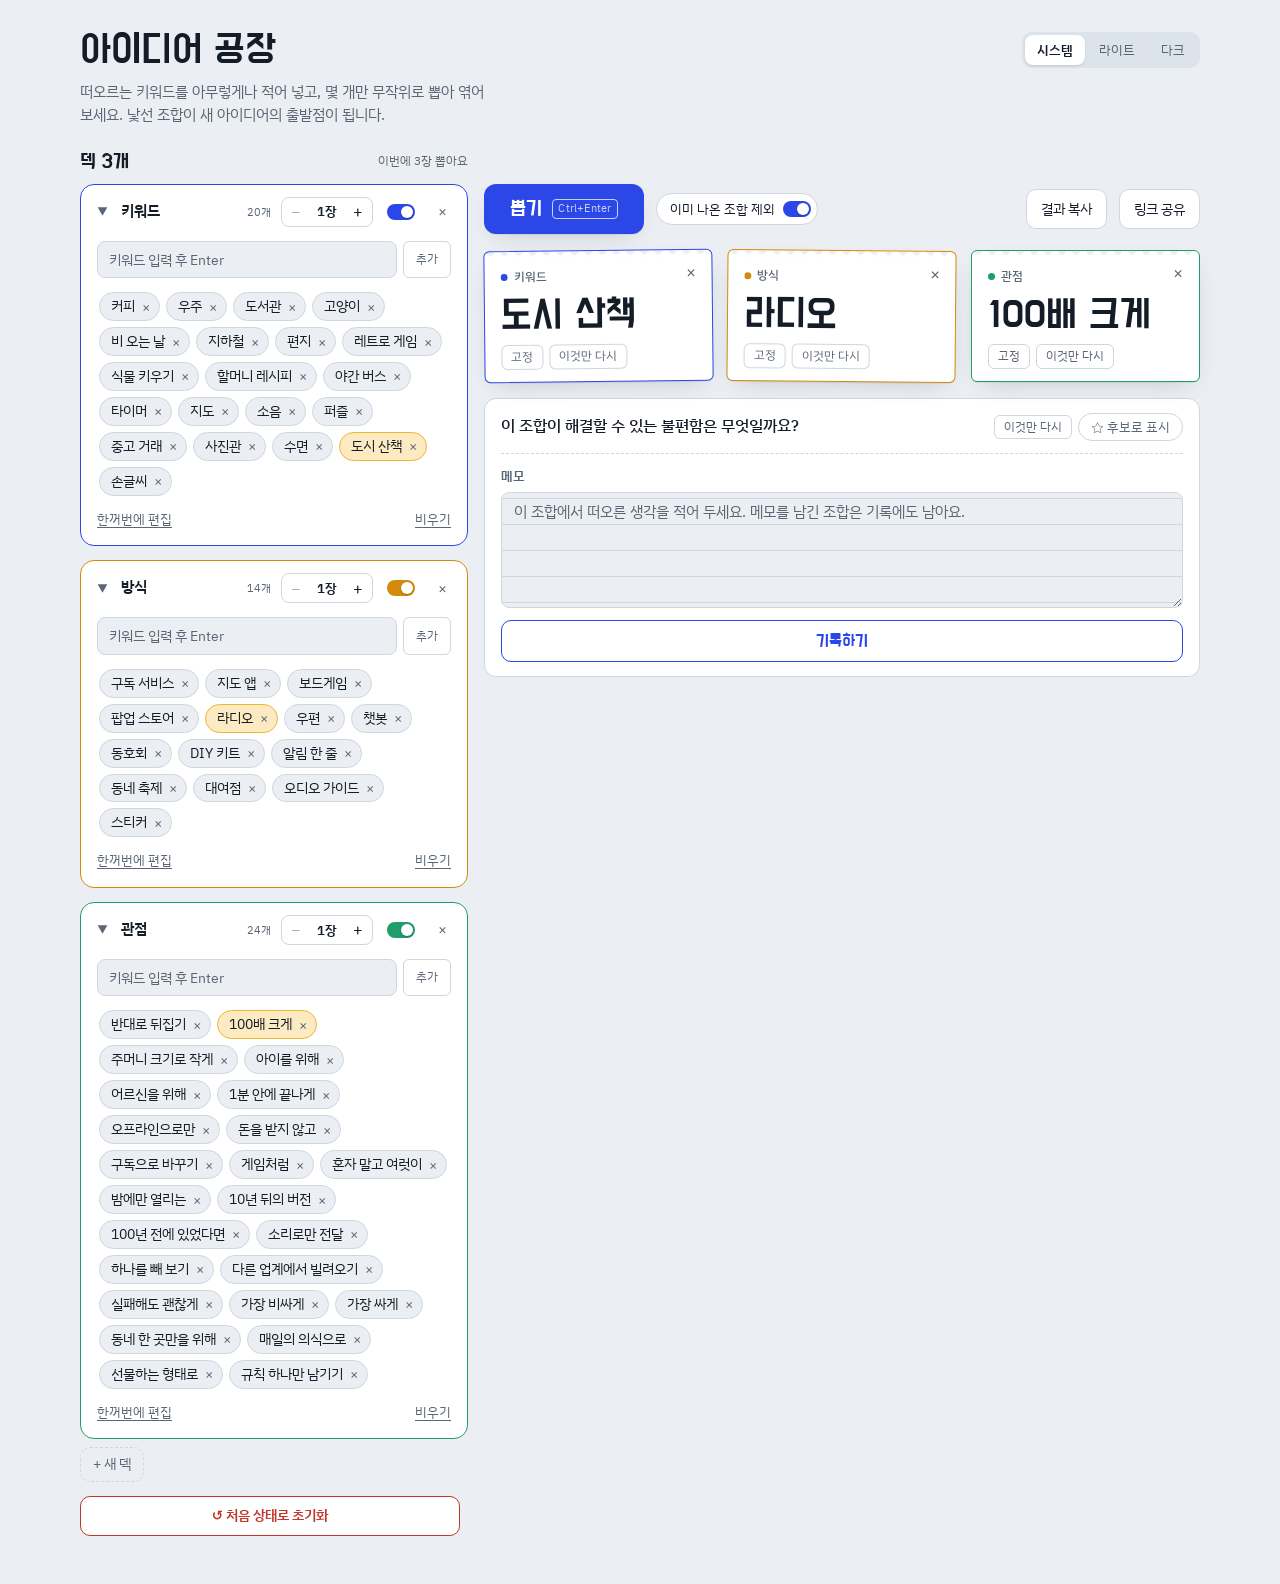
==== index.html @ f1ace0ea "Polish idea factory UI after UX review - Remove "덱에서 빼기" on slips; chip ×/Backspace deletes now offe" ====
<!doctype html>
<html lang="ko">
<head>
<meta charset="utf-8">
<meta name="viewport" content="width=device-width, initial-scale=1, viewport-fit=cover">
<title>아이디어 공장</title>
<link rel="preconnect" href="https://fonts.googleapis.com">
<link rel="preconnect" href="https://fonts.gstatic.com" crossorigin>
<link rel="stylesheet" href="https://fonts.googleapis.com/css2?family=Do+Hyeon&family=IBM+Plex+Sans+KR:wght@400;500;600&display=swap">
<script>
  // 저장된 테마를 그리기 전에 먼저 적용해 깜빡임을 막음
  try { const t = JSON.parse(localStorage.getItem("kwdraw:theme")); if (t === "light" || t === "dark") document.documentElement.dataset.theme = t; } catch {}
</script>
<style>
/* Layout: 왼쪽은 키워드를 넣는 '통'(한 통 또는 두 통), 오른쪽은 뽑힌 쪽지가 놓이는 '판'. 좁은 화면에선 위아래로 쌓임. */
:root {
  color-scheme: light;
  --paper: #EBEFF3;
  --surface: #FFFFFF;
  --ink: #141C27;
  --muted: #5A6575;
  --line: #CED6DF;
  --accent: #2C47E8;
  --accent-ink: #FFFFFF;
  --mark: #F1B42F;
  --mark-soft: #FCEBC2;
  --twist-bg: #E9EDFF;
  --danger: #C2372B;
  --danger-ink: #FFFFFF;
  /* 덱 구분 색: 저장한 덱 순서대로 */
  --c0: #2C47E8; --c1: #D48A0C; --c2: #1F9D6B; --c3: #0E8FB8; --c4: #7A4DD8;
  --chip-off: #DDE3EA;
  --shadow: 0 1px 0 rgba(20,28,39,.06), 0 8px 24px -12px rgba(20,28,39,.25);

  --f-display: "Do Hyeon", "IBM Plex Sans KR", system-ui, sans-serif;
  --f-body: "IBM Plex Sans KR", system-ui, -apple-system, "Apple SD Gothic Neo", sans-serif;
}
@media (prefers-color-scheme: dark) {
  :root:not([data-theme="light"]) {
    --paper: #0E131A; --surface: #171F2A; --ink: #E6ECF3; --muted: #93A0B2; --line: #2A3543;
    --accent: #7E90FF; --accent-ink: #0E131A; --mark: #F3C04F; --mark-soft: #3A3018; --twist-bg: #1C2445; --chip-off: #222C39;
    --danger: #FF7B6E; --danger-ink: #0E131A;
    --c0: #7E90FF; --c1: #F3C04F; --c2: #4CC896; --c3: #5CC8E8; --c4: #B394FF;
    --shadow: 0 1px 0 rgba(0,0,0,.3), 0 10px 28px -12px rgba(0,0,0,.6);
    color-scheme: dark;
  }
}
:root[data-theme="dark"] {
  --paper: #0E131A; --surface: #171F2A; --ink: #E6ECF3; --muted: #93A0B2; --line: #2A3543;
  --accent: #7E90FF; --accent-ink: #0E131A; --mark: #F3C04F; --mark-soft: #3A3018; --twist-bg: #1C2445; --chip-off: #222C39;
  --danger: #FF7B6E; --danger-ink: #0E131A;
    --c0: #7E90FF; --c1: #F3C04F; --c2: #4CC896; --c3: #5CC8E8; --c4: #B394FF;
  --shadow: 0 1px 0 rgba(0,0,0,.3), 0 10px 28px -12px rgba(0,0,0,.6);
  color-scheme: dark;
}

* { box-sizing: border-box; }
[hidden] { display: none !important; }
body {
  margin: 0;
  background: var(--paper);
  color: var(--ink);
  font-family: var(--f-body);
  font-size: 15px;
  line-height: 1.55;
  padding-left: max(16px, env(safe-area-inset-left, 0px));
  padding-right: max(16px, env(safe-area-inset-right, 0px));
  padding-block: 28px 48px;
}
button, input, textarea { font: inherit; color: inherit; }
:focus-visible { outline: 2px solid var(--accent); outline-offset: 2px; }

.wrap { max-width: 1120px; margin: 0 auto; display: grid; gap: 24px; }

header.top { display: grid; grid-template-columns: minmax(0, 1fr) auto; align-items: center; gap: 8px 16px; }
header.top h1 { font-family: var(--f-display); font-weight: 400; font-size: clamp(30px, 4.2vw, 40px); line-height: 1.1; margin: 0; letter-spacing: -.01em; text-wrap: balance; word-break: keep-all; }
header.top p { margin: 0; color: var(--muted); max-width: 46ch; grid-column: 1 / -1; }

.grid { display: grid; grid-template-columns: minmax(0, 380px) minmax(0, 1fr); gap: 24px; align-items: start; }
@media (max-width: 820px) { .grid { grid-template-columns: minmax(0, 1fr); } .stage { order: -1; } }

.label { font-size: 13px; font-weight: 600; color: var(--muted); }
/* 구역 제목 (덱, 기록): 쪽지 단어와 같은 글꼴 */
.sect { font-family: var(--f-display); font-weight: 400; font-size: 21px; line-height: 1; color: var(--ink); margin: 0; }

/* 세그먼트 버튼 (통 개수, 기록 필터) */
.seg { display: inline-flex; background: var(--chip-off); border-radius: 10px; padding: 3px; gap: 2px; }
.seg button { border: 0; background: none; border-radius: 8px; padding: 5px 12px; font-size: 13px; cursor: pointer; color: var(--muted); }
.seg button[aria-pressed="true"] { background: var(--surface); color: var(--ink); font-weight: 600; box-shadow: 0 1px 2px rgba(20,28,39,.12); }

/* ── 통 (입력) ── */
.pools { display: grid; gap: 14px; min-width: 0; }
.pools-head { display: flex; justify-content: space-between; align-items: center; gap: 8px; flex-wrap: wrap; }
.pool { background: var(--surface); border: 1px solid var(--line); border-radius: 14px; padding: 18px; display: grid; gap: 12px; min-width: 0; }
.pool-head { display: flex; justify-content: space-between; align-items: center; gap: 8px; }
.pool-title { display: flex; align-items: center; gap: 8px; min-width: 0; }
.pool-title .dot { width: 9px; height: 9px; border-radius: 50%; background: var(--dot, var(--accent)); flex: none; }
.foot-right { display: flex; gap: 14px; margin-left: auto; }
.toggle.mini { padding: 4px; border: 0; background: none; }
.reset-zone { display: grid; gap: 8px; }
.reset-btn {
  height: 40px; border-radius: 10px; cursor: pointer; font-size: 13.5px; font-weight: 600;
  border: 1px solid var(--danger); background: var(--surface); color: var(--danger);
}
.reset-btn:hover, .reset-btn[aria-expanded="true"] { background: var(--danger); color: var(--danger-ink); }
.reset-panel { width: 100%; background: var(--surface); border: 1px solid var(--danger); border-radius: 12px; padding: 14px 16px; display: grid; gap: 10px; }
.reset-panel b { font-weight: 600; }
.reset-desc { margin: 0; color: var(--muted); font-size: 13px; }
.reset-actions { display: flex; gap: 8px; flex-wrap: wrap; }
.danger { height: 40px; padding: 0 14px; border-radius: 10px; border: 0; background: var(--danger); color: var(--danger-ink); cursor: pointer; font-size: 13.5px; font-weight: 600; }
.danger:disabled { opacity: .4; cursor: default; }
.pool-fixed { font-family: var(--f-display); font-size: 20px; line-height: 1.2; color: var(--accent); }
.pool-name {
  font-family: var(--f-display); font-size: 20px; line-height: 1.2; width: 9ch; min-width: 0;
  border: 0; border-bottom: 1.5px dashed var(--line); background: none; padding: 0 0 1px; border-radius: 0;
}
.pool-name:focus { border-bottom-color: var(--accent); outline: none; }
.pool-head .count { font-size: 12.5px; color: var(--muted); font-variant-numeric: tabular-nums; white-space: nowrap; }
.pool textarea {
  width: 100%; min-height: 120px; resize: vertical;
  background: var(--paper); border: 1px solid var(--line); border-radius: 10px;
  padding: 12px 14px; line-height: 1.6;
}
.pool textarea::placeholder { color: var(--muted); }
.hint { font-size: 12.5px; color: var(--muted); margin: 0; }
.chips { display: flex; flex-wrap: wrap; gap: 6px; padding: 2px; }
.chip {
  display: inline-flex; align-items: center;
  border: 1px solid var(--line); background: var(--paper); border-radius: 999px;
  font-size: 13.5px; transition: background .15s, opacity .15s;
}
.chip:hover { border-color: var(--muted); }
.chip-label { border: 0; background: none; padding: 3px 3px 3px 11px; cursor: pointer; border-radius: 999px 0 0 999px; }
.chip-x { border: 0; background: none; padding: 3px 9px 3px 4px; cursor: pointer; color: var(--muted); font-size: 14px; line-height: 1; border-radius: 0 999px 999px 0; }
.chip-x:hover { color: var(--danger); }
.chip-add { display: flex; gap: 6px; }
.add-input {
  flex: 1; min-width: 0; background: var(--paper); border: 1px solid var(--line); border-radius: 8px;
  padding: 7px 11px; font-size: 14px;
}
.add-input::placeholder { color: var(--muted); }
.chip-add .mini-btn { padding: 0 12px; }


/* 저장한 덱: 체크(이번에 쓸지) · 이름(눌러서 편집) · 장 수 */
.decks { display: grid; gap: 12px; min-width: 0; }
.decks-head { display: flex; align-items: center; justify-content: space-between; gap: 8px; flex-wrap: wrap; }
.decks-note { font-size: 12px; color: var(--muted); font-variant-numeric: tabular-nums; }
.deck-list { list-style: none; margin: 0; padding: 0; display: grid; gap: 14px; }
.deck-row {
  display: grid; gap: 14px;
  background: var(--surface); border: 1px solid var(--line); border-radius: 14px; padding: 12px 12px 12px 16px;
}
.deck-row.on { border-color: var(--dot); padding-bottom: 16px; }
.deck-head { display: grid; grid-template-columns: minmax(0, 1fr) auto auto auto; align-items: center; gap: 10px; }
.deck-title { display: flex; align-items: baseline; gap: 8px; min-width: 0; }
.deck-name {
  min-width: 0; width: 100%; max-width: 16ch; border: 0; border-bottom: 1.5px dashed transparent; border-radius: 0;
  background: none; padding: 2px 0; font-size: 14.5px; font-weight: 600;
}
.deck-name:hover { border-bottom-color: var(--line); }
.deck-name:focus { border-bottom-color: var(--dot); outline: none; }
.deck-fold {
  flex: none; align-self: center; width: 22px; height: 22px; margin-left: -6px; border: 0; background: none; color: var(--muted);
  border-radius: 6px; cursor: pointer; font-size: 11px; line-height: 1; transition: transform .15s;
}
.deck-fold:hover { color: var(--ink); background: var(--paper); }
.deck-fold[aria-expanded="false"] { transform: rotate(-90deg); }
.deck-row.unused .deck-fold { visibility: hidden; }
.deck-row.on.folded { padding-bottom: 12px; }
.deck-title small { font-size: 11px; color: var(--muted); font-variant-numeric: tabular-nums; flex: none; }
.deck-edit { display: grid; gap: 12px; padding-right: 4px; }
.deck-edit textarea {
  width: 100%; min-height: 96px; resize: vertical;
  background: var(--paper); border: 1px solid var(--line); border-radius: 10px; padding: 10px 12px; line-height: 1.6;
}
.deck-row.unused .deck-title, .deck-row.unused .deck-step { opacity: .5; }
.decks-head .decks-note { min-width: 0; text-align: right; }
.deck-body { display: grid; gap: 8px; }
.deck-del { min-width: 26px; border: 0; background: none; color: var(--muted); cursor: pointer; padding: 4px 6px; border-radius: 6px; font-size: 15px; line-height: 1; }
.deck-del:hover { color: var(--danger); }
.deck-del.armed { background: var(--danger); color: var(--danger-ink); font-size: 12px; font-weight: 600; padding: 5px 8px; }
/* 덱 켜기/끄기 스위치: 켜지면 덱 색 */
.deck-row .deck-use[aria-pressed="true"] .sw { background: var(--dot); }
.deck-step { display: inline-flex; align-items: center; border: 1px solid var(--line); border-radius: 8px; }
.deck-step button { width: 28px; height: 28px; border: 0; background: none; cursor: pointer; font-size: 16px; border-radius: 7px; }
.deck-step button:hover:not(:disabled) { background: var(--paper); }
.deck-step button:disabled { opacity: .35; cursor: default; }
.deck-step b { min-width: 2.6em; text-align: center; font-size: 13px; font-weight: 600; font-variant-numeric: tabular-nums; }
.deck-add { justify-self: start; border: 1px dashed var(--line); background: none; color: var(--muted); border-radius: 10px; padding: 6px 12px; font-size: 13.5px; cursor: pointer; }
.deck-add:hover { color: var(--ink); border-color: var(--muted); }
.danger-link { color: var(--danger); }
.danger-link:hover { color: var(--danger); }
.pool-name { width: 14ch; }

/* 새 덱 이름 입력 */
.presets { display: grid; gap: 8px; min-width: 0; }
.presets-head { display: flex; align-items: baseline; justify-content: space-between; gap: 8px; flex-wrap: wrap; }
.presets-note { font-size: 12px; color: var(--muted); }
.preset-list { display: flex; flex-wrap: wrap; gap: 6px; }
.preset { display: inline-flex; align-items: center; border: 1px solid var(--line); background: var(--surface); border-radius: 10px; font-size: 13.5px; max-width: 100%; }
.preset:hover { border-color: var(--muted); }
.preset.is-active { border-color: var(--accent); box-shadow: inset 0 0 0 1px var(--accent); }
.preset-open { display: inline-flex; align-items: baseline; gap: 6px; border: 0; background: none; padding: 6px 12px; cursor: pointer; border-radius: 10px; min-width: 0; }
.preset .preset-open:not(:last-child) { padding-right: 4px; border-radius: 10px 0 0 10px; }
.preset-open .nm { overflow: hidden; text-overflow: ellipsis; white-space: nowrap; }
.preset.is-active .preset-open { font-weight: 600; cursor: default; }
.preset small { font-size: 11px; font-weight: 400; color: var(--muted); font-variant-numeric: tabular-nums; }
.preset-x { border: 0; background: none; padding: 6px 10px 6px 4px; color: var(--muted); cursor: pointer; border-radius: 0 10px 10px 0; line-height: 1; }
.preset-x:hover { color: var(--danger); }
.preset-add { border: 1px dashed var(--line); background: none; color: var(--muted); border-radius: 10px; padding: 6px 12px; font-size: 13.5px; cursor: pointer; }
.preset-add:hover { color: var(--ink); border-color: var(--muted); }
.preset-new { display: flex; gap: 6px; }
.preset-new .mini-btn { padding: 0 12px; }
.chip .cnt { font-size: 10.5px; color: var(--muted); margin-left: 5px; font-variant-numeric: tabular-nums; }
.chip.off { background: var(--chip-off); color: var(--muted); text-decoration: line-through; opacity: .7; }
.chip.hit { background: var(--mark-soft); border-color: var(--mark); }
.chips-empty { color: var(--muted); font-size: 13px; }
.pool-foot { display: flex; justify-content: space-between; gap: 8px; flex-wrap: wrap; }
.linkbtn { background: none; border: 0; padding: 0; color: var(--muted); font-size: 12.5px; cursor: pointer; text-decoration: underline; text-underline-offset: 3px; }
.linkbtn:hover { color: var(--ink); }
.linkbtn:disabled { opacity: .4; cursor: default; }
.example-tag { font-size: 11px; background: var(--mark-soft); color: var(--ink); padding: 1px 7px; border-radius: 4px; white-space: nowrap; }

/* ── 판 (결과) ── */
.stage { display: grid; gap: 16px; min-width: 0; container-type: inline-size; }
/* 위쪽 한 줄: [뽑기] [이미 나온 조합 제외] ··· [결과 복사] [링크 공유] */
.controls { display: grid; grid-template-columns: auto auto minmax(0, 1fr) auto auto; align-items: center; gap: 12px; }
/* 오른쪽 열이 좁으면: 뽑기가 남는 폭을 채우고 복사·공유는 옆에, 토글은 다음 줄로 */
@container (max-width: 600px) {
  .controls { grid-template-columns: minmax(0, 1fr) auto auto; gap: 10px 8px; }
  .controls .spacer { display: none; }
  .controls #opt-unique { grid-row: 2; grid-column: 1 / -1; justify-self: start; }
  .draw { justify-content: center; padding: 0 16px; }
  .controls .ghost { padding: 0 12px; }
}
/* 휴대폰: 단축키 표시 숨김 */
@media (max-width: 560px) { .draw kbd { display: none; } }
/* 넓은 화면: 뽑기 줄 위쪽 끝을 첫 덱 카드 위쪽 끝에 맞춤 (왼쪽 '덱 N개' 줄 높이 + 간격만큼 내림) */
@media (min-width: 821px) { .stage { padding-top: 33px; } }
.steppers { display: flex; flex-wrap: wrap; gap: 8px; }
.stepper { display: inline-flex; align-items: center; background: var(--surface); border: 1px solid var(--line); border-radius: 12px; overflow: hidden; }
.stepper button { width: 38px; height: 48px; border: 0; background: none; font-size: 20px; cursor: pointer; }
.stepper button:hover:not(:disabled) { background: var(--paper); }
.stepper button:disabled { opacity: .35; cursor: default; }
.stepper .n { display: inline-flex; align-items: baseline; justify-content: center; gap: 2px; min-width: 72px; padding: 0 4px; white-space: nowrap; }
.stepper .n b { font-family: var(--f-display); font-weight: 400; font-size: 26px; line-height: 1; font-variant-numeric: tabular-nums; }
.stepper .n span { font-size: 14px; }
.stepper .n .pre { color: var(--muted); max-width: 6em; overflow: hidden; text-overflow: ellipsis; margin-right: 4px; }
/* 뽑기 버튼 (기록하기도 모양을 같이 쓰되 아래에서 테두리 버튼으로 낮춤) */
.draw, .save-btn {
  border-radius: 12px; cursor: pointer;
  background: var(--accent); color: var(--accent-ink);
  font-family: var(--f-display); letter-spacing: .01em; box-shadow: var(--shadow);
  transition: transform .12s;
}
@media (hover: hover) {
  .draw:hover:not(:disabled), .save-btn:hover { transform: translateY(-1px); }
}
.draw:active:not(:disabled), .save-btn:active { transform: translateY(1px); }
.draw {
  height: 50px; padding: 0 26px; border: 0; font-size: 21px;
  display: inline-flex; align-items: center; gap: 10px;
}
.draw:disabled { opacity: .45; cursor: default; }
.draw kbd { font-family: var(--f-body); font-size: 11px; font-variant-numeric: tabular-nums; opacity: .75; border: 1px solid currentColor; border-radius: 4px; padding: 0 5px; }
.controls .spacer { flex: 1; }
.ghost { height: 40px; padding: 0 14px; white-space: nowrap; border-radius: 10px; border: 1px solid var(--line); background: var(--surface); cursor: pointer; font-size: 13.5px; }
.ghost:hover:not(:disabled) { border-color: var(--muted); }
.ghost:disabled { opacity: .4; cursor: default; }

.toggle {
  display: inline-flex; align-items: center; gap: 8px; cursor: pointer;
  border: 1px solid var(--line); background: var(--surface); border-radius: 999px;
  padding: 5px 13px 5px 6px; font-size: 13px;
}
.toggle .sw { width: 28px; height: 16px; border-radius: 999px; background: var(--chip-off); position: relative; transition: background .15s; flex: none; }
.toggle .sw::after { content: ""; position: absolute; top: 2px; left: 2px; width: 12px; height: 12px; border-radius: 50%; background: var(--surface); box-shadow: 0 1px 2px rgba(0,0,0,.25); transition: left .15s; }
.toggle[aria-pressed="true"] .sw { background: var(--accent); }
.toggle[aria-pressed="true"] .sw::after { left: 14px; }
.toggle small { color: var(--muted); font-size: 12px; }
#opt-unique { padding: 5px 6px 5px 13px; }   /* 글자 왼쪽, 스위치 오른쪽 (덱 카드 스위치와 같은 순서) */

.slips { display: grid; grid-template-columns: repeat(auto-fill, minmax(180px, 1fr)); gap: 14px; }
.slip {
  position: relative; background-color: var(--surface); border: 1.5px solid var(--dot, var(--line)); border-radius: 6px;
  min-height: 132px; padding: 16px 16px 12px; display: grid; grid-template-rows: auto 1fr auto; gap: 6px;
  box-shadow: var(--shadow);
  /* 쪽지 위쪽의 절취선 */
  background-image: radial-gradient(circle at 6px 0, var(--paper) 3.5px, transparent 4px);
  background-size: 14px 8px; background-repeat: repeat-x; background-position: 0 0;
}
.slip:nth-child(3n+1) { transform: rotate(-.6deg); }
.slip:nth-child(3n+2) { transform: rotate(.5deg); }
.slip.locked { border-color: var(--mark); box-shadow: 0 0 0 2px var(--mark-soft), var(--shadow); }
.slip-x {
  position: absolute; top: 8px; right: 8px; width: 26px; height: 26px; border: 0; border-radius: 7px;
  background: none; color: var(--muted); cursor: pointer; font-size: 17px; line-height: 1;
}
.slip-x:hover { background: var(--paper); color: var(--ink); }
.slip .meta { padding-right: 26px; }
.slip .meta { display: flex; justify-content: space-between; gap: 8px; font-size: 12px; font-weight: 500; color: var(--muted); }
.slip .src { display: inline-flex; align-items: center; gap: 6px; min-width: 0; overflow: hidden; text-overflow: ellipsis; white-space: nowrap; }
.slip .src::before { content: ""; width: 7px; height: 7px; border-radius: 50%; background: var(--dot, var(--accent)); flex: none; }
.slip.from-b .src::before { background: var(--mark); }
.slip .word {
  font-family: var(--f-display); font-size: clamp(30px, 3.4vw, 40px); line-height: 1.1;
  align-self: center; overflow-wrap: anywhere; text-wrap: balance;
}
.slip.spinning .word { color: var(--muted); filter: blur(.4px); }
.slip .acts { display: flex; gap: 6px; flex-wrap: wrap; }
.slip .acts button { border: 1px solid var(--line); background: none; border-radius: 6px; padding: 2px 9px; font-size: 12px; cursor: pointer; color: var(--muted); }
.slip .acts button:hover { color: var(--ink); border-color: var(--muted); }
.slip.locked .acts .lock { background: var(--mark); border-color: var(--mark); color: #141C27; }
.slip.landed { animation: land .35s cubic-bezier(.2,.9,.3,1.3); }
@keyframes land { from { transform: translateY(-6px) scale(.97); } }

.empty-stage { border: 1.5px dashed var(--line); border-radius: 12px; padding: 36px 20px; text-align: center; color: var(--muted); }
.empty-stage b { display: block; font-family: var(--f-display); font-weight: 400; font-size: 24px; color: var(--ink); margin-bottom: 4px; }

.combo { background: var(--surface); border: 1px solid var(--line); border-radius: 12px; padding: 14px 16px; display: grid; gap: 8px; }
.star-btn { border: 1px solid var(--line); background: none; border-radius: 999px; padding: 3px 12px; font-size: 13px; cursor: pointer; color: var(--muted); }
.star-btn:hover { border-color: var(--muted); color: var(--ink); }
.star-btn[aria-pressed="true"] { background: var(--mark-soft); border-color: var(--mark); color: var(--ink); }
.save-btn { height: 42px; margin-top: 4px; border: 1.5px solid var(--accent); border-radius: 10px; font-size: 17px; background: var(--surface); color: var(--accent); box-shadow: none; }
.save-btn.saved { background: var(--twist-bg); color: var(--accent); box-shadow: none; }
.combo-q-row { display: flex; align-items: flex-start; justify-content: space-between; gap: 8px 12px; flex-wrap: wrap; }
.combo-actions { display: flex; align-items: center; gap: 6px; flex: none; }
.combo-q { font-size: 16px; font-weight: 500; margin: 0; text-wrap: balance; min-width: 0; }
.mini-btn { flex: none; border: 1px solid var(--line); background: none; border-radius: 6px; padding: 2px 9px; font-size: 12px; cursor: pointer; color: var(--muted); }
.mini-btn:hover { color: var(--ink); border-color: var(--muted); }

/* 메모: 줄 노트 느낌, 줄 간격 = line-height */
.memo { display: grid; gap: 6px; border-top: 1px dashed var(--line); padding-top: 12px; margin-top: 4px; }
.memo-head { display: flex; justify-content: space-between; align-items: baseline; gap: 8px; }
.memo-state { font-size: 12px; font-variant-numeric: tabular-nums; color: var(--muted); }
textarea#memo {
  --lh: 26px;
  width: 100%; min-height: calc(var(--lh) * 4 + 12px); resize: vertical;
  border: 1px solid var(--line); border-radius: 8px; padding: 6px 12px;
  line-height: var(--lh); font-size: 14.5px;
  background-color: var(--paper);
  background-image: linear-gradient(to bottom, transparent calc(var(--lh) - 1px), var(--line) calc(var(--lh) - 1px));
  background-size: 100% var(--lh); background-position: 0 6px; background-attachment: local;
}
textarea#memo::placeholder { color: var(--muted); }

.history { display: grid; gap: 8px; }
.history-head { display: flex; justify-content: space-between; align-items: center; flex-wrap: wrap; gap: 8px 14px; }
.history-tools { display: flex; align-items: center; gap: 14px; flex-wrap: wrap; }
.history ol { list-style: none; margin: 0; padding: 0; display: grid; }
.history li { display: grid; grid-template-columns: minmax(0, 1fr) auto; align-items: center; border-top: 1px solid var(--line); }
.history .h-open {
  width: 100%; text-align: left; background: none; border: 0;
  padding: 9px 2px; cursor: pointer; font-size: 13.5px; min-width: 0;
  display: grid; grid-template-columns: auto minmax(0, 1fr); column-gap: 12px; row-gap: 2px; align-items: baseline;
}
.history .h-open:hover .words { color: var(--accent); }
.history .t { font-size: 12px; color: var(--muted); font-variant-numeric: tabular-nums; }
.history .words, .history .memo-preview { min-width: 0; overflow: hidden; text-overflow: ellipsis; white-space: nowrap; }
.history .memo-preview { grid-column: 2; color: var(--muted); font-size: 12.5px; }
.history .memo-preview::before { content: "✎ "; color: var(--mark); }
.history .h-star { background: none; border: 0; cursor: pointer; font-size: 18px; line-height: 1; padding: 6px 8px; color: var(--muted); }
.history .h-star:hover { color: var(--ink); }
.history .h-star[aria-pressed="true"] { color: var(--mark); }
.history-empty { color: var(--muted); font-size: 13px; padding: 9px 2px; }
.history .h-more { padding: 10px 2px; justify-self: start; }

.toast { position: fixed; left: 50%; bottom: calc(24px + env(safe-area-inset-bottom, 0px)); transform: translateX(-50%); background: var(--ink); color: var(--paper); padding: 8px 16px; border-radius: 8px; font-size: 13.5px; max-width: calc(100% - 32px); }

/* 터치 화면: 작은 버튼의 누르는 영역을 키움 */
@media (pointer: coarse) {
  .chip-label { padding: 7px 4px 7px 12px; }
  .chip-x { padding: 7px 12px 7px 6px; }
  .slip .acts button, .mini-btn { padding: 6px 12px; }
  .slip-x, .deck-del { min-width: 36px; height: 36px; }
  .deck-step button { width: 36px; height: 36px; }
  .deck-fold { width: 32px; height: 32px; }
  .toggle.mini { padding: 10px 6px; }
}
.toast { display: flex; align-items: center; gap: 12px; }
.toast button { border: 0; background: none; padding: 2px 0; color: var(--mark); font-weight: 600; cursor: pointer; text-decoration: underline; text-underline-offset: 3px; }

@media (prefers-reduced-motion: reduce) {
  .slip.landed { animation: none; }
  .draw, .save-btn, .chip, .toggle .sw, .toggle .sw::after { transition: none; }
  .draw, .save-btn { transform: none !important; }
}
</style>
</head>
<body>

<div class="wrap">
  <header class="top">
    <h1>아이디어 공장</h1>
    <div class="seg" id="theme-seg" role="group" aria-label="화면 테마">
      <button type="button" data-theme-choice="system" aria-pressed="true">시스템</button>
      <button type="button" data-theme-choice="light" aria-pressed="false">라이트</button>
      <button type="button" data-theme-choice="dark" aria-pressed="false">다크</button>
    </div>
    <p>떠오르는 키워드를 아무렇게나 적어 넣고, 몇 개만 무작위로 뽑아 엮어 보세요. 낯선 조합이 새 아이디어의 출발점이 됩니다.</p>
  </header>

  <div class="grid">
    <div class="pools">
      <div class="decks" aria-label="저장한 덱">
        <div class="decks-head">
          <h2 class="sect" id="decks-title">덱</h2>
          <span class="decks-note" id="decks-note"></span>
        </div>
        <div class="deck-body" id="deck-body">
        <ul class="deck-list" id="deck-list"></ul>
        <button class="deck-add" id="deck-add" type="button">+ 새 덱</button>
        </div>
      </div>

      <div class="reset-zone">
        <button class="reset-btn" id="reset-open" type="button" aria-expanded="false" aria-controls="reset-panel">↺ 처음 상태로 초기화</button>
        <div class="reset-panel" id="reset-panel" hidden>
          <b>처음 상태로 되돌릴까요?</b>
          <p class="reset-desc">저장한 덱, 뽑을 장 수·토글 설정, 지금 화면의 조합과 메모, 주소에 담긴 공유 내용이 지워져요. 지난 뽑기 기록과 테마는 남아요.</p>
          <div class="reset-actions">
            <button class="danger" id="reset-go" type="button">초기화</button>
            <button class="ghost" id="reset-cancel" type="button">취소</button>
          </div>
        </div>
      </div>
    </div>

    <section class="stage" aria-label="뽑기 결과">
      <div class="controls">
        <button class="draw" id="draw" type="button">뽑기 <kbd id="draw-key">Cmd+Enter</kbd></button>
        <button class="toggle" id="opt-unique" type="button" aria-pressed="true">이미 나온 조합 제외<span class="sw"></span></button>
        <span class="spacer"></span>
        <button class="ghost" id="copy" type="button" disabled>결과 복사</button>
        <button class="ghost" id="share" type="button">링크 공유</button>
      </div>

      <div class="slips" id="slips" aria-live="polite"></div>
      <div class="empty-stage" id="empty-stage" hidden><b>아직 뽑은 쪽지가 없어요</b>왼쪽에서 뽑을 덱을 켜고 ‘뽑기’를 누르세요.</div>

      <div class="combo" id="combo" hidden>
        <div class="combo-q-row">
          <p class="combo-q" id="combo-q"></p>
          <span class="combo-actions">
            <button class="mini-btn" id="q-reroll" type="button" title="질문만 다시 뽑아요">이것만 다시</button>
            <button class="star-btn" id="star" type="button" aria-pressed="false">☆ 후보로 표시</button>
          </span>
        </div>
        <div class="memo">
          <div class="memo-head">
            <label class="label" for="memo">메모</label>
            <span class="memo-state" id="memo-state" aria-live="polite"></span>
          </div>
          <textarea id="memo" placeholder="이 조합에서 떠오른 생각을 적어 두세요. 메모를 남긴 조합은 기록에도 남아요."></textarea>
        </div>
        <button class="save-btn" id="save-entry" type="button">기록하기</button>
      </div>

      <div class="history" id="history" hidden>
        <div class="history-head">
          <h2 class="sect">기록</h2>
          <span class="history-tools">
            <span class="seg" id="filter-seg" role="group" aria-label="기록 거르기">
              <button type="button" data-filter="all" aria-pressed="true">전체</button>
              <button type="button" data-filter="memo" aria-pressed="false">메모</button>
              <button type="button" data-filter="star" aria-pressed="false">★ 후보</button>
            </span>
            <button class="linkbtn" id="copy-list" type="button">기록 복사</button>
            <button class="linkbtn" id="history-clear-open" type="button" aria-expanded="false" aria-controls="history-clear-panel">기록 삭제</button>
          </span>
        </div>
        <div class="reset-panel" id="history-clear-panel" hidden>
          <b>지난 뽑기 기록을 모두 지울까요?</b>
          <p class="reset-desc" id="history-clear-note"></p>
          <div class="reset-actions">
            <button class="danger" id="history-clear-go" type="button">기록 삭제</button>
            <button class="ghost" id="history-clear-cancel" type="button">취소</button>
          </div>
        </div>
        <ol id="history-list"></ol>
      </div>
    </section>
  </div>
</div>
<div class="toast" id="toast" role="status" hidden></div>

<script>
(() => {
  const SAMPLE_A = "커피, 우주, 도서관, 고양이, 비 오는 날, 지하철, 편지, 레트로 게임\n식물 키우기, 할머니 레시피, 야간 버스, 타이머, 지도, 소음, 퍼즐\n중고 거래, 사진관, 수면, 도시 산책, 손글씨";
  const SAMPLE_B = "구독 서비스, 지도 앱, 보드게임, 팝업 스토어, 라디오, 우편, 챗봇\n동호회, DIY 키트, 알림 한 줄, 동네 축제, 대여점, 오디오 가이드, 스티커";
  const TWISTS = [
    "반대로 뒤집기", "100배 크게", "주머니 크기로 작게", "아이를 위해", "어르신을 위해",
    "1분 안에 끝나게", "오프라인으로만", "돈을 받지 않고", "구독으로 바꾸기", "게임처럼",
    "혼자 말고 여럿이", "밤에만 열리는", "10년 뒤의 버전", "100년 전에 있었다면", "소리로만 전달",
    "하나를 빼 보기", "다른 업계에서 빌려오기", "실패해도 괜찮게", "가장 비싸게", "가장 싸게",
    "동네 한 곳만을 위해", "매일의 의식으로", "선물하는 형태로", "규칙 하나만 남기기",
  ];
  const PROMPTS = [
    "이 조합이 해결할 수 있는 불편함은 무엇일까요?",
    "이 키워드들로 짧은 이야기의 첫 줄을 써 보세요.",
    "이 조합을 좋아할 사람은 누구이고, 언제 쓸까요?",
    "이 키워드로 주말 프로젝트를 만든다면 무엇을 만들까요?",
  ];
  const $ = id => document.getElementById(id);
  const slipsEl = $("slips"), memoEl = $("memo");
  const reduce = matchMedia("(prefers-reduced-motion: reduce)").matches;

  const store = {
    get(k) { try { return JSON.parse(localStorage.getItem("kwdraw:" + k)); } catch { return null; } },
    set(k, v) { try { localStorage.setItem("kwdraw:" + k, JSON.stringify(v)); } catch {} },
  };
  // 배포된 페이지에서만 주소 공유. 다른 페이지 안에 끼워진 경우(미리보기 등)에는 끔
  const framed = (() => { try { return window.self !== window.top; } catch { return true; } })();
  const stamp = () => {
    const t = new Date(), p = v => String(v).padStart(2, "0");
    return `${p(t.getMonth() + 1)}.${p(t.getDate())} ${p(t.getHours())}:${p(t.getMinutes())}`;
  };
  function rand(max) {
    const a = new Uint32Array(1); crypto.getRandomValues(a); return a[0] % max;
  }
  const newId = () => Date.now().toString(36) + rand(1e6).toString(36);
  const splitRaw = s => (s ?? "").split(/[,\n;，、]+/).map(raw => raw.trim().replace(/^[#\-*•·]+\s*/, "")).filter(Boolean);
  const uniq = list => {
    const seen = new Set();
    return list.filter(w => { const k = w.toLowerCase(); if (seen.has(k)) return false; seen.add(k); return true; });
  };

  // ── 덱 ──
  // 저장한 덱: [{id, name, text, excluded, use, n}]. use는 이번 뽑기에 쓸지, n은 그 덱에서 몇 장 뽑을지
  let decks = store.get("decks");
  if (!Array.isArray(decks)) decks = migrateDecks();
  // 관점 카드는 이제 보통 덱 하나(id "t"). 예전에 따로 저장하던 관점 카드는 덱 목록 끝으로 옮김
  {
    const old = store.get("twistDeck");
    if (old && !decks.some(d => d.id === "t"))
      decks.push({ id: "t", name: "관점", text: old.text ?? "", excluded: old.excluded ?? [], use: store.get("twistOn") ?? true, n: 1, fold: !!old.fold });
    try { localStorage.removeItem("kwdraw:twistDeck"); localStorage.removeItem("kwdraw:twistOn"); } catch {}
  }
  for (const d of decks) { d.excluded ??= []; d.n = Math.max(1, d.n | 0); }
  let armedDel = null, armTimer;   // 목록의 × : 한 번 누르면 '삭제'로 바뀌고 3초 안에 한 번 더 눌러야 지워짐

  // 예전 저장값(덱 A·B, 관점 카드, 저장한 세트)을 덱 목록으로 옮김. 처음 방문이면 예시 덱 세 개
  function migrateDecks() {
    const out = [];
    const add = (name, text, excluded, use, n) => {
      if (text == null || out.some(d => d.text === text)) return;
      out.push({ id: newId(), name, text, excluded: excluded ?? [], use, n });
    };
    // 처음 방문(예전 저장값 없음)이면 키워드·방식·관점 덱을 모두 켜고 한 장씩
    const fresh = store.get("input") == null, dual = fresh || store.get("mode") === "dual";
    add(store.get("nameA") || "키워드", store.get("input") ?? SAMPLE_A, store.get("excluded"), true, fresh ? 1 : dual ? (store.get("nA") ?? 1) : (store.get("n") ?? 2));
    add(store.get("nameB") || "방식", store.get("inputB") ?? SAMPLE_B, store.get("excludedB"), dual, store.get("nB") ?? 1);
    for (const pr of store.get("presets") ?? []) {
      add(pr.name, pr.a, pr.exA, false, 1);
      if (pr.mode === "dual") add(`${pr.name} · ${pr.nameB || "방식"}`, pr.b, pr.exB, false, 1);
    }
    out.push({ id: "t", name: "관점", text: store.get("inputT") ?? TWISTS.join(", "), excluded: store.get("excludedT") ?? [], use: store.get("twistOn") ?? true, n: 1 });
    return out;
  }

  let skipSeen = store.get("skipSeen") ?? true;     // 이미 나온 조합 제외
  let current = [];        // [{word, from: 덱 id, locked}]
  let history = store.get("history") ?? [];
  for (const h of history) h.id ??= newId();
  const isSaved = e => !!e && history.some(h => h.id === e.id);
  // 기록하기를 안 눌렀어도 메모나 ★를 단 조합은 버리지 않고 기록으로 넘김
  const keepIfNoted = () => { if (entry && !isSaved(entry) && !entry.dropped && (entry.memo || entry.star)) history.unshift(entry); };
  let spinning = false;
  // 지금 화면의 조합. 메모·별표는 여기에 붙고, 기록(history)에는 다음 뽑기 때 넘어감
  let entry = null;
  let filter = "all";
  let showAll = false;   // 전체 필터에서 12개 넘는 기록 펼치기
  const prune = () => { let plain = 0; history = history.filter(h => h.memo || h.star || ++plain <= 30); };
  const saveHistory = () => { store.set("history", history); store.set("current", entry); };
  const saveDecks = () => store.set("decks", decks);

  const getDeck = id => decks.find(d => d.id === id);
  const deckWords = d => d ? uniq(splitRaw(d.text)) : [];
  const usable = d => { const ex = new Set(d?.excluded ?? []); return deckWords(d).filter(w => !ex.has(w)); };
  const drawDecks = () => decks.filter(d => d.use && usable(d).length);
  const want = d => Math.min(Math.max(1, d.n), usable(d).length);
  const deckColor = id => { const i = decks.findIndex(d => d.id === id); return `var(--c${Math.max(0, i) % 5})`; };
  const deckName = id => getDeck(id)?.name ?? "지운 덱";
  const findDeckOf = word => decks.find(d => deckWords(d).includes(word))?.id ?? null;
  // 예전 기록의 관점 카드(twist)는 관점 덱(id "t")에서 뽑은 키워드 한 장으로 바꿈
  function absorbTwist(h) {
    if (!h) return;
    if (h.twist) { h.words = [...h.words, h.twist]; if (h.decks) h.decks = [...h.decks, "t"]; }
    delete h.twist;
  }
  history.forEach(absorbTwist);

  // 덱 내용은 text가 원본. 칩 추가·삭제도 text를 고쳐서 저장함
  function setWords(d, list) { d.text = list.join(", "); saveDecks(); }
  function addWords(d, raw) {
    const words = deckWords(d), have = new Set(words.map(w => w.toLowerCase()));
    const fresh = uniq(splitRaw(raw)).filter(w => !have.has(w.toLowerCase()));
    if (fresh.length) setWords(d, [...words, ...fresh]);
    return fresh.length;
  }
  function removeWord(d, w) {
    d.excluded = d.excluded.filter(x => x !== w);
    setWords(d, deckWords(d).filter(x => x !== w));
  }

  // 칩 ×·Backspace로 지운 키워드는 알림의 '되돌리기'로 살림
  function removeWithUndo(d, w) {
    const before = { text: d.text, excluded: [...d.excluded] };
    removeWord(d, w); renderAll();
    toast(`‘${w}’를 뺐어요`, () => { d.text = before.text; d.excluded = before.excluded; saveDecks(); renderAll(); });
  }

  const pickOne = list => list.length ? list[rand(list.length)] : undefined;

  // ── 공유 링크 ──
  // ?dn=덱 이름&dw=키워드,키워드&dc=장 수 (덱마다 반복) &d=뽑힌 키워드&m=메모 (예전 링크의 t=관점 카드도 읽음)
  const params = new URLSearchParams(location.search);
  const csv = s => (s ?? "").split(",").map(x => x.trim()).filter(Boolean);
  let shared = [];
  if (params.getAll("dw").length) {
    const names = params.getAll("dn"), counts_ = params.getAll("dc");
    shared = params.getAll("dw").map((w, i) => ({ name: names[i] || `덱 ${i + 1}`, words: csv(w), n: parseInt(counts_[i], 10) || 1 }));
  } else if (params.get("k")) {   // 예전 형식 링크
    shared.push({ name: params.get("na") || "키워드", words: csv(params.get("k")), n: parseInt(params.get("n"), 10) || 2 });
    if (params.get("p") === "2" && params.get("k2")) shared.push({ name: params.get("nb") || "방식", words: csv(params.get("k2")), n: parseInt(params.get("n2"), 10) || 1 });
  }
  shared = shared.filter(s => s.words.length);
  if (shared.length) {
    // 같은 덱이 있으면 그 덱을 쓰고, 없으면 새 덱으로 추가. 내 덱은 덮지 않음
    decks.forEach(d => d.use = false);
    const ids = shared.map(s => {
      const text = s.words.join(", ");
      // text 원문은 줄바꿈·띄어쓰기가 다를 수 있으니(예시 덱은 줄바꿈 포함) 키워드 목록으로 비교
      const key = s.words.join("\n");
      let d = decks.find(x => deckWords(x).join("\n") === key);
      if (!d) {
        const name = decks.some(x => x.name === s.name) ? `${s.name} (공유)` : s.name;
        d = { id: newId(), name, text, excluded: [], use: true, n: s.n };
        decks.push(d);
      }
      d.use = true; d.n = s.n;
      return d.id;
    });
    current = [...csv(params.get("d")), ...csv(params.get("d2"))]
      .map(word => { const id = ids.find(x => deckWords(getDeck(x)).includes(word)); return id ? { word, from: id, locked: false } : null; })
      .filter(Boolean);
    const t = params.get("t"), td = t && (getDeck("t") && deckWords(getDeck("t")).includes(t) ? getDeck("t") : decks.find(d => deckWords(d).includes(t)));
    if (td) { if (!td.use) { td.use = true; td.n = 1; } current.push({ word: t, from: td.id, locked: false }); }
    saveDecks();
  }

  function shareUrl() {
    const used = decks.filter(d => d.use && deckWords(d).length);
    if (!used.length) return location.pathname;
    const enc = encodeURIComponent, list = l => l.map(enc).join(",");
    const q = [];
    for (const d of used) q.push(`dn=${enc(d.name)}`, `dw=${list(deckWords(d))}`, `dc=${d.n}`);
    if (current.length) q.push(`d=${list(current.map(c => c.word))}`);
    if (current.length && entry?.memo) q.push(`m=${enc(entry.memo)}`);
    return location.pathname + "?" + q.join("&");
  }
  function syncUrl() {
    if (spinning || framed) return;
    try { window.history.replaceState(null, "", shareUrl()); } catch {}
  }

  // ── 렌더링 ──
  // 덱 카드: 이름·장 수·켜기·삭제 줄, 켠 덱은 그 아래에 키워드 편집까지 펼쳐 보임
  const bulkOpen = new Set();   // 한꺼번에 편집 칸을 펼친 덱
  function renderDecks() {
    const list = $("deck-list");
    // 다시 그린 뒤에도 키보드 초점과 입력 위치 유지
    const act = document.activeElement, fk = act?.dataset?.fk;
    const caret = fk && typeof act.selectionStart === "number" ? act.selectionStart : null;
    list.replaceChildren(...decks.map(deckCard));
    if (fk) {
      const el = list.querySelector(`[data-fk="${fk}"]`);
      if (el) { el.focus(); if (caret != null) try { el.setSelectionRange(caret, caret); } catch {} }
    }
    const total = drawDecks().reduce((s, d) => s + want(d), 0);
    $("decks-title").textContent = `덱 ${decks.length}개`;
    $("decks-note").textContent = total ? `이번에 ${total}장 뽑아요` : "켜진 덱이 없어요";
  }

  function deckCard(d) {
    const li = document.createElement("li");
    li.className = "deck-row" + (d.use ? " on" : " unused") + (d.use && d.fold ? " folded" : "");
    li.style.setProperty("--dot", deckColor(d.id));
    const head = document.createElement("div");
    head.className = "deck-head";

    const title = document.createElement("div");
    title.className = "deck-title";
    const name = document.createElement("input");
    name.className = "deck-name"; name.type = "text"; name.maxLength = 20; name.value = d.name;
    name.dataset.fk = "name-" + d.id;
    name.setAttribute("aria-label", "덱 이름");
    name.addEventListener("input", () => { d.name = name.value.trim() || "이름 없는 덱"; saveDecks(); });
    name.addEventListener("change", () => renderSlips());
    const all = deckWords(d).length, ok = usable(d).length;
    const cnt = document.createElement("small"); cnt.textContent = ok === all ? `${all}개` : `${ok}/${all}개`;
    cnt.title = "키워드 수";
    // 켠 덱만 접기/펼치기 (끈 덱은 자리만 차지해서 이름 위치를 맞춤)
    const fold = document.createElement("button");
    fold.type = "button"; fold.className = "deck-fold"; fold.textContent = "▼"; fold.dataset.fk = "fold-" + d.id;
    fold.setAttribute("aria-expanded", String(d.use && !d.fold));
    fold.setAttribute("aria-label", d.fold ? `‘${d.name}’ 키워드 펼치기` : `‘${d.name}’ 키워드 접기`);
    fold.disabled = !d.use;
    fold.onclick = () => { d.fold = !d.fold; saveDecks(); renderDecks(); };
    title.append(fold, name, cnt);

    const step = document.createElement("span");
    step.className = "deck-step";
    const max = Math.max(1, ok), v = Math.min(d.n, max);
    const mk = (txt, delta, label) => {
      const b = document.createElement("button");
      b.type = "button"; b.textContent = txt; b.dataset.fk = `${delta}-${d.id}`;
      b.setAttribute("aria-label", `‘${d.name}’ ${label}`);
      b.disabled = !d.use || (delta < 0 ? v <= 1 : v >= max);
      b.onclick = () => { d.n = Math.min(max, Math.max(1, v + delta)); saveDecks(); renderAll(); };
      return b;
    };
    const val = document.createElement("b"); val.textContent = `${v}장`;
    step.append(mk("−", -1, "한 장 덜 뽑기"), val, mk("+", 1, "한 장 더 뽑기"));

    const use = document.createElement("button");
    use.type = "button"; use.className = "toggle mini deck-use"; use.dataset.fk = "use-" + d.id;
    use.innerHTML = '<span class="sw"></span>';
    use.setAttribute("aria-pressed", String(d.use));
    use.setAttribute("aria-label", `‘${d.name}’ 덱에서 뽑기`);
    use.onclick = () => { d.use = !d.use; if (d.use) d.fold = false; saveDecks(); renderAll(); };

    head.append(title, step, use);
    if (decks.length > 1) {
      const armed = armedDel === d.id;
      const del = document.createElement("button");
      del.type = "button"; del.className = "deck-del" + (armed ? " armed" : ""); del.dataset.fk = "del-" + d.id;
      del.textContent = armed ? "삭제" : "×";
      del.setAttribute("aria-label", armed ? `한 번 더 누르면 ‘${d.name}’ 덱 삭제` : `‘${d.name}’ 덱 삭제`);
      del.onclick = () => {
        clearTimeout(armTimer);
        if (!armed) {
          armedDel = d.id;
          armTimer = setTimeout(() => { armedDel = null; renderDecks(); }, 3000);
          renderDecks(); return;
        }
        armedDel = null; deleteDeck(d);
      };
      head.append(del);
    }
    li.append(head);
    if (d.use && !d.fold) li.append(deckBody(d));
    return li;
  }

  function deckBody(d) {
    const body = document.createElement("div");
    body.className = "deck-edit";

    const add = document.createElement("div");
    add.className = "chip-add";
    const input = document.createElement("input");
    input.className = "add-input"; input.type = "text"; input.autocomplete = "off";
    input.placeholder = "키워드 입력 후 Enter"; input.dataset.fk = "add-" + d.id;
    input.setAttribute("aria-label", `‘${d.name}’ 덱에 키워드 추가`);
    const addBtn = document.createElement("button");
    addBtn.type = "button"; addBtn.className = "mini-btn"; addBtn.textContent = "추가";
    bindAdd(input, addBtn, d);
    add.append(input, addBtn);

    const chips = document.createElement("div");
    chips.className = "chips";
    chips.setAttribute("aria-label", `‘${d.name}’ 덱의 키워드`);
    chips.append(...chipNodes(d));

    const ta = document.createElement("textarea");
    ta.spellcheck = false; ta.value = d.text; ta.hidden = !bulkOpen.has(d.id); ta.dataset.fk = "bulk-" + d.id;
    ta.placeholder = "커피, 우주, 도서관\n줄바꿈이나 쉼표로 구분해서 적어요";
    ta.setAttribute("aria-label", `‘${d.name}’ 덱 키워드 한꺼번에 편집`);
    ta.addEventListener("input", () => { d.text = ta.value; saveDecks(); });
    ta.addEventListener("change", () => renderAll());

    const foot = document.createElement("div");
    foot.className = "pool-foot";
    const bulk = document.createElement("button");
    bulk.type = "button"; bulk.className = "linkbtn"; bulk.dataset.fk = "bulkbtn-" + d.id;
    bulk.textContent = bulkOpen.has(d.id) ? "편집 닫기" : "한꺼번에 편집";
    bulk.setAttribute("aria-expanded", String(bulkOpen.has(d.id)));
    bulk.onclick = () => { bulkOpen.has(d.id) ? bulkOpen.delete(d.id) : bulkOpen.add(d.id); renderDecks(); };
    const right = document.createElement("span");
    right.className = "foot-right";
    if (d.excluded.length) {
      const inc = document.createElement("button");
      inc.type = "button"; inc.className = "linkbtn"; inc.textContent = "제외 모두 해제";
      inc.onclick = () => { d.excluded = []; saveDecks(); renderAll(); };
      right.append(inc);
    }
    const clear = document.createElement("button");
    clear.type = "button"; clear.className = "linkbtn"; clear.textContent = "비우기";
    clear.onclick = () => {
      d.text = ""; d.excluded = []; saveDecks();
      current = current.filter(c => c.from !== d.id);
      if (!current.length) { entry = null; memoEl.value = ""; saveHistory(); }
      renderSlips(); renderHistory();
      $("deck-list").querySelector(`[data-fk="add-${d.id}"]`)?.focus();
    };
    right.append(clear);
    foot.append(bulk, right);

    body.append(add, chips, ta, foot);
    return body;
  }

  // 칩: 이름을 누르면 이번 뽑기에서 제외, ×는 덱에서 삭제
  function chipNodes(d) {
    const words = deckWords(d);
    d.excluded = d.excluded.filter(w => words.includes(w));
    const ex = new Set(d.excluded);
    const hits = new Set(current.map(c => c.from + "\n" + c.word));
    if (!words.length) {
      const s = document.createElement("span"); s.className = "chips-empty"; s.textContent = "아직 키워드가 없어요.";
      return [s];
    }
    return words.map(w => {
      const chip = document.createElement("span");
      chip.className = "chip" + (ex.has(w) ? " off" : "") + (hits.has(d.id + "\n" + w) ? " hit" : "");
      const b = document.createElement("button");
      b.type = "button"; b.className = "chip-label";
      b.setAttribute("aria-pressed", String(!ex.has(w)));
      b.title = ex.has(w) ? "뽑기에 다시 넣기" : "이번 뽑기에서 제외";
      b.append(w);
      b.onclick = () => {
        d.excluded = ex.has(w) ? d.excluded.filter(x => x !== w) : [...d.excluded, w];
        saveDecks(); renderAll();
      };
      const x = document.createElement("button");
      x.type = "button"; x.className = "chip-x"; x.textContent = "×";
      x.setAttribute("aria-label", `‘${w}’ 삭제`);
      x.onclick = () => removeWithUndo(d, w);
      chip.append(b, x);
      return chip;
    });
  }

  // 칩 입력: Enter·쉼표로 추가, 여러 개 붙여 넣기, 빈 칸에서 Backspace는 마지막 칩 삭제
  function bindAdd(addEl, addBtn, d) {
    const commit = () => {
      if (!addEl.value.trim()) return;
      const n = addWords(d, addEl.value);
      addEl.value = "";
      if (!n) toast("이미 덱에 있는 키워드예요");
      renderAll();
    };
    addEl.addEventListener("keydown", e => {
      if (e.isComposing || e.keyCode === 229) return;   // 한글 조합 중 Enter는 무시
      if (e.key === "Enter") { e.preventDefault(); commit(); }
      else if (e.key === "Backspace" && !addEl.value) {
        const last = deckWords(d).pop();
        if (last) removeWithUndo(d, last);
      }
    });
    addEl.addEventListener("input", e => {
      if (e.isComposing) return;
      const m = addEl.value.match(/^([\s\S]*)[,;，、]([^,;，、]*)$/);
      if (m) { addWords(d, m[1]); addEl.value = m[2]; renderAll(); }
    });
    addEl.addEventListener("paste", e => {
      const text = e.clipboardData?.getData("text") ?? "";
      if (!/[,\n;，、]/.test(text)) return;
      e.preventDefault();
      const n = addWords(d, addEl.value + "," + text);
      addEl.value = ""; renderAll(); toast(`${n}개를 넣었어요`);
    });
    addBtn.onclick = () => { commit(); addEl.focus(); };
  }

  function renderControls() {
    $("draw").disabled = spinning || !drawDecks().length;
    $("copy").disabled = !current.length || spinning;
    $("share").disabled = !drawDecks().length || spinning;
    $("opt-unique").setAttribute("aria-pressed", String(skipSeen));
    syncUrl();
  }

  function renderAll() { renderDecks(); renderControls(); }

  function lockBtn(item, d) {
    const lock = d.querySelector(".lock");
    lock.textContent = item.locked ? "고정 해제" : "고정";
    lock.setAttribute("aria-pressed", String(item.locked));
    lock.onclick = () => { item.locked = !item.locked; renderSlips(); };
  }

  // 결과 카드 오른쪽 위 × : 덱은 그대로 두고 지금 조합에서만 뺌. 다음 뽑기에는 다시 정한 장 수대로 나옴
  function addCloseBtn(d, label, onclick) {
    const b = document.createElement("button");
    b.type = "button"; b.className = "slip-x"; b.textContent = "×";
    b.title = "이번 조합에서 빼기"; b.setAttribute("aria-label", label);
    b.onclick = onclick;
    d.append(b);
  }
  // 지금 조합을 바꾼 뒤 기록(기록된 조합이면 기록 쪽도)에 반영
  function syncEntry() {
    if (!entry) return;
    entry.words = current.map(c => c.word); entry.decks = current.map(c => c.from);
    saveHistory();
  }

  function slipEl(item, i, showSrc) {
    const d = document.createElement("article");
    d.className = "slip" + (item.locked ? " locked" : "");
    d.style.setProperty("--dot", deckColor(item.from));   // 테두리는 늘 덱 색, 덱 이름·점은 여러 덱이 섞일 때만
    d.innerHTML = `<div class="meta"><span class="${showSrc ? "src" : ""}"></span><span>${item.locked ? "고정됨" : ""}</span></div>
      <div class="word"></div>
      <div class="acts"><button type="button" class="lock"></button><button type="button" class="reroll">이것만 다시</button></div>`;
    d.querySelector(".meta span").textContent = showSrc ? deckName(item.from) : `쪽지 ${i + 1}`;
    d.querySelector(".word").textContent = item.word;
    lockBtn(item, d);
    d.querySelector(".reroll").onclick = () => draw([i]);
    addCloseBtn(d, `‘${item.word}’ 이번 조합에서 빼기`, () => {
      if (spinning) return;
      current.splice(i, 1); syncEntry(); renderSlips(); renderHistory();
    });
    return d;
  }

  function renderStar() {
    const on = !!entry?.star;
    $("star").hidden = !entry;
    $("star").setAttribute("aria-pressed", String(on));
    $("star").textContent = on ? "★ 후보" : "☆ 후보로 표시";
    const saved = isSaved(entry);
    $("save-entry").hidden = !entry;
    $("save-entry").classList.toggle("saved", saved);
    $("save-entry").textContent = saved ? "✓ 기록됨" : "기록하기";
    $("save-entry").title = saved ? "한 번 더 누르면 기록에서 빼요" : "";
  }

  function renderSlips(landed = []) {
    const showSrc = new Set(current.map(c => c.from)).size > 1;
    const els = current.map((it, i) => {
      const el = slipEl(it, i, showSrc);
      if (landed.includes(i) && !reduce) el.classList.add("landed");
      return el;
    });
    slipsEl.replaceChildren(...els);
    $("empty-stage").hidden = current.length > 0;
    $("combo").hidden = !current.length;
    renderStar(); renderAll();
  }

  function filtered() {
    if (filter === "memo") return history.filter(h => h.memo);
    if (filter === "star") return history.filter(h => h.star);
    return showAll ? history : history.slice(0, 12);
  }

  function toggleStar(h) {
    h.star = !h.star;
    if (h.star && !isSaved(h)) { delete h.dropped; history.unshift(h); prune(); }   // 후보는 기록에서 다시 찾으니 함께 기록
    saveHistory();
    renderStar(); renderHistory(); toast(h.star ? "후보로 표시했어요" : "후보에서 뺐어요");
  }

  function renderHistory() {
    $("history").hidden = !history.length;
    document.querySelectorAll("#filter-seg button").forEach(b => b.setAttribute("aria-pressed", String(b.dataset.filter === filter)));
    const list = filtered();
    const items = list.map(h => {
      const li = document.createElement("li");
      const b = document.createElement("button");
      b.type = "button"; b.className = "h-open";
      b.innerHTML = `<span class="t"></span><span class="words"></span>`;
      b.querySelector(".t").textContent = h.time;
      b.querySelector(".words").textContent = h.words.join(" × ");
      if (h.memo) {
        const m = document.createElement("span");
        m.className = "memo-preview"; m.textContent = h.memo.replace(/\s+/g, " ");
        b.append(m);
      }
      b.onclick = () => { openFromHistory(h); toast("이전 조합을 불러왔어요"); };
      const s = document.createElement("button");
      s.type = "button"; s.className = "h-star"; s.textContent = h.star ? "★" : "☆";
      s.setAttribute("aria-pressed", String(!!h.star));
      s.setAttribute("aria-label", h.star ? "후보에서 빼기" : "후보로 표시");
      s.onclick = () => toggleStar(h);
      li.append(b, s); return li;
    });
    if (!items.length) {
      const li = document.createElement("li");
      li.className = "history-empty";
      li.textContent = filter === "star" ? "★ 후보로 표시한 조합이 아직 없어요." : "메모를 남긴 조합이 아직 없어요.";
      items.push(li);
    }
    if (filter === "all" && !showAll && history.length > 12) {
      const li = document.createElement("li");
      const more = document.createElement("button");
      more.type = "button"; more.className = "linkbtn h-more";
      more.textContent = `더 보기 (${history.length - 12}개)`;
      more.onclick = () => { showAll = true; renderHistory(); };
      li.append(more); items.push(li);
    }
    $("history-list").replaceChildren(...items);
    $("copy-list").disabled = !list.some(h => h.memo || h.star);
  }

  function openEntry(h) {
    entry = h;
    current = h.words.map((word, i) => ({ word, from: h.decks?.[i] ?? findDeckOf(word), locked: false }));
    // 뽑기 설정도 그 기록에 맞춤: 어떤 덱에서 몇 장 (지운 덱은 건너뜀)
    if (h.decks) {
      const cnt = {};
      for (const id of h.decks) cnt[id] = (cnt[id] || 0) + 1;
      if (Object.keys(cnt).some(id => getDeck(id))) {
        for (const d of decks) { d.use = !!cnt[d.id]; if (cnt[d.id]) d.n = cnt[d.id]; }
        saveDecks();
      }
    }
    memoEl.value = h.memo ?? "";
    $("memo-state").textContent = "";
    if (!$("combo-q").textContent) $("combo-q").textContent = PROMPTS[rand(PROMPTS.length)];
    renderSlips(); renderHistory();
  }

  // 기록에서 꺼낸 조합이 지금 조합이 됨 (기록에는 그대로 남음)
  function openFromHistory(h) {
    keepIfNoted();
    entry = h; prune(); saveHistory();
    openEntry(h);
  }

  // ── 뽑기 ──
  // targets: 다시 뽑을 칸의 인덱스. 없으면 체크한 덱마다 정한 장 수만큼, 고정 안 된 칸을 다시 뽑음
  function draw(targets) {
    if (spinning) return;
    const full = !targets;
    let next;
    if (targets) {
      next = current.map(c => ({ ...c }));
      targets = targets.filter(i => usable(getDeck(next[i]?.from)).length);
      if (!targets.length) return;
    } else {
      const act = drawDecks();
      if (!act.length) return;
      next = [];
      for (const d of act) {
        const pw = usable(d);
        const locked = current.filter(c => c.locked && c.from === d.id && pw.includes(c.word)).slice(0, want(d));
        next.push(...locked, ...Array(want(d) - locked.length).fill(null).map(() => ({ word: "", from: d.id, locked: false })));
      }
      targets = next.map((c, i) => c.word ? -1 : i).filter(i => i >= 0);
    }
    const slots = next;
    const fill = () => {
      const out = slots.map(c => ({ ...c }));
      const taken = new Set(out.filter((_, i) => !targets.includes(i)).map(c => c.word));
      for (const i of targets) {
        const from = out[i].from, prev = out[i].word;
        const pw = usable(getDeck(from)).filter(w => !taken.has(w));
        // 바로 전에 나온 단어는 피함: 이 칸만 다시 뽑을 땐 그 칸 단어, 전체 뽑기 땐 그 덱에서 방금 나온 단어들
        const avoid = full ? new Set(current.filter(c => c.from === from).map(c => c.word)) : new Set([prev]);
        let cands = pw.filter(w => !avoid.has(w));
        if (!cands.length) cands = pw;
        const w = pickOne(cands) ?? prev;
        out[i] = { word: w, from, locked: false };
        if (w) taken.add(w);
      }
      return out;
    };
    // 이미 나온 조합 제외: 키워드 묶음(순서 무관)이 기록·지금 조합과 겹치면 다시 뽑음
    const comboKey = words => words.filter(Boolean).sort().join("\n");
    next = fill();
    let exhausted = false;
    if (skipSeen) {
      const seen = new Set([...history, ...(entry ? [entry] : [])].map(h => comboKey(h.words)));
      for (let tries = 0; seen.has(comboKey(next.map(c => c.word))) && tries < 100; tries++) next = fill();
      exhausted = seen.has(comboKey(next.map(c => c.word)));
    }
    // 뽑을 키워드가 없어 빈 칸은 빼고, 다시 뽑는 칸 번호도 빠진 칸만큼 당김
    const kept = next.map((c, i) => c.word ? i : -1).filter(i => i >= 0);
    targets = targets.map(i => kept.indexOf(i)).filter(i => i >= 0);
    next = next.filter(c => c.word);

    const finish = () => {
      current = next; spinning = false;
      record();
      renderSlips(targets); renderHistory();
      if (exhausted) toast("아직 안 나온 조합을 찾지 못해 이미 나온 조합을 보여줘요");
    };
    if (reduce) return finish();

    // 짧은 셔플 연출: 칸마다 시간차를 두고 멈춤
    spinning = true;
    current = next.map(c => ({ ...c }));
    renderSlips();
    const els = [...slipsEl.children];
    targets.forEach(i => els[i]?.classList.add("spinning"));
    const start = performance.now(), base = 520, stagger = 140;
    const tick = now => {
      const el = now - start;
      let alive = false;
      targets.forEach((i, k) => {
        if (el < base + k * stagger) {
          alive = true;
          const pw = usable(getDeck(next[i].from));
          if (pw.length) els[i].querySelector(".word").textContent = pw[rand(pw.length)];
        }
      });
      alive ? setTimeout(() => requestAnimationFrame(tick), 55) : finish();
    };
    requestAnimationFrame(tick);
  }

  // 새로 뽑은 쪽지가 지금 조합이 됨. 기록에는 '기록하기'를 눌러야 남음
  function record() {
    keepIfNoted();
    entry = { id: newId(), time: stamp(), words: current.map(c => c.word), decks: current.map(c => c.from), memo: "", star: false };
    prune(); saveHistory();
    memoEl.value = ""; $("memo-state").textContent = "";
    $("combo-q").textContent = PROMPTS[rand(PROMPTS.length)];
  }

  let toastTimer;
  function toast(msg, undo) {
    const t = $("toast"); t.textContent = msg; t.hidden = false;
    if (undo) {
      const b = document.createElement("button");
      b.type = "button"; b.textContent = "되돌리기";
      b.onclick = () => { t.hidden = true; undo(); };
      t.append(b);
    }
    clearTimeout(toastTimer); toastTimer = setTimeout(() => t.hidden = true, undo ? 4000 : 1600);
  }

  const comboText = () => current.map(c => c.word).join(" × ");

  function deleteDeck(d) {
    if (decks.length <= 1) return;
    decks = decks.filter(x => x !== d);
    saveDecks(); renderSlips(); toast(`‘${d.name}’ 덱을 지웠어요`);
  }

  // 새 덱: '새 덱 1'처럼 비어 있는 번호로 바로 만들고 켠 채로 펼쳐, 키워드 입력칸에 초점
  $("deck-add").onclick = () => {
    let k = 1;
    while (decks.some(x => x.name === `새 덱 ${k}`)) k++;
    const d = { id: newId(), name: `새 덱 ${k}`, text: "", excluded: [], use: true, n: 1 };
    decks.push(d); saveDecks(); renderAll();
    $("deck-list").querySelector(`[data-fk="add-${d.id}"]`)?.focus();
  };

  // ── 이벤트: 뽑기와 옵션 ──
  $("draw").onclick = () => draw();
  $("opt-unique").onclick = () => {
    skipSeen = !skipSeen; store.set("skipSeen", skipSeen); renderControls();
    toast(skipSeen ? "기록에 있는 조합은 다시 나오지 않아요" : "이미 나온 조합도 다시 나올 수 있어요");
  };
  $("star").onclick = () => entry && toggleStar(entry);
  $("save-entry").onclick = () => {
    if (!entry) return;
    if (isSaved(entry)) { history = history.filter(h => h.id !== entry.id); entry.dropped = true; toast("기록에서 뺐어요"); }
    else { delete entry.dropped; history.unshift(entry); prune(); toast("기록에 남겼어요"); }
    saveHistory(); renderStar(); renderHistory();
  };
  $("q-reroll").onclick = () => {
    const l = PROMPTS.filter(p => p !== $("combo-q").textContent);
    $("combo-q").textContent = l[rand(l.length)];
  };

  function showPanel(btnId, panelId, open) {
    $(panelId).hidden = !open;
    $(btnId).setAttribute("aria-expanded", String(open));
  }

  // 초기화: 기록과 테마만 남기고 저장값(덱, 지금 조합 포함)을 모두 지운 뒤, 주소의 공유 내용 없이 다시 엶
  const KEEP = new Set(["kwdraw:history", "kwdraw:theme"]);
  $("reset-open").onclick = () => showPanel("reset-open", "reset-panel", $("reset-panel").hidden);
  $("reset-cancel").onclick = () => showPanel("reset-open", "reset-panel", false);
  $("reset-go").onclick = () => {
    try { Object.keys(localStorage).filter(k => k.startsWith("kwdraw:") && !KEEP.has(k)).forEach(k => localStorage.removeItem(k)); } catch {}
    if (framed) location.reload(); else location.replace(location.pathname);
  };

  // 기록 삭제: 지난 기록만 지움. 지금 조합은 기록이 아니라서 남음
  $("history-clear-open").onclick = () => {
    const open = $("history-clear-panel").hidden;
    if (open) {
      const kept = history.filter(h => h.memo || h.star).length;
      $("history-clear-note").textContent = `기록 ${history.length}개가 지워져요.`
        + (kept ? ` 메모나 ★가 있는 ${kept}개도 포함돼요.` : "") + " 지금 화면의 조합은 남아요.";
    }
    showPanel("history-clear-open", "history-clear-panel", open);
  };
  $("history-clear-cancel").onclick = () => showPanel("history-clear-open", "history-clear-panel", false);
  $("history-clear-go").onclick = () => {
    history = []; filter = "all"; saveHistory();
    showPanel("history-clear-open", "history-clear-panel", false);
    renderHistory(); toast("기록을 모두 지웠어요");
  };

  // 테마: 시스템이면 data-theme을 지워 OS 설정(prefers-color-scheme)을 따름
  function applyTheme(choice) {
    if (choice === "light" || choice === "dark") document.documentElement.dataset.theme = choice;
    else { choice = "system"; delete document.documentElement.dataset.theme; }
    document.querySelectorAll("#theme-seg button").forEach(b => b.setAttribute("aria-pressed", String(b.dataset.themeChoice === choice)));
  }
  applyTheme(store.get("theme"));
  document.querySelectorAll("#theme-seg button").forEach(b => b.onclick = () => {
    store.set("theme", b.dataset.themeChoice); applyTheme(b.dataset.themeChoice);
  });
  document.querySelectorAll("#filter-seg button").forEach(b => b.onclick = () => { filter = b.dataset.filter; showAll = false; renderHistory(); });

  $("copy").onclick = async () => {
    const text = comboText();
    try { await navigator.clipboard.writeText(text); toast("복사했어요: " + text); }
    catch { toast("이 환경에서는 복사할 수 없어요"); }
  };
  $("share").onclick = async () => {
    syncUrl();
    const url = location.origin + shareUrl();
    try { await navigator.clipboard.writeText(url); toast("공유 링크를 복사했어요"); }
    catch { toast("주소창의 링크를 복사해 공유하세요"); }
  };
  $("copy-list").onclick = async () => {
    const notes = filtered().filter(h => h.memo || h.star).reverse();
    const text = notes.map(h => {
      const head = `## ${h.star ? "★ " : ""}${h.words.join(" × ")}`;
      return h.memo ? `${head}\n${h.memo.trim()}` : head;
    }).join("\n\n");
    try { await navigator.clipboard.writeText(text); toast(`${notes.length}개를 마크다운으로 복사했어요`); }
    catch { toast("이 환경에서는 복사할 수 없어요"); }
  };

  let memoTimer;
  memoEl.addEventListener("input", () => {
    if (!entry) return;
    entry.memo = memoEl.value.trim() ? memoEl.value : "";
    $("memo-state").textContent = "저장 중…";
    clearTimeout(memoTimer);
    memoTimer = setTimeout(() => {
      saveHistory(); renderHistory(); syncUrl();
      $("memo-state").textContent = "저장됨 · " + stamp().slice(6);
    }, 400);
  });
  document.addEventListener("keydown", e => {
    if ((e.metaKey || e.ctrlKey) && e.key === "Enter" && e.target.tagName !== "TEXTAREA") { e.preventDefault(); draw(); }
  });

  // ── 시작 ──
  saveDecks();
  if (!/Mac|iPhone|iPad/.test(navigator.platform)) $("draw-key").textContent = "Ctrl+Enter";
  $("share").hidden = framed;
  let savedCurrent = store.get("current");
  if (savedCurrent) {   // 기록된 조합이면 기록 쪽 객체를 써서 메모가 양쪽에 함께 반영되게
    savedCurrent.id ??= newId();
    absorbTwist(savedCurrent);
    savedCurrent = history.find(h => h.id === savedCurrent.id) ?? savedCurrent;
  }
  if (current.length) {
    // 공유 링크로 들어온 조합: 지금 조합과 같으면 이어 쓰고, 아니면 지금 조합을 기록으로 넘기고 바꿈
    const words = current.map(c => c.word);
    const sharedMemo = params.get("m") ?? "";
    const same = savedCurrent?.words?.join("\n") === words.join("\n");
    if (same) { entry = savedCurrent; entry.decks = current.map(c => c.from); if (sharedMemo && !entry.memo) entry.memo = sharedMemo; }
    else {
      entry = savedCurrent?.words?.length ? savedCurrent : null;
      keepIfNoted();
      entry = { id: newId(), time: stamp(), words, decks: current.map(c => c.from), memo: sharedMemo, star: false };
      prune();
    }
    saveHistory();
    openEntry(entry);
  } else if (savedCurrent?.words?.length) {
    entry = savedCurrent;
    openEntry(entry);   // 새로고침해도 지금 조합과 메모가 그대로
  } else {
    renderSlips(); renderHistory();
    // 처음 열었을 때도 무엇을 하는 도구인지 보이도록 예시로 한 번 뽑아 둠
    draw();
  }
})();
</script>
</body>
</html>
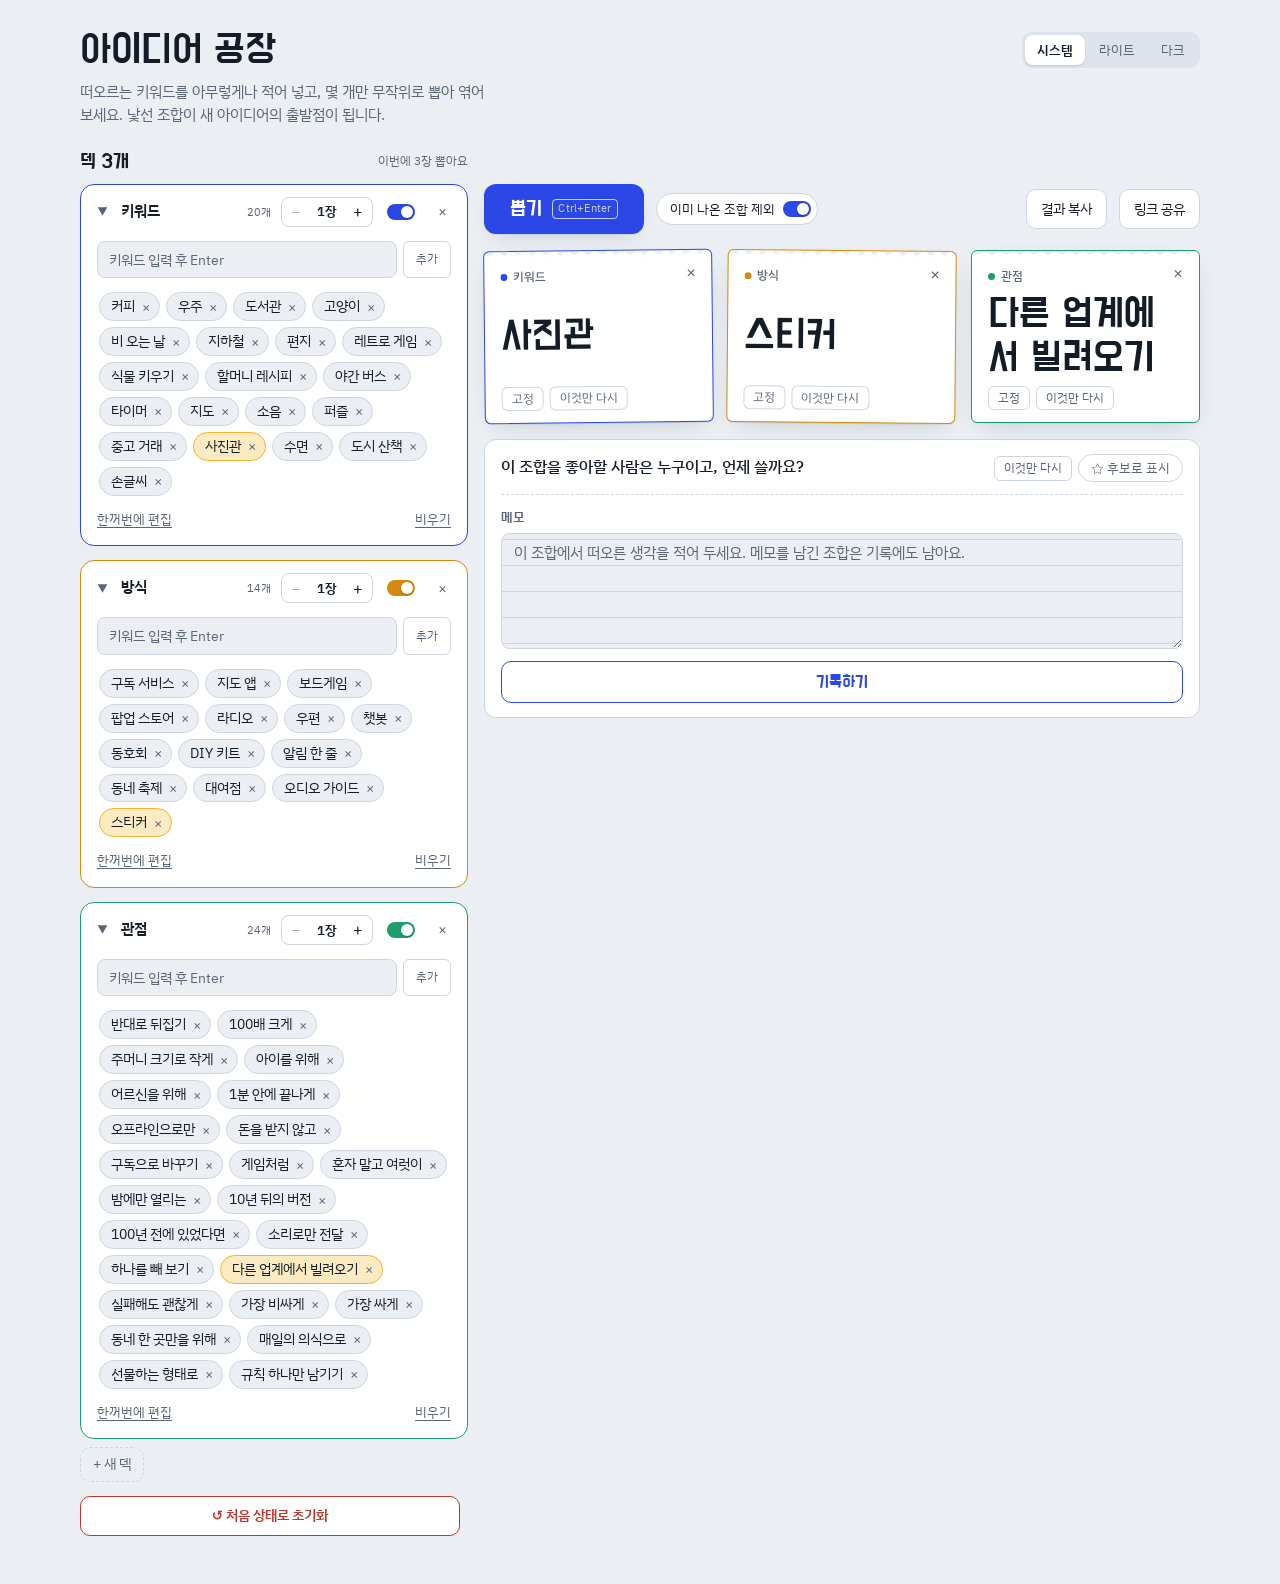
==== commit f07f4142: "Only avoid the previous word on 이것만 다시 A full draw keeps every keyword equally likely; repeats acros" ====
--- a/index.html
+++ b/index.html
@@ -1058,9 +1058,8 @@
       for (const i of targets) {
         const from = out[i].from, prev = out[i].word;
         const pw = usable(getDeck(from)).filter(w => !taken.has(w));
-        // 바로 전에 나온 단어는 피함: 이 칸만 다시 뽑을 땐 그 칸 단어, 전체 뽑기 땐 그 덱에서 방금 나온 단어들
-        const avoid = full ? new Set(current.filter(c => c.from === from).map(c => c.word)) : new Set([prev]);
-        let cands = pw.filter(w => !avoid.has(w));
+        // '이것만 다시'는 그 칸에 있던 단어를 피함. 전체 뽑기는 모든 키워드가 같은 확률 (겹침은 '이미 나온 조합 제외'가 맡음)
+        let cands = pw.filter(w => w !== prev);
         if (!cands.length) cands = pw;
         const w = pickOne(cands) ?? prev;
         out[i] = { word: w, from, locked: false };
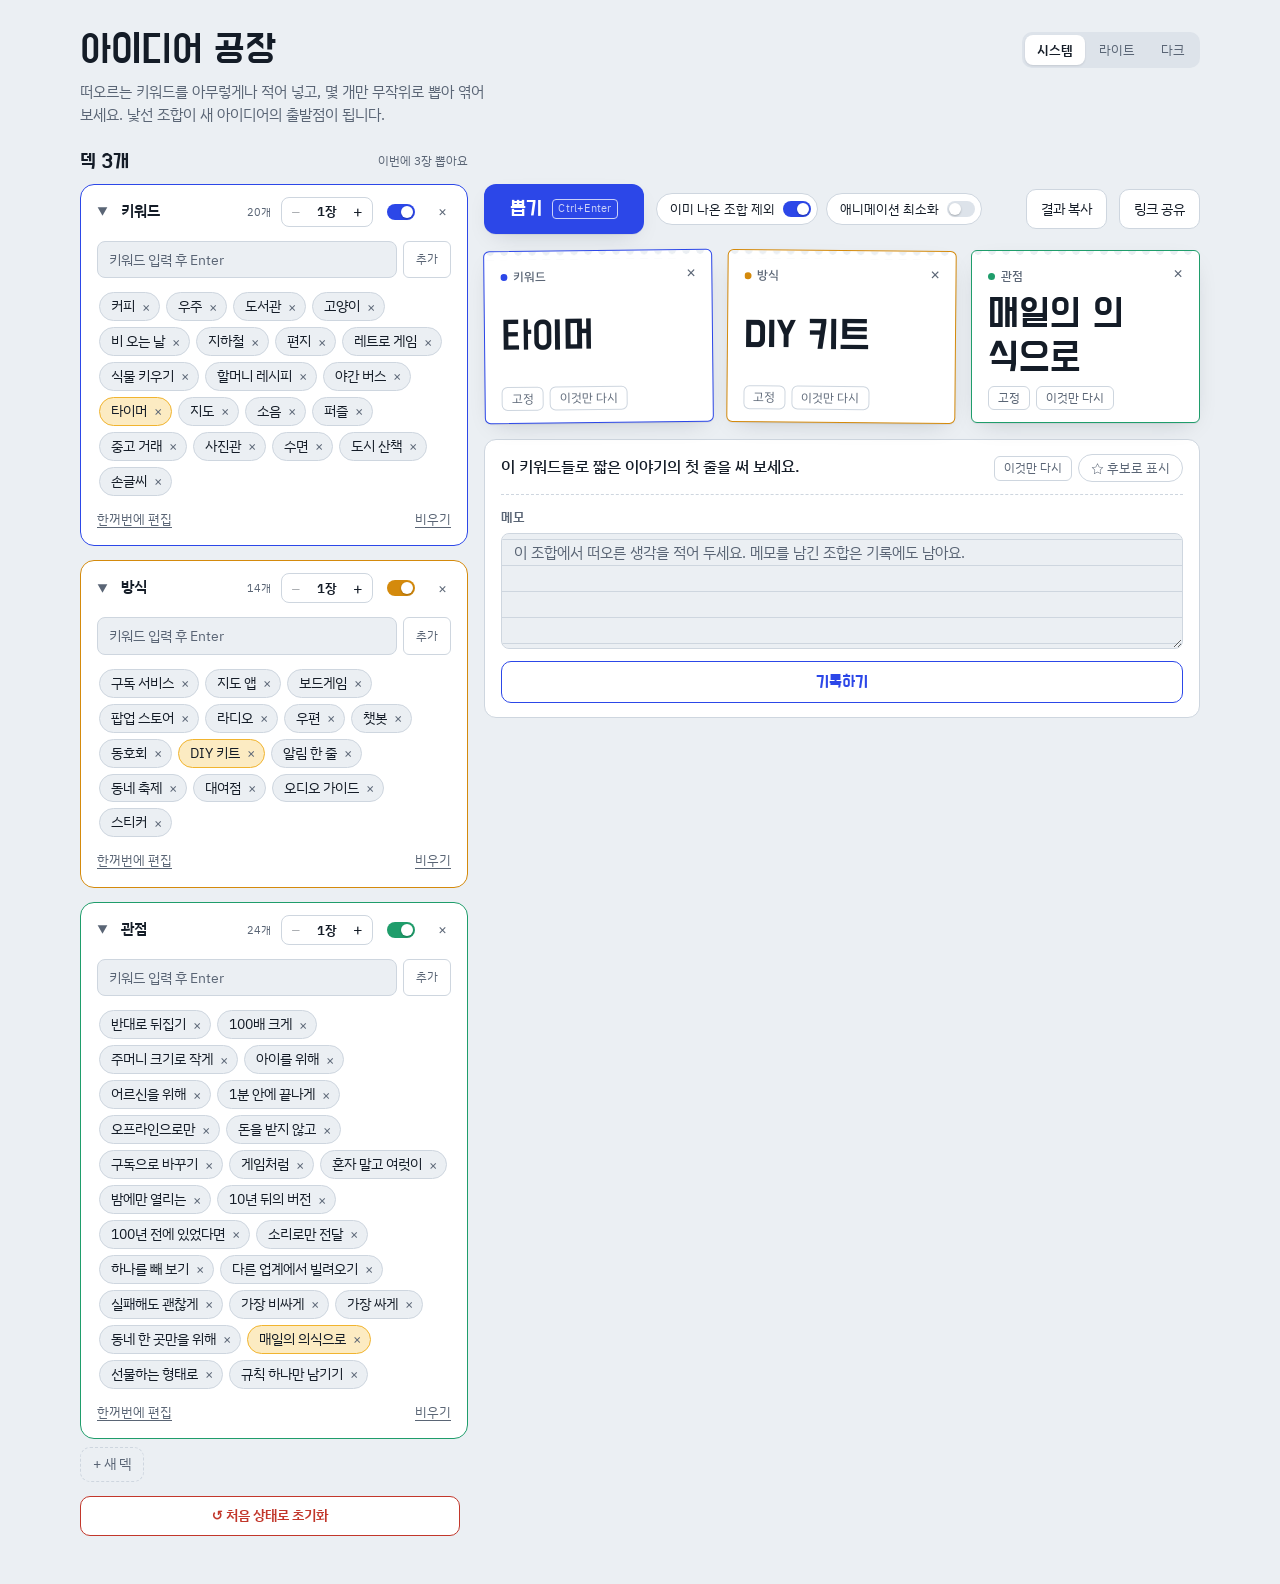
==== commit 84fa9a9d: "Add reduce-motion toggle next to the draw button Follows the OS prefers-reduced-motion setting until" ====
--- a/index.html
+++ b/index.html
@@ -10,6 +10,8 @@
 <script>
   // 저장된 테마를 그리기 전에 먼저 적용해 깜빡임을 막음
   try { const t = JSON.parse(localStorage.getItem("kwdraw:theme")); if (t === "light" || t === "dark") document.documentElement.dataset.theme = t; } catch {}
+  // 애니메이션 최소화: 저장값이 없으면 OS 설정(prefers-reduced-motion)을 따름
+  try { const m = JSON.parse(localStorage.getItem("kwdraw:motion")); if (m === "reduce" || (m !== "full" && matchMedia("(prefers-reduced-motion: reduce)").matches)) document.documentElement.dataset.motion = "reduce"; } catch {}
 </script>
 <style>
 /* Layout: 왼쪽은 키워드를 넣는 '통'(한 통 또는 두 통), 오른쪽은 뽑힌 쪽지가 놓이는 '판'. 좁은 화면에선 위아래로 쌓임. */
@@ -230,7 +232,7 @@
 @container (max-width: 600px) {
   .controls { grid-template-columns: minmax(0, 1fr) auto auto; gap: 10px 8px; }
   .controls .spacer { display: none; }
-  .controls #opt-unique { grid-row: 2; grid-column: 1 / -1; justify-self: start; }
+  .controls .opts { grid-row: 2; grid-column: 1 / -1; justify-self: start; }
   .draw { justify-content: center; padding: 0 16px; }
   .controls .ghost { padding: 0 12px; }
 }
@@ -279,7 +281,8 @@
 .toggle[aria-pressed="true"] .sw { background: var(--accent); }
 .toggle[aria-pressed="true"] .sw::after { left: 14px; }
 .toggle small { color: var(--muted); font-size: 12px; }
-#opt-unique { padding: 5px 6px 5px 13px; }   /* 글자 왼쪽, 스위치 오른쪽 (덱 카드 스위치와 같은 순서) */
+.controls .opts { display: flex; flex-wrap: wrap; gap: 8px; }
+#opt-unique, #opt-motion { padding: 5px 6px 5px 13px; }   /* 글자 왼쪽, 스위치 오른쪽 (덱 카드 스위치와 같은 순서) */
 
 .slips { display: grid; grid-template-columns: repeat(auto-fill, minmax(180px, 1fr)); gap: 14px; }
 .slip {
@@ -381,11 +384,9 @@
 .toast { display: flex; align-items: center; gap: 12px; }
 .toast button { border: 0; background: none; padding: 2px 0; color: var(--mark); font-weight: 600; cursor: pointer; text-decoration: underline; text-underline-offset: 3px; }
 
-@media (prefers-reduced-motion: reduce) {
-  .slip.landed { animation: none; }
-  .draw, .save-btn, .chip, .toggle .sw, .toggle .sw::after { transition: none; }
-  .draw, .save-btn { transform: none !important; }
-}
+/* 애니메이션 최소화 (헤더 스위치, 기본은 OS 설정을 따름) */
+:root[data-motion="reduce"] *, :root[data-motion="reduce"] ::before, :root[data-motion="reduce"] ::after { animation: none !important; transition: none !important; }
+:root[data-motion="reduce"] .draw, :root[data-motion="reduce"] .save-btn { transform: none !important; }
 </style>
 </head>
 <body>
@@ -430,7 +431,10 @@
     <section class="stage" aria-label="뽑기 결과">
       <div class="controls">
         <button class="draw" id="draw" type="button">뽑기 <kbd id="draw-key">Cmd+Enter</kbd></button>
-        <button class="toggle" id="opt-unique" type="button" aria-pressed="true">이미 나온 조합 제외<span class="sw"></span></button>
+        <span class="opts">
+          <button class="toggle" id="opt-unique" type="button" aria-pressed="true">이미 나온 조합 제외<span class="sw"></span></button>
+          <button class="toggle" id="opt-motion" type="button" aria-pressed="false">애니메이션 최소화<span class="sw"></span></button>
+        </span>
         <span class="spacer"></span>
         <button class="ghost" id="copy" type="button" disabled>결과 복사</button>
         <button class="ghost" id="share" type="button">링크 공유</button>
@@ -504,7 +508,8 @@
   ];
   const $ = id => document.getElementById(id);
   const slipsEl = $("slips"), memoEl = $("memo");
-  const reduce = matchMedia("(prefers-reduced-motion: reduce)").matches;
+  // 애니메이션 최소화 여부는 <html data-motion>이 기준 (머리 스크립트·스위치가 정함)
+  const reduced = () => document.documentElement.dataset.motion === "reduce";
 
   const store = {
     get(k) { try { return JSON.parse(localStorage.getItem("kwdraw:" + k)); } catch { return null; } },
@@ -941,7 +946,7 @@
     const showSrc = new Set(current.map(c => c.from)).size > 1;
     const els = current.map((it, i) => {
       const el = slipEl(it, i, showSrc);
-      if (landed.includes(i) && !reduce) el.classList.add("landed");
+      if (landed.includes(i) && !reduced()) el.classList.add("landed");
       return el;
     });
     slipsEl.replaceChildren(...els);
@@ -1087,7 +1092,7 @@
       renderSlips(targets); renderHistory();
       if (exhausted) toast("아직 안 나온 조합을 찾지 못해 이미 나온 조합을 보여줘요");
     };
-    if (reduce) return finish();
+    if (reduced()) return finish();
 
     // 짧은 셔플 연출: 칸마다 시간차를 두고 멈춤
     spinning = true;
@@ -1173,7 +1178,7 @@
   }
 
   // 초기화: 기록과 테마만 남기고 저장값(덱, 지금 조합 포함)을 모두 지운 뒤, 주소의 공유 내용 없이 다시 엶
-  const KEEP = new Set(["kwdraw:history", "kwdraw:theme"]);
+  const KEEP = new Set(["kwdraw:history", "kwdraw:theme", "kwdraw:motion"]);
   $("reset-open").onclick = () => showPanel("reset-open", "reset-panel", $("reset-panel").hidden);
   $("reset-cancel").onclick = () => showPanel("reset-open", "reset-panel", false);
   $("reset-go").onclick = () => {
@@ -1208,6 +1213,15 @@
   document.querySelectorAll("#theme-seg button").forEach(b => b.onclick = () => {
     store.set("theme", b.dataset.themeChoice); applyTheme(b.dataset.themeChoice);
   });
+  // 애니메이션 최소화: 누르면 OS 설정과 상관없이 그 값으로 저장
+  function applyMotion() {
+    const m = store.get("motion");
+    const on = m === "reduce" || (m !== "full" && matchMedia("(prefers-reduced-motion: reduce)").matches);
+    if (on) document.documentElement.dataset.motion = "reduce"; else delete document.documentElement.dataset.motion;
+    $("opt-motion").setAttribute("aria-pressed", String(on));
+  }
+  applyMotion();
+  $("opt-motion").onclick = () => { store.set("motion", reduced() ? "full" : "reduce"); applyMotion(); };
   document.querySelectorAll("#filter-seg button").forEach(b => b.onclick = () => { filter = b.dataset.filter; showAll = false; renderHistory(); });
 
   $("copy").onclick = async () => {
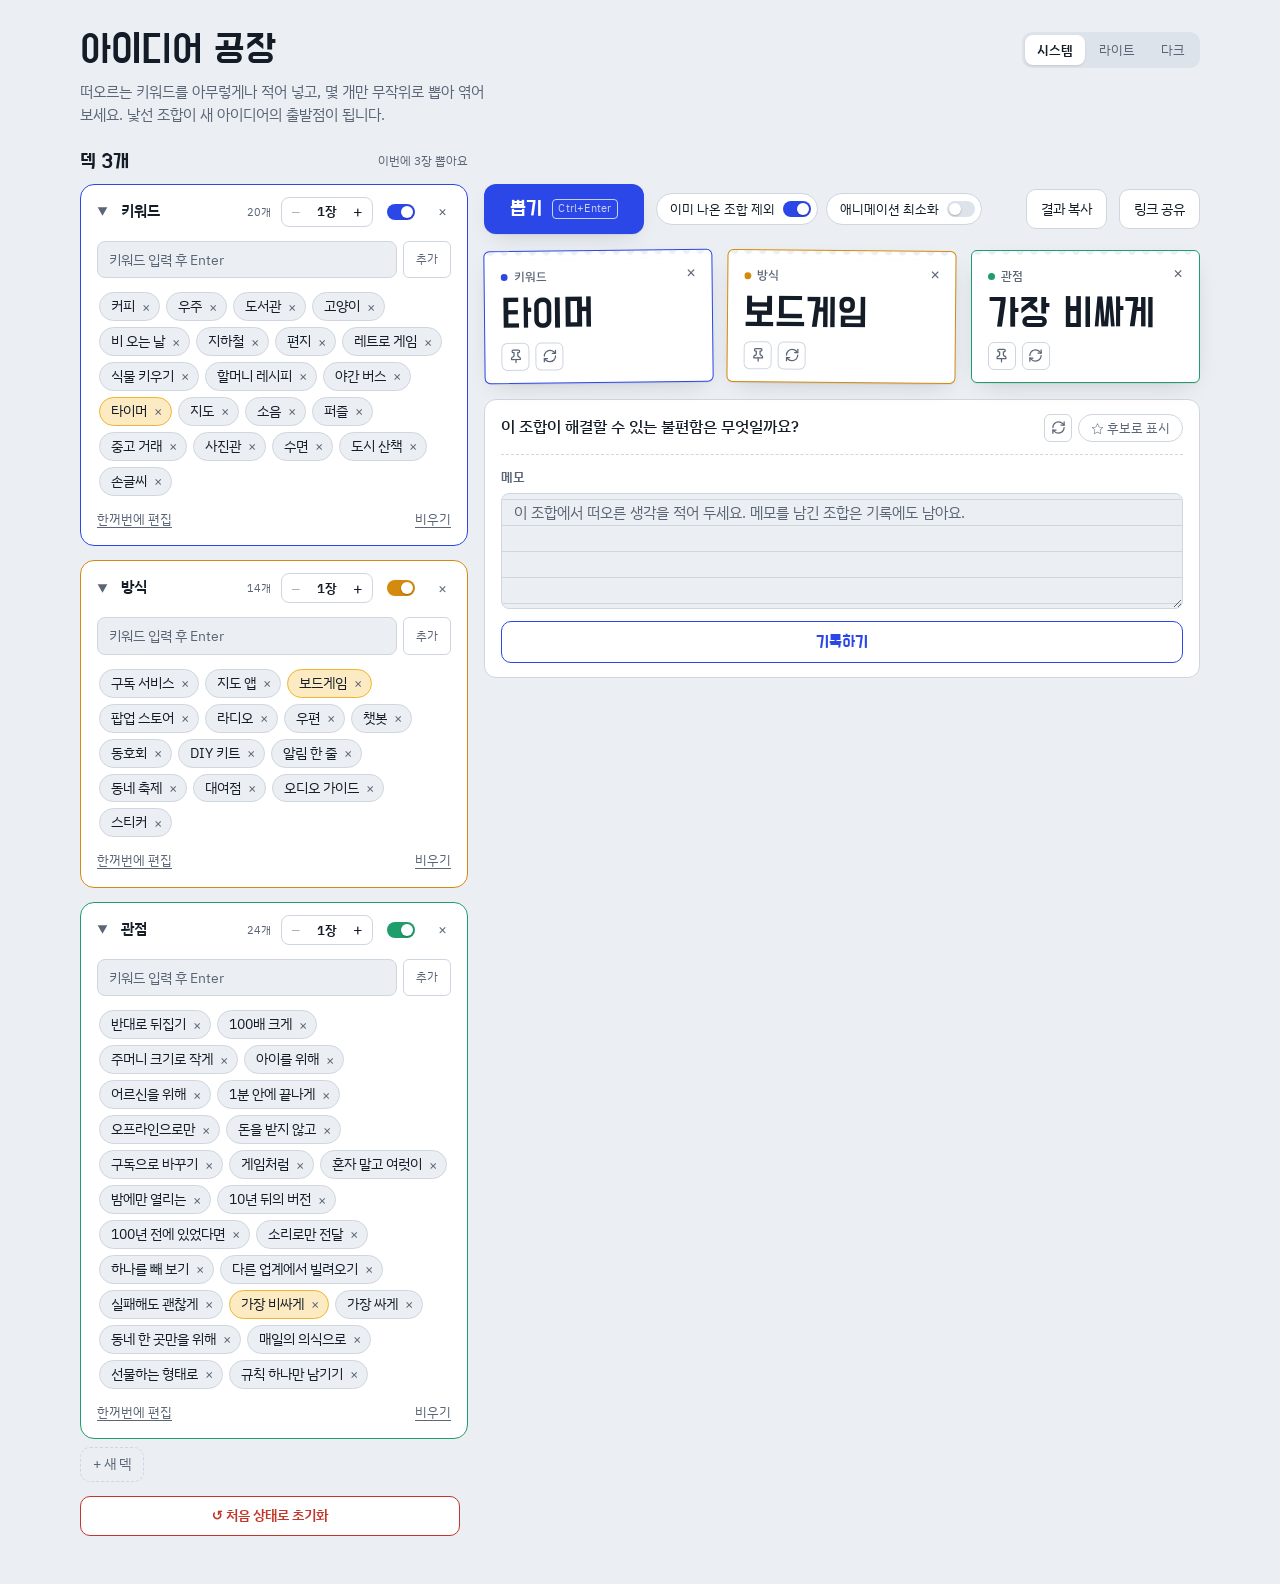
==== commit ed76817f: "Drop Backspace chip delete; highlight deck chips after the draw animation - Backspace in an empty ke" ====
--- a/index.html
+++ b/index.html
@@ -315,6 +315,10 @@
 .slip .acts button { border: 1px solid var(--line); background: none; border-radius: 6px; padding: 2px 9px; font-size: 12px; cursor: pointer; color: var(--muted); }
 .slip .acts button:hover { color: var(--ink); border-color: var(--muted); }
 .slip.locked .acts .lock { background: var(--mark); border-color: var(--mark); color: #141C27; }
+/* 아이콘 버튼 (이것만 다시·고정): 글자 대신 아이콘, 이름은 title·aria-label로 */
+.slip .acts .ico-btn, .mini-btn.ico-btn { width: 28px; height: 28px; padding: 0; display: inline-grid; place-items: center; }
+.ico { width: 15px; height: 15px; fill: none; stroke: currentColor; stroke-width: 2; stroke-linecap: round; stroke-linejoin: round; }
+.slip.locked .lock .ico { fill: currentColor; }
 .slip.landed { animation: land .35s cubic-bezier(.2,.9,.3,1.3); }
 @keyframes land { from { transform: translateY(-6px) scale(.97); } }
 
@@ -376,6 +380,7 @@
   .chip-label { padding: 7px 4px 7px 12px; }
   .chip-x { padding: 7px 12px 7px 6px; }
   .slip .acts button, .mini-btn { padding: 6px 12px; }
+  .slip .acts .ico-btn, .mini-btn.ico-btn { width: 36px; height: 36px; padding: 0; }
   .slip-x, .deck-del { min-width: 36px; height: 36px; }
   .deck-step button { width: 36px; height: 36px; }
   .deck-fold { width: 32px; height: 32px; }
@@ -447,7 +452,7 @@
         <div class="combo-q-row">
           <p class="combo-q" id="combo-q"></p>
           <span class="combo-actions">
-            <button class="mini-btn" id="q-reroll" type="button" title="질문만 다시 뽑아요">이것만 다시</button>
+            <button class="mini-btn ico-btn" id="q-reroll" type="button" title="이것만 다시 (질문)" aria-label="질문 이것만 다시"><svg class="ico" viewBox="0 0 24 24" aria-hidden="true"><path d="M3 12a9 9 0 0 1 9-9 9.75 9.75 0 0 1 6.74 2.74L21 8"/><path d="M21 3v5h-5"/><path d="M21 12a9 9 0 0 1-9 9 9.75 9.75 0 0 1-6.74-2.74L3 16"/><path d="M8 16H3v5"/></svg></button>
             <button class="star-btn" id="star" type="button" aria-pressed="false">☆ 후보로 표시</button>
           </span>
         </div>
@@ -571,7 +576,7 @@
   const isSaved = e => !!e && history.some(h => h.id === e.id);
   // 기록하기를 안 눌렀어도 메모나 ★를 단 조합은 버리지 않고 기록으로 넘김
   const keepIfNoted = () => { if (entry && !isSaved(entry) && !entry.dropped && (entry.memo || entry.star)) history.unshift(entry); };
-  let spinning = false;
+  let spinning = false, spinSlots = [];   // 셔플·착지 중인 쪽지 칸. 덱 칩 하이라이트는 애니메이션이 끝난 뒤에
   // 지금 화면의 조합. 메모·별표는 여기에 붙고, 기록(history)에는 다음 뽑기 때 넘어감
   let entry = null;
   let filter = "all";
@@ -609,7 +614,7 @@
     setWords(d, deckWords(d).filter(x => x !== w));
   }
 
-  // 칩 ×·Backspace로 지운 키워드는 알림의 '되돌리기'로 살림
+  // 칩 ×로 지운 키워드는 알림의 '되돌리기'로 살림
   function removeWithUndo(d, w) {
     const before = { text: d.text, excluded: [...d.excluded] };
     removeWord(d, w); renderAll();
@@ -822,7 +827,7 @@
     const words = deckWords(d);
     d.excluded = d.excluded.filter(w => words.includes(w));
     const ex = new Set(d.excluded);
-    const hits = new Set(current.map(c => c.from + "\n" + c.word));
+    const hits = new Set(current.filter((_, i) => !spinSlots.includes(i)).map(c => c.from + "\n" + c.word));
     if (!words.length) {
       const s = document.createElement("span"); s.className = "chips-empty"; s.textContent = "아직 키워드가 없어요.";
       return [s];
@@ -848,7 +853,7 @@
     });
   }
 
-  // 칩 입력: Enter·쉼표로 추가, 여러 개 붙여 넣기, 빈 칸에서 Backspace는 마지막 칩 삭제
+  // 칩 입력: Enter·쉼표로 추가, 여러 개 붙여 넣기
   function bindAdd(addEl, addBtn, d) {
     const commit = () => {
       if (!addEl.value.trim()) return;
@@ -860,10 +865,6 @@
     addEl.addEventListener("keydown", e => {
       if (e.isComposing || e.keyCode === 229) return;   // 한글 조합 중 Enter는 무시
       if (e.key === "Enter") { e.preventDefault(); commit(); }
-      else if (e.key === "Backspace" && !addEl.value) {
-        const last = deckWords(d).pop();
-        if (last) removeWithUndo(d, last);
-      }
     });
     addEl.addEventListener("input", e => {
       if (e.isComposing) return;
@@ -892,7 +893,8 @@
 
   function lockBtn(item, d) {
     const lock = d.querySelector(".lock");
-    lock.textContent = item.locked ? "고정 해제" : "고정";
+    const label = item.locked ? "고정 해제" : "고정";
+    lock.title = label; lock.setAttribute("aria-label", `‘${item.word}’ ${label}`);
     lock.setAttribute("aria-pressed", String(item.locked));
     lock.onclick = () => { item.locked = !item.locked; renderSlips(); };
   }
@@ -918,10 +920,11 @@
     d.style.setProperty("--dot", deckColor(item.from));   // 테두리는 늘 덱 색, 덱 이름·점은 여러 덱이 섞일 때만
     d.innerHTML = `<div class="meta"><span class="${showSrc ? "src" : ""}"></span><span>${item.locked ? "고정됨" : ""}</span></div>
       <div class="word"></div>
-      <div class="acts"><button type="button" class="lock"></button><button type="button" class="reroll">이것만 다시</button></div>`;
+      <div class="acts"><button type="button" class="lock ico-btn"><svg class="ico" viewBox="0 0 24 24" aria-hidden="true"><path d="M12 17v5"/><path d="M5 17h14v-1.76a2 2 0 0 0-1.11-1.79l-1.78-.9A2 2 0 0 1 15 10.76V6h1a2 2 0 0 0 0-4H8a2 2 0 0 0 0 4h1v4.76a2 2 0 0 1-1.11 1.79l-1.78.9A2 2 0 0 0 5 15.24Z"/></svg></button><button type="button" class="reroll ico-btn" title="이것만 다시"><svg class="ico" viewBox="0 0 24 24" aria-hidden="true"><path d="M3 12a9 9 0 0 1 9-9 9.75 9.75 0 0 1 6.74 2.74L21 8"/><path d="M21 3v5h-5"/><path d="M21 12a9 9 0 0 1-9 9 9.75 9.75 0 0 1-6.74-2.74L3 16"/><path d="M8 16H3v5"/></svg></button></div>`;
     d.querySelector(".meta span").textContent = showSrc ? deckName(item.from) : `쪽지 ${i + 1}`;
     d.querySelector(".word").textContent = item.word;
     lockBtn(item, d);
+    d.querySelector(".reroll").setAttribute("aria-label", `‘${item.word}’ 이것만 다시`);
     d.querySelector(".reroll").onclick = () => draw([i]);
     addCloseBtn(d, `‘${item.word}’ 이번 조합에서 빼기`, () => {
       if (spinning) return;
@@ -1090,12 +1093,13 @@
       current = next; spinning = false;
       record();
       renderSlips(targets); renderHistory();
+      if (spinSlots.length) setTimeout(() => { spinSlots = []; renderDecks(); }, 350);   // 착지(.landed) 끝나면
       if (exhausted) toast("아직 안 나온 조합을 찾지 못해 이미 나온 조합을 보여줘요");
     };
     if (reduced()) return finish();
 
     // 짧은 셔플 연출: 칸마다 시간차를 두고 멈춤
-    spinning = true;
+    spinning = true; spinSlots = targets;
     current = next.map(c => ({ ...c }));
     renderSlips();
     const els = [...slipsEl.children];
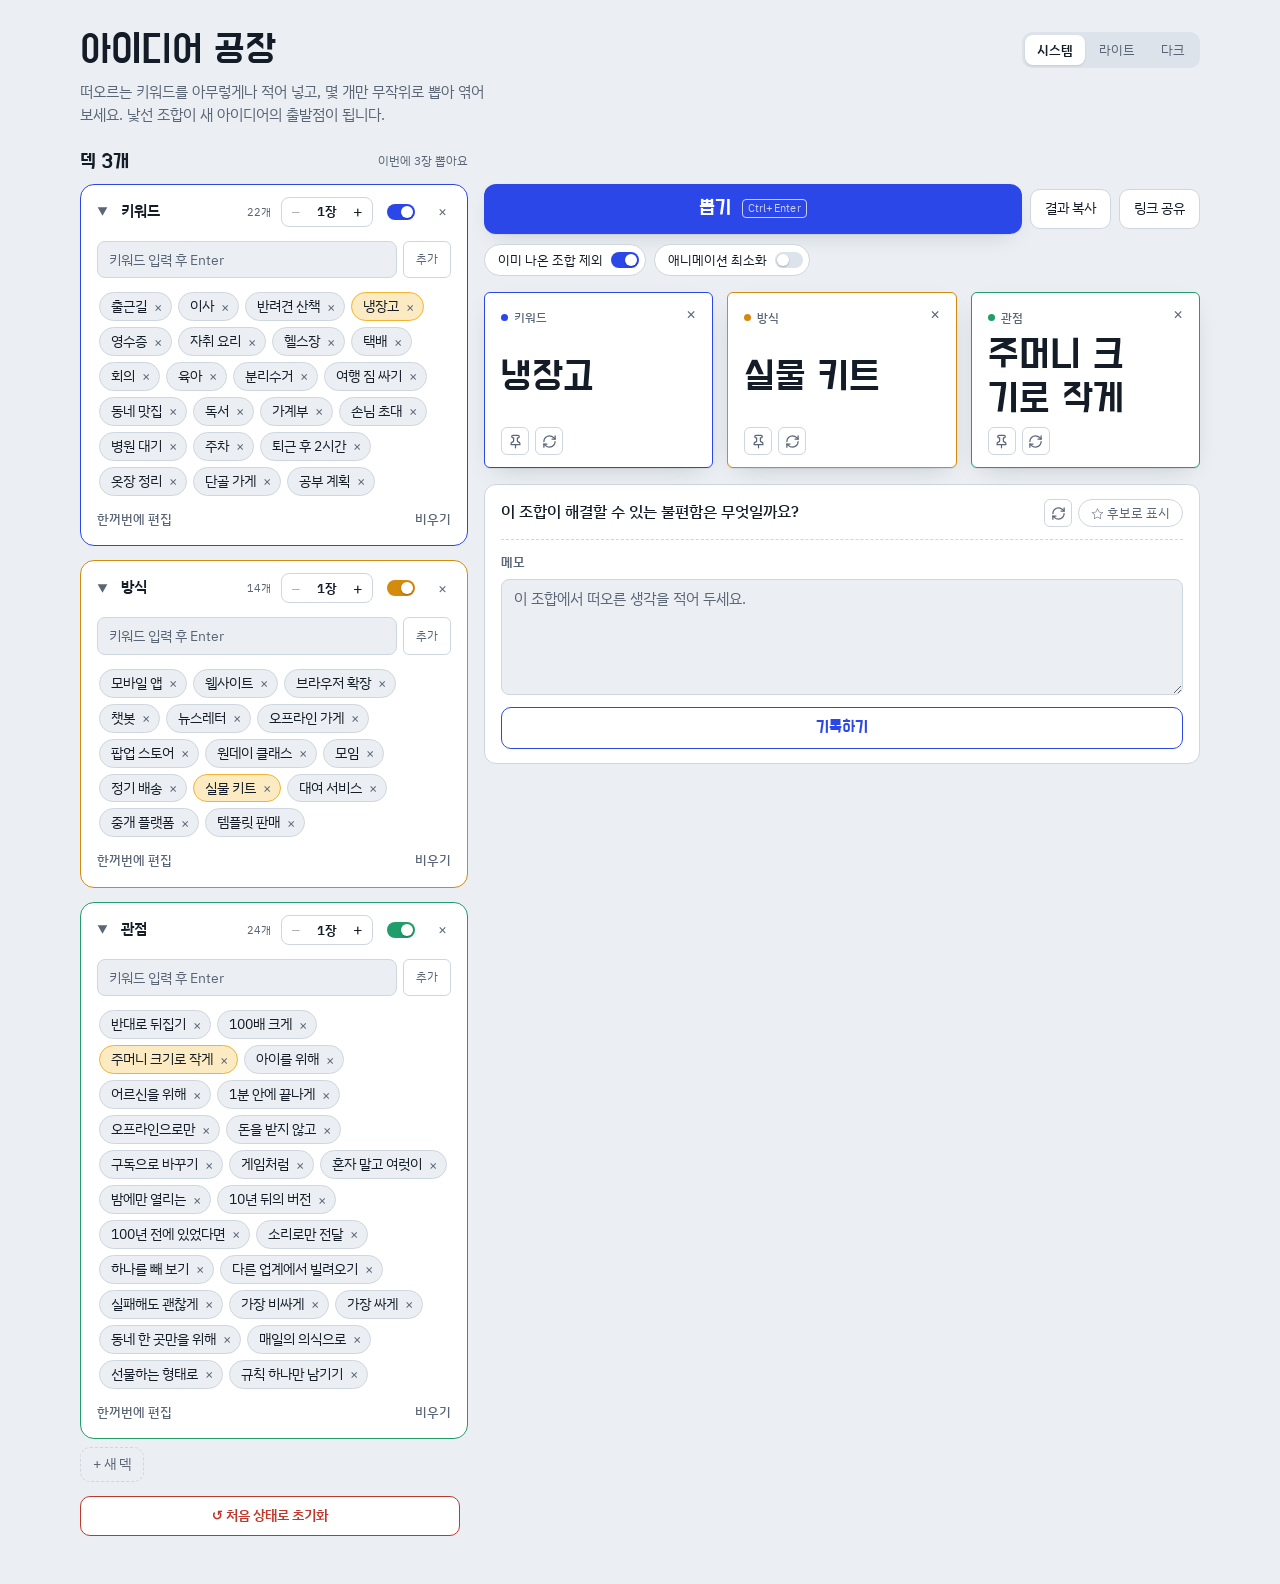
==== commit a8fa7a01: "Fix code review findings and remove 기록 복사 - Draw: drop unfillable slots without breaking the shuffle" ====
--- a/index.html
+++ b/index.html
@@ -10,8 +10,15 @@
 <script>
   // 저장된 테마를 그리기 전에 먼저 적용해 깜빡임을 막음
   try { const t = JSON.parse(localStorage.getItem("kwdraw:theme")); if (t === "light" || t === "dark") document.documentElement.dataset.theme = t; } catch {}
-  // 애니메이션 최소화: 저장값이 없으면 OS 설정(prefers-reduced-motion)을 따름
-  try { const m = JSON.parse(localStorage.getItem("kwdraw:motion")); if (m === "reduce" || (m !== "full" && matchMedia("(prefers-reduced-motion: reduce)").matches)) document.documentElement.dataset.motion = "reduce"; } catch {}
+  // 애니메이션 최소화: 'reduce'/'full'로 고른 값이 없으면 OS 설정(prefers-reduced-motion)을 따름.
+  // 판단은 여기 한 곳에서만 하고, 본문 스크립트(스위치·OS 설정 변경)도 이 함수를 부름
+  window.kwdrawMotion = choice => {
+    if (choice === undefined) try { choice = JSON.parse(localStorage.getItem("kwdraw:motion")); } catch {}
+    const on = choice === "reduce" || (choice !== "full" && matchMedia("(prefers-reduced-motion: reduce)").matches);
+    if (on) document.documentElement.dataset.motion = "reduce"; else delete document.documentElement.dataset.motion;
+    return on;
+  };
+  window.kwdrawMotion();
 </script>
 <style>
 /* Layout: 왼쪽은 키워드를 넣는 '통'(한 통 또는 두 통), 오른쪽은 뽑힌 쪽지가 놓이는 '판'. 좁은 화면에선 위아래로 쌓임. */
@@ -92,11 +99,6 @@
 
 /* ── 통 (입력) ── */
 .pools { display: grid; gap: 14px; min-width: 0; }
-.pools-head { display: flex; justify-content: space-between; align-items: center; gap: 8px; flex-wrap: wrap; }
-.pool { background: var(--surface); border: 1px solid var(--line); border-radius: 14px; padding: 18px; display: grid; gap: 12px; min-width: 0; }
-.pool-head { display: flex; justify-content: space-between; align-items: center; gap: 8px; }
-.pool-title { display: flex; align-items: center; gap: 8px; min-width: 0; }
-.pool-title .dot { width: 9px; height: 9px; border-radius: 50%; background: var(--dot, var(--accent)); flex: none; }
 .foot-right { display: flex; gap: 14px; margin-left: auto; }
 .toggle.mini { padding: 4px; border: 0; background: none; }
 .reset-zone { display: grid; gap: 8px; }
@@ -111,20 +113,6 @@
 .reset-actions { display: flex; gap: 8px; flex-wrap: wrap; }
 .danger { height: 40px; padding: 0 14px; border-radius: 10px; border: 0; background: var(--danger); color: var(--danger-ink); cursor: pointer; font-size: 13.5px; font-weight: 600; }
 .danger:disabled { opacity: .4; cursor: default; }
-.pool-fixed { font-family: var(--f-display); font-size: 20px; line-height: 1.2; color: var(--accent); }
-.pool-name {
-  font-family: var(--f-display); font-size: 20px; line-height: 1.2; width: 9ch; min-width: 0;
-  border: 0; border-bottom: 1.5px dashed var(--line); background: none; padding: 0 0 1px; border-radius: 0;
-}
-.pool-name:focus { border-bottom-color: var(--accent); outline: none; }
-.pool-head .count { font-size: 12.5px; color: var(--muted); font-variant-numeric: tabular-nums; white-space: nowrap; }
-.pool textarea {
-  width: 100%; min-height: 120px; resize: vertical;
-  background: var(--paper); border: 1px solid var(--line); border-radius: 10px;
-  padding: 12px 14px; line-height: 1.6;
-}
-.pool textarea::placeholder { color: var(--muted); }
-.hint { font-size: 12.5px; color: var(--muted); margin: 0; }
 .chips { display: flex; flex-wrap: wrap; gap: 6px; padding: 2px; }
 .chip {
   display: inline-flex; align-items: center;
@@ -191,64 +179,26 @@
 .deck-step b { min-width: 2.6em; text-align: center; font-size: 13px; font-weight: 600; font-variant-numeric: tabular-nums; }
 .deck-add { justify-self: start; border: 1px dashed var(--line); background: none; color: var(--muted); border-radius: 10px; padding: 6px 12px; font-size: 13.5px; cursor: pointer; }
 .deck-add:hover { color: var(--ink); border-color: var(--muted); }
-.danger-link { color: var(--danger); }
-.danger-link:hover { color: var(--danger); }
-.pool-name { width: 14ch; }
-
-/* 새 덱 이름 입력 */
-.presets { display: grid; gap: 8px; min-width: 0; }
-.presets-head { display: flex; align-items: baseline; justify-content: space-between; gap: 8px; flex-wrap: wrap; }
-.presets-note { font-size: 12px; color: var(--muted); }
-.preset-list { display: flex; flex-wrap: wrap; gap: 6px; }
-.preset { display: inline-flex; align-items: center; border: 1px solid var(--line); background: var(--surface); border-radius: 10px; font-size: 13.5px; max-width: 100%; }
-.preset:hover { border-color: var(--muted); }
-.preset.is-active { border-color: var(--accent); box-shadow: inset 0 0 0 1px var(--accent); }
-.preset-open { display: inline-flex; align-items: baseline; gap: 6px; border: 0; background: none; padding: 6px 12px; cursor: pointer; border-radius: 10px; min-width: 0; }
-.preset .preset-open:not(:last-child) { padding-right: 4px; border-radius: 10px 0 0 10px; }
-.preset-open .nm { overflow: hidden; text-overflow: ellipsis; white-space: nowrap; }
-.preset.is-active .preset-open { font-weight: 600; cursor: default; }
-.preset small { font-size: 11px; font-weight: 400; color: var(--muted); font-variant-numeric: tabular-nums; }
-.preset-x { border: 0; background: none; padding: 6px 10px 6px 4px; color: var(--muted); cursor: pointer; border-radius: 0 10px 10px 0; line-height: 1; }
-.preset-x:hover { color: var(--danger); }
-.preset-add { border: 1px dashed var(--line); background: none; color: var(--muted); border-radius: 10px; padding: 6px 12px; font-size: 13.5px; cursor: pointer; }
-.preset-add:hover { color: var(--ink); border-color: var(--muted); }
-.preset-new { display: flex; gap: 6px; }
-.preset-new .mini-btn { padding: 0 12px; }
-.chip .cnt { font-size: 10.5px; color: var(--muted); margin-left: 5px; font-variant-numeric: tabular-nums; }
+
 .chip.off { background: var(--chip-off); color: var(--muted); text-decoration: line-through; opacity: .7; }
 .chip.hit { background: var(--mark-soft); border-color: var(--mark); }
 .chips-empty { color: var(--muted); font-size: 13px; }
 .pool-foot { display: flex; justify-content: space-between; gap: 8px; flex-wrap: wrap; }
-.linkbtn { background: none; border: 0; padding: 0; color: var(--muted); font-size: 12.5px; cursor: pointer; text-decoration: underline; text-underline-offset: 3px; }
-.linkbtn:hover { color: var(--ink); }
+.linkbtn { background: none; border: 0; padding: 3px 6px; margin: -3px -6px; border-radius: 6px; color: var(--muted); font-size: 12.5px; font-weight: 500; cursor: pointer; }
+.linkbtn:hover:not(:disabled) { color: var(--ink); background: var(--chip-off); }
 .linkbtn:disabled { opacity: .4; cursor: default; }
-.example-tag { font-size: 11px; background: var(--mark-soft); color: var(--ink); padding: 1px 7px; border-radius: 4px; white-space: nowrap; }
 
 /* ── 판 (결과) ── */
-.stage { display: grid; gap: 16px; min-width: 0; container-type: inline-size; }
-/* 위쪽 한 줄: [뽑기] [이미 나온 조합 제외] ··· [결과 복사] [링크 공유] */
-.controls { display: grid; grid-template-columns: auto auto minmax(0, 1fr) auto auto; align-items: center; gap: 12px; }
-/* 오른쪽 열이 좁으면: 뽑기가 남는 폭을 채우고 복사·공유는 옆에, 토글은 다음 줄로 */
-@container (max-width: 600px) {
-  .controls { grid-template-columns: minmax(0, 1fr) auto auto; gap: 10px 8px; }
-  .controls .spacer { display: none; }
-  .controls .opts { grid-row: 2; grid-column: 1 / -1; justify-self: start; }
-  .draw { justify-content: center; padding: 0 16px; }
-  .controls .ghost { padding: 0 12px; }
-}
+.stage { display: grid; gap: 16px; min-width: 0; }
+/* 뽑기 줄: [뽑기(남는 폭)] [결과 복사] [링크 공유] / 다음 줄에 [이미 나온 조합 제외] [애니메이션 최소화] */
+.controls { display: grid; grid-template-columns: minmax(0, 1fr) auto auto; align-items: center; gap: 10px 8px; }
+.controls:has(#share[hidden]) { grid-template-columns: minmax(0, 1fr) auto; }   /* Artifact 안: 링크 공유가 없으면 빈칸 없이 */
+.controls .opts { grid-row: 2; grid-column: 1 / -1; justify-self: start; }
+.controls .draw { justify-content: center; }
 /* 휴대폰: 단축키 표시 숨김 */
 @media (max-width: 560px) { .draw kbd { display: none; } }
 /* 넓은 화면: 뽑기 줄 위쪽 끝을 첫 덱 카드 위쪽 끝에 맞춤 (왼쪽 '덱 N개' 줄 높이 + 간격만큼 내림) */
 @media (min-width: 821px) { .stage { padding-top: 33px; } }
-.steppers { display: flex; flex-wrap: wrap; gap: 8px; }
-.stepper { display: inline-flex; align-items: center; background: var(--surface); border: 1px solid var(--line); border-radius: 12px; overflow: hidden; }
-.stepper button { width: 38px; height: 48px; border: 0; background: none; font-size: 20px; cursor: pointer; }
-.stepper button:hover:not(:disabled) { background: var(--paper); }
-.stepper button:disabled { opacity: .35; cursor: default; }
-.stepper .n { display: inline-flex; align-items: baseline; justify-content: center; gap: 2px; min-width: 72px; padding: 0 4px; white-space: nowrap; }
-.stepper .n b { font-family: var(--f-display); font-weight: 400; font-size: 26px; line-height: 1; font-variant-numeric: tabular-nums; }
-.stepper .n span { font-size: 14px; }
-.stepper .n .pre { color: var(--muted); max-width: 6em; overflow: hidden; text-overflow: ellipsis; margin-right: 4px; }
 /* 뽑기 버튼 (기록하기도 모양을 같이 쓰되 아래에서 테두리 버튼으로 낮춤) */
 .draw, .save-btn {
   border-radius: 12px; cursor: pointer;
@@ -266,7 +216,6 @@
 }
 .draw:disabled { opacity: .45; cursor: default; }
 .draw kbd { font-family: var(--f-body); font-size: 11px; font-variant-numeric: tabular-nums; opacity: .75; border: 1px solid currentColor; border-radius: 4px; padding: 0 5px; }
-.controls .spacer { flex: 1; }
 .ghost { height: 40px; padding: 0 14px; white-space: nowrap; border-radius: 10px; border: 1px solid var(--line); background: var(--surface); cursor: pointer; font-size: 13.5px; }
 .ghost:hover:not(:disabled) { border-color: var(--muted); }
 .ghost:disabled { opacity: .4; cursor: default; }
@@ -289,12 +238,7 @@
   position: relative; background-color: var(--surface); border: 1.5px solid var(--dot, var(--line)); border-radius: 6px;
   min-height: 132px; padding: 16px 16px 12px; display: grid; grid-template-rows: auto 1fr auto; gap: 6px;
   box-shadow: var(--shadow);
-  /* 쪽지 위쪽의 절취선 */
-  background-image: radial-gradient(circle at 6px 0, var(--paper) 3.5px, transparent 4px);
-  background-size: 14px 8px; background-repeat: repeat-x; background-position: 0 0;
-}
-.slip:nth-child(3n+1) { transform: rotate(-.6deg); }
-.slip:nth-child(3n+2) { transform: rotate(.5deg); }
+}
 .slip.locked { border-color: var(--mark); box-shadow: 0 0 0 2px var(--mark-soft), var(--shadow); }
 .slip-x {
   position: absolute; top: 8px; right: 8px; width: 26px; height: 26px; border: 0; border-radius: 7px;
@@ -305,7 +249,6 @@
 .slip .meta { display: flex; justify-content: space-between; gap: 8px; font-size: 12px; font-weight: 500; color: var(--muted); }
 .slip .src { display: inline-flex; align-items: center; gap: 6px; min-width: 0; overflow: hidden; text-overflow: ellipsis; white-space: nowrap; }
 .slip .src::before { content: ""; width: 7px; height: 7px; border-radius: 50%; background: var(--dot, var(--accent)); flex: none; }
-.slip.from-b .src::before { background: var(--mark); }
 .slip .word {
   font-family: var(--f-display); font-size: clamp(30px, 3.4vw, 40px); line-height: 1.1;
   align-self: center; overflow-wrap: anywhere; text-wrap: balance;
@@ -337,7 +280,7 @@
 .mini-btn { flex: none; border: 1px solid var(--line); background: none; border-radius: 6px; padding: 2px 9px; font-size: 12px; cursor: pointer; color: var(--muted); }
 .mini-btn:hover { color: var(--ink); border-color: var(--muted); }
 
-/* 메모: 줄 노트 느낌, 줄 간격 = line-height */
+/* 메모 */
 .memo { display: grid; gap: 6px; border-top: 1px dashed var(--line); padding-top: 12px; margin-top: 4px; }
 .memo-head { display: flex; justify-content: space-between; align-items: baseline; gap: 8px; }
 .memo-state { font-size: 12px; font-variant-numeric: tabular-nums; color: var(--muted); }
@@ -347,8 +290,6 @@
   border: 1px solid var(--line); border-radius: 8px; padding: 6px 12px;
   line-height: var(--lh); font-size: 14.5px;
   background-color: var(--paper);
-  background-image: linear-gradient(to bottom, transparent calc(var(--lh) - 1px), var(--line) calc(var(--lh) - 1px));
-  background-size: 100% var(--lh); background-position: 0 6px; background-attachment: local;
 }
 textarea#memo::placeholder { color: var(--muted); }
 
@@ -389,7 +330,7 @@
 .toast { display: flex; align-items: center; gap: 12px; }
 .toast button { border: 0; background: none; padding: 2px 0; color: var(--mark); font-weight: 600; cursor: pointer; text-decoration: underline; text-underline-offset: 3px; }
 
-/* 애니메이션 최소화 (헤더 스위치, 기본은 OS 설정을 따름) */
+/* 애니메이션 최소화 (뽑기 줄의 스위치, 기본은 OS 설정을 따름) */
 :root[data-motion="reduce"] *, :root[data-motion="reduce"] ::before, :root[data-motion="reduce"] ::after { animation: none !important; transition: none !important; }
 :root[data-motion="reduce"] .draw, :root[data-motion="reduce"] .save-btn { transform: none !important; }
 </style>
@@ -424,7 +365,7 @@
         <button class="reset-btn" id="reset-open" type="button" aria-expanded="false" aria-controls="reset-panel">↺ 처음 상태로 초기화</button>
         <div class="reset-panel" id="reset-panel" hidden>
           <b>처음 상태로 되돌릴까요?</b>
-          <p class="reset-desc">저장한 덱, 뽑을 장 수·토글 설정, 지금 화면의 조합과 메모, 주소에 담긴 공유 내용이 지워져요. 지난 뽑기 기록과 테마는 남아요.</p>
+          <p class="reset-desc">저장한 덱, 뽑을 장 수·토글 설정, 지금 화면의 조합과 메모, 주소에 담긴 공유 내용이 지워져요. 지난 뽑기 기록, 테마, 애니메이션 최소화 설정은 남아요.</p>
           <div class="reset-actions">
             <button class="danger" id="reset-go" type="button">초기화</button>
             <button class="ghost" id="reset-cancel" type="button">취소</button>
@@ -440,7 +381,6 @@
           <button class="toggle" id="opt-unique" type="button" aria-pressed="true">이미 나온 조합 제외<span class="sw"></span></button>
           <button class="toggle" id="opt-motion" type="button" aria-pressed="false">애니메이션 최소화<span class="sw"></span></button>
         </span>
-        <span class="spacer"></span>
         <button class="ghost" id="copy" type="button" disabled>결과 복사</button>
         <button class="ghost" id="share" type="button">링크 공유</button>
       </div>
@@ -452,7 +392,7 @@
         <div class="combo-q-row">
           <p class="combo-q" id="combo-q"></p>
           <span class="combo-actions">
-            <button class="mini-btn ico-btn" id="q-reroll" type="button" title="이것만 다시 (질문)" aria-label="질문 이것만 다시"><svg class="ico" viewBox="0 0 24 24" aria-hidden="true"><path d="M3 12a9 9 0 0 1 9-9 9.75 9.75 0 0 1 6.74 2.74L21 8"/><path d="M21 3v5h-5"/><path d="M21 12a9 9 0 0 1-9 9 9.75 9.75 0 0 1-6.74-2.74L3 16"/><path d="M8 16H3v5"/></svg></button>
+            <button class="mini-btn ico-btn" id="q-reroll" type="button" title="이것만 다시 (질문)" aria-label="질문 이것만 다시"></button>
             <button class="star-btn" id="star" type="button" aria-pressed="false">☆ 후보로 표시</button>
           </span>
         </div>
@@ -461,7 +401,7 @@
             <label class="label" for="memo">메모</label>
             <span class="memo-state" id="memo-state" aria-live="polite"></span>
           </div>
-          <textarea id="memo" placeholder="이 조합에서 떠오른 생각을 적어 두세요. 메모를 남긴 조합은 기록에도 남아요."></textarea>
+          <textarea id="memo" placeholder="이 조합에서 떠오른 생각을 적어 두세요."></textarea>
         </div>
         <button class="save-btn" id="save-entry" type="button">기록하기</button>
       </div>
@@ -475,7 +415,6 @@
               <button type="button" data-filter="memo" aria-pressed="false">메모</button>
               <button type="button" data-filter="star" aria-pressed="false">★ 후보</button>
             </span>
-            <button class="linkbtn" id="copy-list" type="button">기록 복사</button>
             <button class="linkbtn" id="history-clear-open" type="button" aria-expanded="false" aria-controls="history-clear-panel">기록 삭제</button>
           </span>
         </div>
@@ -496,8 +435,9 @@
 
 <script>
 (() => {
-  const SAMPLE_A = "커피, 우주, 도서관, 고양이, 비 오는 날, 지하철, 편지, 레트로 게임\n식물 키우기, 할머니 레시피, 야간 버스, 타이머, 지도, 소음, 퍼즐\n중고 거래, 사진관, 수면, 도시 산책, 손글씨";
-  const SAMPLE_B = "구독 서비스, 지도 앱, 보드게임, 팝업 스토어, 라디오, 우편, 챗봇\n동호회, DIY 키트, 알림 한 줄, 동네 축제, 대여점, 오디오 가이드, 스티커";
+  // 예시 덱은 서비스·사이드 프로젝트를 구상하는 사람 기준. 덱끼리 같은 말이 겹치지 않게 할 것
+  const SAMPLE_A = "출근길, 이사, 반려견 산책, 냉장고, 영수증, 자취 요리, 헬스장, 택배\n회의, 육아, 분리수거, 여행 짐 싸기, 동네 맛집, 독서, 가계부, 손님 초대\n병원 대기, 주차, 퇴근 후 2시간, 옷장 정리, 단골 가게, 공부 계획";
+  const SAMPLE_B = "모바일 앱, 웹사이트, 브라우저 확장, 챗봇, 뉴스레터, 오프라인 가게, 팝업 스토어\n원데이 클래스, 모임, 정기 배송, 실물 키트, 대여 서비스, 중개 플랫폼, 템플릿 판매";
   const TWISTS = [
     "반대로 뒤집기", "100배 크게", "주머니 크기로 작게", "아이를 위해", "어르신을 위해",
     "1분 안에 끝나게", "오프라인으로만", "돈을 받지 않고", "구독으로 바꾸기", "게임처럼",
@@ -507,11 +447,15 @@
   ];
   const PROMPTS = [
     "이 조합이 해결할 수 있는 불편함은 무엇일까요?",
-    "이 키워드들로 짧은 이야기의 첫 줄을 써 보세요.",
-    "이 조합을 좋아할 사람은 누구이고, 언제 쓸까요?",
-    "이 키워드로 주말 프로젝트를 만든다면 무엇을 만들까요?",
+    "이걸 가장 먼저 쓸 사람은 누구이고, 언제 쓸까요?",
+    "주말 이틀 안에 만들 수 있는 가장 작은 버전은 무엇일까요?",
+    "사람들이 돈을 낸다면 무엇에 낼까요?",
+    "비슷한 게 이미 있다면, 무엇이 달라야 할까요?",
   ];
   const $ = id => document.getElementById(id);
+  // '이것만 다시' 순환 화살표 아이콘 (쪽지와 질문 줄이 같이 씀)
+  const ICON_REROLL = '<svg class="ico" viewBox="0 0 24 24" aria-hidden="true"><path d="M3 12a9 9 0 0 1 9-9 9.75 9.75 0 0 1 6.74 2.74L21 8"/><path d="M21 3v5h-5"/><path d="M21 12a9 9 0 0 1-9 9 9.75 9.75 0 0 1-6.74-2.74L3 16"/><path d="M8 16H3v5"/></svg>';
+  $("q-reroll").innerHTML = ICON_REROLL;
   const slipsEl = $("slips"), memoEl = $("memo");
   // 애니메이션 최소화 여부는 <html data-motion>이 기준 (머리 스크립트·스위치가 정함)
   const reduced = () => document.documentElement.dataset.motion === "reduce";
@@ -545,7 +489,10 @@
     const old = store.get("twistDeck");
     if (old && !decks.some(d => d.id === "t"))
       decks.push({ id: "t", name: "관점", text: old.text ?? "", excluded: old.excluded ?? [], use: store.get("twistOn") ?? true, n: 1, fold: !!old.fold });
-    try { localStorage.removeItem("kwdraw:twistDeck"); localStorage.removeItem("kwdraw:twistOn"); } catch {}
+    // 옮긴 관점 덱을 먼저 저장하고, 저장된 목록에 관점 덱("t")이 있는 게 확인될 때만 예전 키를 지움
+    if (old) store.set("decks", decks);
+    if (!old || store.get("decks")?.some(d => d.id === "t"))
+      try { localStorage.removeItem("kwdraw:twistDeck"); localStorage.removeItem("kwdraw:twistOn"); } catch {}
   }
   for (const d of decks) { d.excluded ??= []; d.n = Math.max(1, d.n | 0); }
   let armedDel = null, armTimer;   // 목록의 × : 한 번 누르면 '삭제'로 바뀌고 3초 안에 한 번 더 눌러야 지워짐
@@ -574,14 +521,21 @@
   let history = store.get("history") ?? [];
   for (const h of history) h.id ??= newId();
   const isSaved = e => !!e && history.some(h => h.id === e.id);
-  // 기록하기를 안 눌렀어도 메모나 ★를 단 조합은 버리지 않고 기록으로 넘김
-  const keepIfNoted = () => { if (entry && !isSaved(entry) && !entry.dropped && (entry.memo || entry.star)) history.unshift(entry); };
-  let spinning = false, spinSlots = [];   // 셔플·착지 중인 쪽지 칸. 덱 칩 하이라이트는 애니메이션이 끝난 뒤에
+  // 다음 뽑기로 넘어가면 지금 조합을 기록으로 넘김 (기록하기를 안 눌러도).
+  // 빼는 경우: '✓ 기록됨'을 눌러 직접 뺀 조합(dropped), 처음 화면의 예시 뽑기(sample)에 메모·★가 없을 때
+  const keepIfNoted = () => {
+    if (!entry || !entry.words?.length || isSaved(entry) || entry.dropped) return;
+    if (entry.sample && !entry.memo && !entry.star) return;
+    delete entry.sample; history.unshift(entry);
+  };
+  let sampleDraw = false;   // 처음 방문·초기화 때 예시로 한 번 뽑아 두는 뽑기
+  // 셔플·착지 중인 쪽지의 '덱 id\n키워드'. 덱 칩 하이라이트는 애니메이션이 끝난 뒤에 (칸 번호가 아니라 키워드로 기억해 × 로 칸이 빠져도 안 어긋남)
+  let spinning = false, spinSlots = [], hitTimer;
   // 지금 화면의 조합. 메모·별표는 여기에 붙고, 기록(history)에는 다음 뽑기 때 넘어감
   let entry = null;
   let filter = "all";
   let showAll = false;   // 전체 필터에서 12개 넘는 기록 펼치기
-  const prune = () => { let plain = 0; history = history.filter(h => h.memo || h.star || ++plain <= 30); };
+  const prune = () => { let plain = 0; history = history.filter(h => h.memo || h.star || ++plain <= 300); };
   const saveHistory = () => { store.set("history", history); store.set("current", entry); };
   const saveDecks = () => store.set("decks", decks);
 
@@ -616,9 +570,17 @@
 
   // 칩 ×로 지운 키워드는 알림의 '되돌리기'로 살림
   function removeWithUndo(d, w) {
-    const before = { text: d.text, excluded: [...d.excluded] };
+    // 되돌릴 때는 지운 키워드만 원래 자리에 다시 넣음 (그 사이에 한 다른 편집은 그대로)
+    const at = deckWords(d).indexOf(w), wasOff = d.excluded.includes(w);
     removeWord(d, w); renderAll();
-    toast(`‘${w}’를 뺐어요`, () => { d.text = before.text; d.excluded = before.excluded; saveDecks(); renderAll(); });
+    toast(`‘${w}’를 뺐어요`, () => {
+      // 그 사이 같은 키워드를 (대소문자만 달라도) 다시 넣었으면 그대로 둠
+      const words = deckWords(d);
+      if (words.some(x => x.toLowerCase() === w.toLowerCase())) return;
+      words.splice(Math.min(at, words.length), 0, w);
+      if (wasOff && !d.excluded.includes(w)) d.excluded.push(w);
+      setWords(d, words); renderAll();
+    });
   }
 
   const pickOne = list => list.length ? list[rand(list.length)] : undefined;
@@ -811,7 +773,7 @@
     clear.onclick = () => {
       d.text = ""; d.excluded = []; saveDecks();
       current = current.filter(c => c.from !== d.id);
-      if (!current.length) { entry = null; memoEl.value = ""; saveHistory(); }
+      if (!current.length) { keepIfNoted(); prune(); entry = null; memoEl.value = ""; saveHistory(); }   // 지금 조합은 기록으로 넘기고 비움
       renderSlips(); renderHistory();
       $("deck-list").querySelector(`[data-fk="add-${d.id}"]`)?.focus();
     };
@@ -827,7 +789,7 @@
     const words = deckWords(d);
     d.excluded = d.excluded.filter(w => words.includes(w));
     const ex = new Set(d.excluded);
-    const hits = new Set(current.filter((_, i) => !spinSlots.includes(i)).map(c => c.from + "\n" + c.word));
+    const hits = new Set(current.map(c => c.from + "\n" + c.word).filter(k => !spinSlots.includes(k)));
     if (!words.length) {
       const s = document.createElement("span"); s.className = "chips-empty"; s.textContent = "아직 키워드가 없어요.";
       return [s];
@@ -894,7 +856,7 @@
   function lockBtn(item, d) {
     const lock = d.querySelector(".lock");
     const label = item.locked ? "고정 해제" : "고정";
-    lock.title = label; lock.setAttribute("aria-label", `‘${item.word}’ ${label}`);
+    lock.title = label; lock.setAttribute("aria-label", `‘${item.word}’ 고정`);   // 상태는 aria-pressed가 알림
     lock.setAttribute("aria-pressed", String(item.locked));
     lock.onclick = () => { item.locked = !item.locked; renderSlips(); };
   }
@@ -920,7 +882,7 @@
     d.style.setProperty("--dot", deckColor(item.from));   // 테두리는 늘 덱 색, 덱 이름·점은 여러 덱이 섞일 때만
     d.innerHTML = `<div class="meta"><span class="${showSrc ? "src" : ""}"></span><span>${item.locked ? "고정됨" : ""}</span></div>
       <div class="word"></div>
-      <div class="acts"><button type="button" class="lock ico-btn"><svg class="ico" viewBox="0 0 24 24" aria-hidden="true"><path d="M12 17v5"/><path d="M5 17h14v-1.76a2 2 0 0 0-1.11-1.79l-1.78-.9A2 2 0 0 1 15 10.76V6h1a2 2 0 0 0 0-4H8a2 2 0 0 0 0 4h1v4.76a2 2 0 0 1-1.11 1.79l-1.78.9A2 2 0 0 0 5 15.24Z"/></svg></button><button type="button" class="reroll ico-btn" title="이것만 다시"><svg class="ico" viewBox="0 0 24 24" aria-hidden="true"><path d="M3 12a9 9 0 0 1 9-9 9.75 9.75 0 0 1 6.74 2.74L21 8"/><path d="M21 3v5h-5"/><path d="M21 12a9 9 0 0 1-9 9 9.75 9.75 0 0 1-6.74-2.74L3 16"/><path d="M8 16H3v5"/></svg></button></div>`;
+      <div class="acts"><button type="button" class="lock ico-btn"><svg class="ico" viewBox="0 0 24 24" aria-hidden="true"><path d="M12 17v5"/><path d="M5 17h14v-1.76a2 2 0 0 0-1.11-1.79l-1.78-.9A2 2 0 0 1 15 10.76V6h1a2 2 0 0 0 0-4H8a2 2 0 0 0 0 4h1v4.76a2 2 0 0 1-1.11 1.79l-1.78.9A2 2 0 0 0 5 15.24Z"/></svg></button><button type="button" class="reroll ico-btn" title="이것만 다시">${ICON_REROLL}</button></div>`;
     d.querySelector(".meta span").textContent = showSrc ? deckName(item.from) : `쪽지 ${i + 1}`;
     d.querySelector(".word").textContent = item.word;
     lockBtn(item, d);
@@ -966,6 +928,7 @@
 
   function toggleStar(h) {
     h.star = !h.star;
+    if (h.star) delete h.sample;
     if (h.star && !isSaved(h)) { delete h.dropped; history.unshift(h); prune(); }   // 후보는 기록에서 다시 찾으니 함께 기록
     saveHistory();
     renderStar(); renderHistory(); toast(h.star ? "후보로 표시했어요" : "후보에서 뺐어요");
@@ -981,13 +944,13 @@
       b.type = "button"; b.className = "h-open";
       b.innerHTML = `<span class="t"></span><span class="words"></span>`;
       b.querySelector(".t").textContent = h.time;
-      b.querySelector(".words").textContent = h.words.join(" × ");
+      b.querySelector(".words").textContent = h.words.join(", ");
       if (h.memo) {
         const m = document.createElement("span");
         m.className = "memo-preview"; m.textContent = h.memo.replace(/\s+/g, " ");
         b.append(m);
       }
-      b.onclick = () => { openFromHistory(h); toast("이전 조합을 불러왔어요"); };
+      b.onclick = () => { if (spinning) return; openFromHistory(h); toast("이전 조합을 불러왔어요"); };   // 셔플 중엔 끝날 때 덮어쓰므로 막음
       const s = document.createElement("button");
       s.type = "button"; s.className = "h-star"; s.textContent = h.star ? "★" : "☆";
       s.setAttribute("aria-pressed", String(!!h.star));
@@ -1001,26 +964,37 @@
       li.textContent = filter === "star" ? "★ 후보로 표시한 조합이 아직 없어요." : "메모를 남긴 조합이 아직 없어요.";
       items.push(li);
     }
-    if (filter === "all" && !showAll && history.length > 12) {
+    // 전체 필터에서 12개가 넘으면 '더 보기', 펼친 뒤엔 맨 아래 '접기'
+    if (filter === "all" && history.length > 12) {
       const li = document.createElement("li");
       const more = document.createElement("button");
       more.type = "button"; more.className = "linkbtn h-more";
-      more.textContent = `더 보기 (${history.length - 12}개)`;
-      more.onclick = () => { showAll = true; renderHistory(); };
+      more.textContent = showAll ? "접기" : `더 보기 (${history.length - 12}개)`;
+      more.setAttribute("aria-expanded", String(showAll));
+      more.onclick = () => {
+        showAll = !showAll; renderHistory();
+        // 접으면 버튼이 위로 올라가니 기록 머리가 화면 밖이면 보이게 하고 초점도 옮김
+        if (!showAll) {
+          if ($("history").getBoundingClientRect().top < 0) $("history").scrollIntoView({ block: "start" });
+          $("history-list").querySelector(".h-more")?.focus({ preventScroll: true });
+        }
+      };
       li.append(more); items.push(li);
     }
     $("history-list").replaceChildren(...items);
-    $("copy-list").disabled = !list.some(h => h.memo || h.star);
   }
 
   function openEntry(h) {
     entry = h;
     current = h.words.map((word, i) => ({ word, from: h.decks?.[i] ?? findDeckOf(word), locked: false }));
-    // 뽑기 설정도 그 기록에 맞춤: 어떤 덱에서 몇 장 (지운 덱은 건너뜀)
+    // 뽑기 설정도 그 기록에 맞춤: 어떤 덱에서 몇 장 (지운 덱은 건너뜀).
+    // 관점 덱("t")은 초기화해도 id가 같으므로, 다른 덱은 다 지워지고 관점 덱만 남은 기록이면 다른 덱을 끄지 않고 그대로 둠.
+    // 처음부터 관점 덱에서만 뽑은 기록은 그대로 맞춤
     if (h.decks) {
       const cnt = {};
       for (const id of h.decks) cnt[id] = (cnt[id] || 0) + 1;
-      if (Object.keys(cnt).some(id => getDeck(id))) {
+      const ids = Object.keys(cnt), live = ids.filter(id => getDeck(id));
+      if (live.some(id => id !== "t") || (live.length && ids.every(id => id === "t"))) {
         for (const d of decks) { d.use = !!cnt[d.id]; if (cnt[d.id]) d.n = cnt[d.id]; }
         saveDecks();
       }
@@ -1093,19 +1067,27 @@
       current = next; spinning = false;
       record();
       renderSlips(targets); renderHistory();
-      if (spinSlots.length) setTimeout(() => { spinSlots = []; renderDecks(); }, 350);   // 착지(.landed) 끝나면
+      // 칩 하이라이트는 착지(.landed) 애니메이션이 끝난 뒤에. 시간은 CSS에서 읽고, 애니메이션이 없으면 바로
+      if (spinSlots.length) {
+        const landed = slipsEl.querySelector(".slip.landed");
+        const ms = landed && !reduced() ? parseFloat(getComputedStyle(landed).animationDuration) * 1000 || 0 : 0;
+        hitTimer = setTimeout(() => { spinSlots = []; renderDecks(); }, ms);
+      }
       if (exhausted) toast("아직 안 나온 조합을 찾지 못해 이미 나온 조합을 보여줘요");
     };
+    // 앞선 뽑기의 하이라이트 대기를 정리 (애니메이션 유무와 상관없이)
+    clearTimeout(hitTimer); spinSlots = [];
     if (reduced()) return finish();
 
     // 짧은 셔플 연출: 칸마다 시간차를 두고 멈춤
-    spinning = true; spinSlots = targets;
+    spinning = true; spinSlots = targets.map(i => next[i].from + "\n" + next[i].word);
     current = next.map(c => ({ ...c }));
     renderSlips();
     const els = [...slipsEl.children];
     targets.forEach(i => els[i]?.classList.add("spinning"));
     const start = performance.now(), base = 520, stagger = 140;
     const tick = now => {
+      if (reduced()) return finish();   // 뽑는 도중 애니메이션 최소화를 켜면 바로 멈춤
       const el = now - start;
       let alive = false;
       targets.forEach((i, k) => {
@@ -1120,10 +1102,11 @@
     requestAnimationFrame(tick);
   }
 
-  // 새로 뽑은 쪽지가 지금 조합이 됨. 기록에는 '기록하기'를 눌러야 남음
+  // 새로 뽑은 쪽지가 지금 조합이 됨. 이전 조합은 기록으로 넘어감 (keepIfNoted)
   function record() {
     keepIfNoted();
     entry = { id: newId(), time: stamp(), words: current.map(c => c.word), decks: current.map(c => c.from), memo: "", star: false };
+    if (sampleDraw) { entry.sample = true; sampleDraw = false; }
     prune(); saveHistory();
     memoEl.value = ""; $("memo-state").textContent = "";
     $("combo-q").textContent = PROMPTS[rand(PROMPTS.length)];
@@ -1141,7 +1124,7 @@
     clearTimeout(toastTimer); toastTimer = setTimeout(() => t.hidden = true, undo ? 4000 : 1600);
   }
 
-  const comboText = () => current.map(c => c.word).join(" × ");
+  const comboText = () => current.map(c => c.word).join(", ");
 
   function deleteDeck(d) {
     if (decks.length <= 1) return;
@@ -1167,8 +1150,8 @@
   $("star").onclick = () => entry && toggleStar(entry);
   $("save-entry").onclick = () => {
     if (!entry) return;
-    if (isSaved(entry)) { history = history.filter(h => h.id !== entry.id); entry.dropped = true; toast("기록에서 뺐어요"); }
-    else { delete entry.dropped; history.unshift(entry); prune(); toast("기록에 남겼어요"); }
+    if (isSaved(entry)) { history = history.filter(h => h.id !== entry.id); entry.dropped = true; entry.star = false; toast("기록에서 뺐어요"); }
+    else { delete entry.dropped; delete entry.sample; history.unshift(entry); prune(); toast("기록에 남겼어요"); }
     saveHistory(); renderStar(); renderHistory();
   };
   $("q-reroll").onclick = () => {
@@ -1181,7 +1164,7 @@
     $(btnId).setAttribute("aria-expanded", String(open));
   }
 
-  // 초기화: 기록과 테마만 남기고 저장값(덱, 지금 조합 포함)을 모두 지운 뒤, 주소의 공유 내용 없이 다시 엶
+  // 초기화: 기록·테마·애니메이션 최소화만 남기고 저장값(덱, 지금 조합 포함)을 모두 지운 뒤, 주소의 공유 내용 없이 다시 엶
   const KEEP = new Set(["kwdraw:history", "kwdraw:theme", "kwdraw:motion"]);
   $("reset-open").onclick = () => showPanel("reset-open", "reset-panel", $("reset-panel").hidden);
   $("reset-cancel").onclick = () => showPanel("reset-open", "reset-panel", false);
@@ -1217,15 +1200,20 @@
   document.querySelectorAll("#theme-seg button").forEach(b => b.onclick = () => {
     store.set("theme", b.dataset.themeChoice); applyTheme(b.dataset.themeChoice);
   });
-  // 애니메이션 최소화: 누르면 OS 설정과 상관없이 그 값으로 저장
-  function applyMotion() {
-    const m = store.get("motion");
-    const on = m === "reduce" || (m !== "full" && matchMedia("(prefers-reduced-motion: reduce)").matches);
-    if (on) document.documentElement.dataset.motion = "reduce"; else delete document.documentElement.dataset.motion;
-    $("opt-motion").setAttribute("aria-pressed", String(on));
-  }
+  // 애니메이션 최소화: 고른 값이 OS 설정과 같으면 저장값을 지워 다시 OS 설정을 따르게 함.
+  // 저장소가 막혀 있어도 스위치가 바뀌도록 고른 값을 바로 적용
+  let motionChoice = store.get("motion");
+  const osReduce = matchMedia("(prefers-reduced-motion: reduce)");
+  function applyMotion() { $("opt-motion").setAttribute("aria-pressed", String(window.kwdrawMotion(motionChoice))); }
   applyMotion();
-  $("opt-motion").onclick = () => { store.set("motion", reduced() ? "full" : "reduce"); applyMotion(); };
+  // 페이지를 연 채로 OS 설정을 바꿔도 따라감 (예전 Safari는 addListener만 있음)
+  try { osReduce.addEventListener ? osReduce.addEventListener("change", applyMotion) : osReduce.addListener(applyMotion); } catch {}
+  $("opt-motion").onclick = () => {
+    const pick = reduced() ? "full" : "reduce";
+    motionChoice = (pick === "reduce") === osReduce.matches ? null : pick;
+    try { motionChoice ? store.set("motion", motionChoice) : localStorage.removeItem("kwdraw:motion"); } catch {}
+    applyMotion();
+  };
   document.querySelectorAll("#filter-seg button").forEach(b => b.onclick = () => { filter = b.dataset.filter; showAll = false; renderHistory(); });
 
   $("copy").onclick = async () => {
@@ -1239,20 +1227,12 @@
     try { await navigator.clipboard.writeText(url); toast("공유 링크를 복사했어요"); }
     catch { toast("주소창의 링크를 복사해 공유하세요"); }
   };
-  $("copy-list").onclick = async () => {
-    const notes = filtered().filter(h => h.memo || h.star).reverse();
-    const text = notes.map(h => {
-      const head = `## ${h.star ? "★ " : ""}${h.words.join(" × ")}`;
-      return h.memo ? `${head}\n${h.memo.trim()}` : head;
-    }).join("\n\n");
-    try { await navigator.clipboard.writeText(text); toast(`${notes.length}개를 마크다운으로 복사했어요`); }
-    catch { toast("이 환경에서는 복사할 수 없어요"); }
-  };
 
   let memoTimer;
   memoEl.addEventListener("input", () => {
     if (!entry) return;
     entry.memo = memoEl.value.trim() ? memoEl.value : "";
+    if (entry.memo) delete entry.dropped;   // 기록에서 뺀 뒤 메모를 쓰면 다시 기록으로 넘김
     $("memo-state").textContent = "저장 중…";
     clearTimeout(memoTimer);
     memoTimer = setTimeout(() => {
@@ -1293,7 +1273,8 @@
     openEntry(entry);   // 새로고침해도 지금 조합과 메모가 그대로
   } else {
     renderSlips(); renderHistory();
-    // 처음 열었을 때도 무엇을 하는 도구인지 보이도록 예시로 한 번 뽑아 둠
+    // 처음 열었을 때도 무엇을 하는 도구인지 보이도록 예시로 한 번 뽑아 둠 (다음 뽑기 때 기록으로 안 넘김)
+    sampleDraw = drawDecks().length > 0;   // 뽑을 덱이 없으면 draw()가 그냥 끝나므로 표시도 안 함
     draw();
   }
 })();
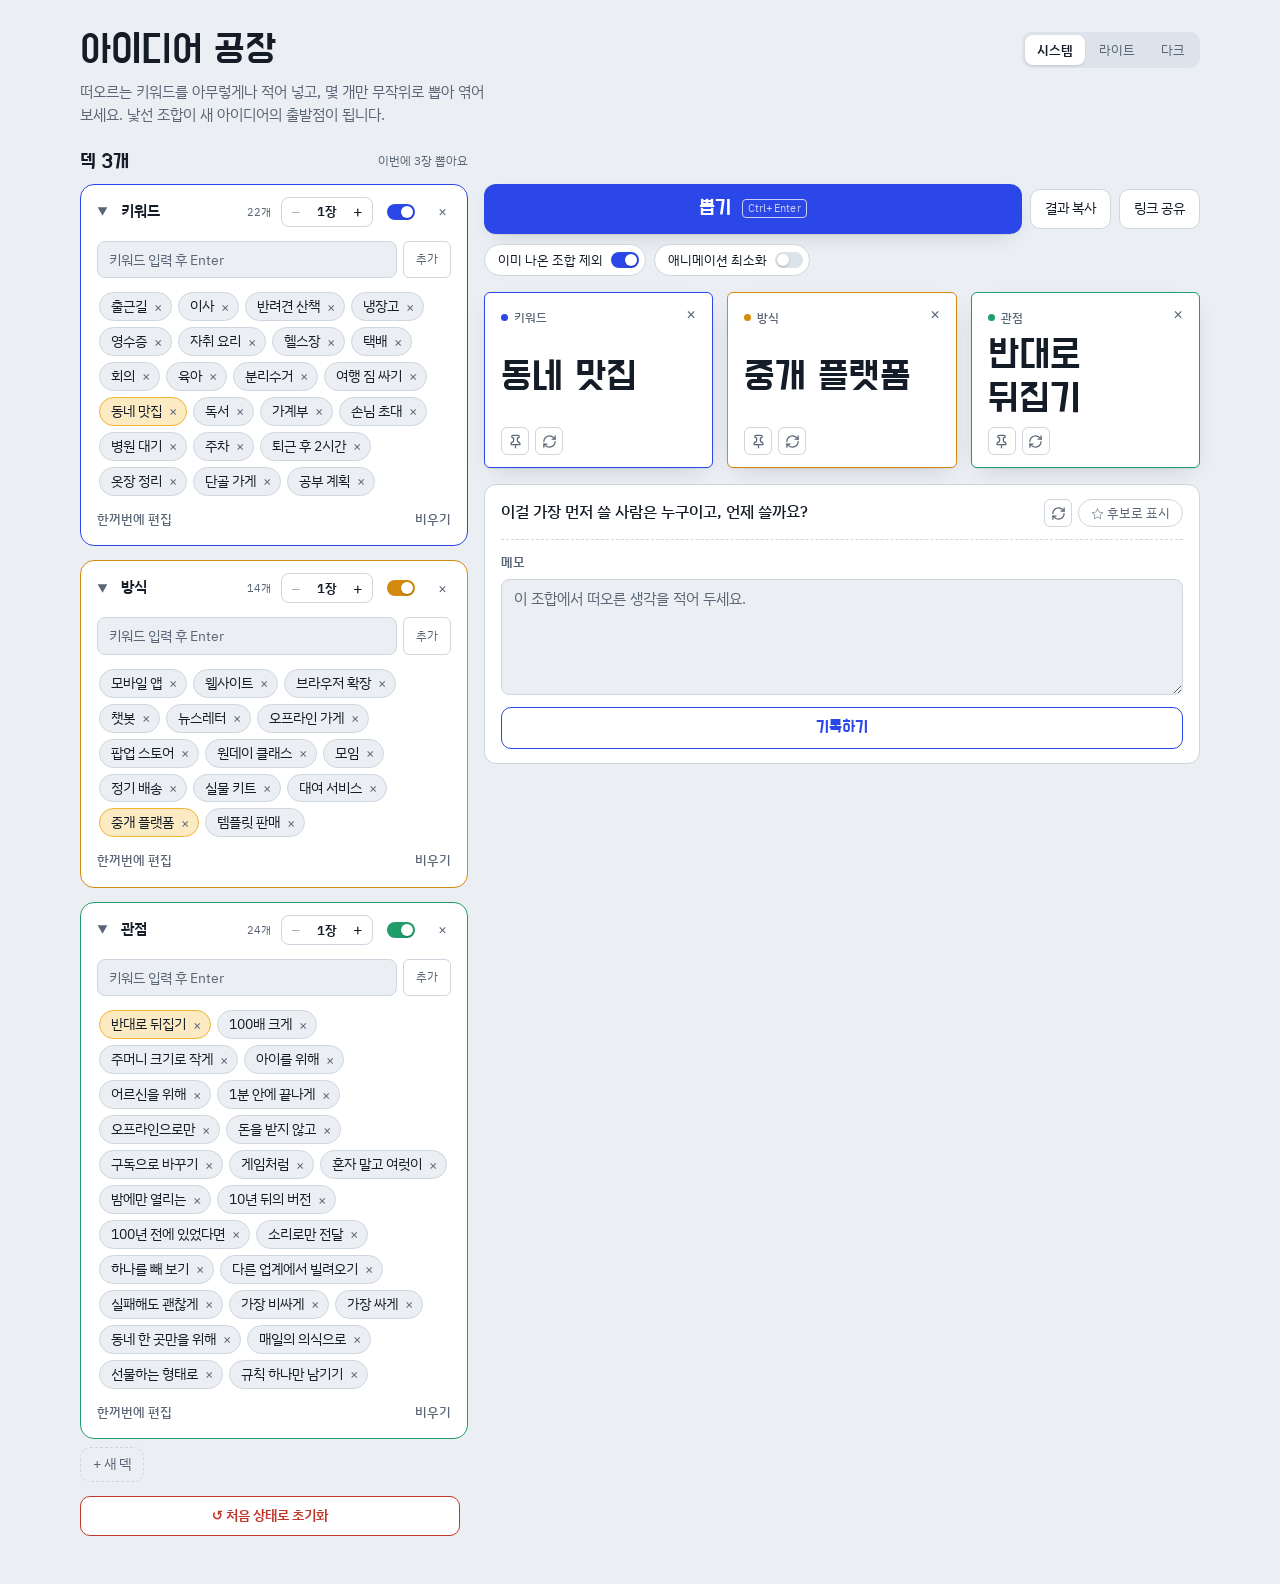
==== commit 27ca40a3: "Split the page into style.css and ES modules; simplify record rules - Move CSS to style.css and the " ====
--- a/index.html
+++ b/index.html
@@ -20,320 +20,7 @@
   };
   window.kwdrawMotion();
 </script>
-<style>
-/* Layout: 왼쪽은 키워드를 넣는 '통'(한 통 또는 두 통), 오른쪽은 뽑힌 쪽지가 놓이는 '판'. 좁은 화면에선 위아래로 쌓임. */
-:root {
-  color-scheme: light;
-  --paper: #EBEFF3;
-  --surface: #FFFFFF;
-  --ink: #141C27;
-  --muted: #5A6575;
-  --line: #CED6DF;
-  --accent: #2C47E8;
-  --accent-ink: #FFFFFF;
-  --mark: #F1B42F;
-  --mark-soft: #FCEBC2;
-  --twist-bg: #E9EDFF;
-  --danger: #C2372B;
-  --danger-ink: #FFFFFF;
-  /* 덱 구분 색: 저장한 덱 순서대로 */
-  --c0: #2C47E8; --c1: #D48A0C; --c2: #1F9D6B; --c3: #0E8FB8; --c4: #7A4DD8;
-  --chip-off: #DDE3EA;
-  --shadow: 0 1px 0 rgba(20,28,39,.06), 0 8px 24px -12px rgba(20,28,39,.25);
-
-  --f-display: "Do Hyeon", "IBM Plex Sans KR", system-ui, sans-serif;
-  --f-body: "IBM Plex Sans KR", system-ui, -apple-system, "Apple SD Gothic Neo", sans-serif;
-}
-@media (prefers-color-scheme: dark) {
-  :root:not([data-theme="light"]) {
-    --paper: #0E131A; --surface: #171F2A; --ink: #E6ECF3; --muted: #93A0B2; --line: #2A3543;
-    --accent: #7E90FF; --accent-ink: #0E131A; --mark: #F3C04F; --mark-soft: #3A3018; --twist-bg: #1C2445; --chip-off: #222C39;
-    --danger: #FF7B6E; --danger-ink: #0E131A;
-    --c0: #7E90FF; --c1: #F3C04F; --c2: #4CC896; --c3: #5CC8E8; --c4: #B394FF;
-    --shadow: 0 1px 0 rgba(0,0,0,.3), 0 10px 28px -12px rgba(0,0,0,.6);
-    color-scheme: dark;
-  }
-}
-:root[data-theme="dark"] {
-  --paper: #0E131A; --surface: #171F2A; --ink: #E6ECF3; --muted: #93A0B2; --line: #2A3543;
-  --accent: #7E90FF; --accent-ink: #0E131A; --mark: #F3C04F; --mark-soft: #3A3018; --twist-bg: #1C2445; --chip-off: #222C39;
-  --danger: #FF7B6E; --danger-ink: #0E131A;
-    --c0: #7E90FF; --c1: #F3C04F; --c2: #4CC896; --c3: #5CC8E8; --c4: #B394FF;
-  --shadow: 0 1px 0 rgba(0,0,0,.3), 0 10px 28px -12px rgba(0,0,0,.6);
-  color-scheme: dark;
-}
-
-* { box-sizing: border-box; }
-[hidden] { display: none !important; }
-body {
-  margin: 0;
-  background: var(--paper);
-  color: var(--ink);
-  font-family: var(--f-body);
-  font-size: 15px;
-  line-height: 1.55;
-  padding-left: max(16px, env(safe-area-inset-left, 0px));
-  padding-right: max(16px, env(safe-area-inset-right, 0px));
-  padding-block: 28px 48px;
-}
-button, input, textarea { font: inherit; color: inherit; }
-:focus-visible { outline: 2px solid var(--accent); outline-offset: 2px; }
-
-.wrap { max-width: 1120px; margin: 0 auto; display: grid; gap: 24px; }
-
-header.top { display: grid; grid-template-columns: minmax(0, 1fr) auto; align-items: center; gap: 8px 16px; }
-header.top h1 { font-family: var(--f-display); font-weight: 400; font-size: clamp(30px, 4.2vw, 40px); line-height: 1.1; margin: 0; letter-spacing: -.01em; text-wrap: balance; word-break: keep-all; }
-header.top p { margin: 0; color: var(--muted); max-width: 46ch; grid-column: 1 / -1; }
-
-.grid { display: grid; grid-template-columns: minmax(0, 380px) minmax(0, 1fr); gap: 24px; align-items: start; }
-@media (max-width: 820px) { .grid { grid-template-columns: minmax(0, 1fr); } .stage { order: -1; } }
-
-.label { font-size: 13px; font-weight: 600; color: var(--muted); }
-/* 구역 제목 (덱, 기록): 쪽지 단어와 같은 글꼴 */
-.sect { font-family: var(--f-display); font-weight: 400; font-size: 21px; line-height: 1; color: var(--ink); margin: 0; }
-
-/* 세그먼트 버튼 (통 개수, 기록 필터) */
-.seg { display: inline-flex; background: var(--chip-off); border-radius: 10px; padding: 3px; gap: 2px; }
-.seg button { border: 0; background: none; border-radius: 8px; padding: 5px 12px; font-size: 13px; cursor: pointer; color: var(--muted); }
-.seg button[aria-pressed="true"] { background: var(--surface); color: var(--ink); font-weight: 600; box-shadow: 0 1px 2px rgba(20,28,39,.12); }
-
-/* ── 통 (입력) ── */
-.pools { display: grid; gap: 14px; min-width: 0; }
-.foot-right { display: flex; gap: 14px; margin-left: auto; }
-.toggle.mini { padding: 4px; border: 0; background: none; }
-.reset-zone { display: grid; gap: 8px; }
-.reset-btn {
-  height: 40px; border-radius: 10px; cursor: pointer; font-size: 13.5px; font-weight: 600;
-  border: 1px solid var(--danger); background: var(--surface); color: var(--danger);
-}
-.reset-btn:hover, .reset-btn[aria-expanded="true"] { background: var(--danger); color: var(--danger-ink); }
-.reset-panel { width: 100%; background: var(--surface); border: 1px solid var(--danger); border-radius: 12px; padding: 14px 16px; display: grid; gap: 10px; }
-.reset-panel b { font-weight: 600; }
-.reset-desc { margin: 0; color: var(--muted); font-size: 13px; }
-.reset-actions { display: flex; gap: 8px; flex-wrap: wrap; }
-.danger { height: 40px; padding: 0 14px; border-radius: 10px; border: 0; background: var(--danger); color: var(--danger-ink); cursor: pointer; font-size: 13.5px; font-weight: 600; }
-.danger:disabled { opacity: .4; cursor: default; }
-.chips { display: flex; flex-wrap: wrap; gap: 6px; padding: 2px; }
-.chip {
-  display: inline-flex; align-items: center;
-  border: 1px solid var(--line); background: var(--paper); border-radius: 999px;
-  font-size: 13.5px; transition: background .15s, opacity .15s;
-}
-.chip:hover { border-color: var(--muted); }
-.chip-label { border: 0; background: none; padding: 3px 3px 3px 11px; cursor: pointer; border-radius: 999px 0 0 999px; }
-.chip-x { border: 0; background: none; padding: 3px 9px 3px 4px; cursor: pointer; color: var(--muted); font-size: 14px; line-height: 1; border-radius: 0 999px 999px 0; }
-.chip-x:hover { color: var(--danger); }
-.chip-add { display: flex; gap: 6px; }
-.add-input {
-  flex: 1; min-width: 0; background: var(--paper); border: 1px solid var(--line); border-radius: 8px;
-  padding: 7px 11px; font-size: 14px;
-}
-.add-input::placeholder { color: var(--muted); }
-.chip-add .mini-btn { padding: 0 12px; }
-
-
-/* 저장한 덱: 체크(이번에 쓸지) · 이름(눌러서 편집) · 장 수 */
-.decks { display: grid; gap: 12px; min-width: 0; }
-.decks-head { display: flex; align-items: center; justify-content: space-between; gap: 8px; flex-wrap: wrap; }
-.decks-note { font-size: 12px; color: var(--muted); font-variant-numeric: tabular-nums; }
-.deck-list { list-style: none; margin: 0; padding: 0; display: grid; gap: 14px; }
-.deck-row {
-  display: grid; gap: 14px;
-  background: var(--surface); border: 1px solid var(--line); border-radius: 14px; padding: 12px 12px 12px 16px;
-}
-.deck-row.on { border-color: var(--dot); padding-bottom: 16px; }
-.deck-head { display: grid; grid-template-columns: minmax(0, 1fr) auto auto auto; align-items: center; gap: 10px; }
-.deck-title { display: flex; align-items: baseline; gap: 8px; min-width: 0; }
-.deck-name {
-  min-width: 0; width: 100%; max-width: 16ch; border: 0; border-bottom: 1.5px dashed transparent; border-radius: 0;
-  background: none; padding: 2px 0; font-size: 14.5px; font-weight: 600;
-}
-.deck-name:hover { border-bottom-color: var(--line); }
-.deck-name:focus { border-bottom-color: var(--dot); outline: none; }
-.deck-fold {
-  flex: none; align-self: center; width: 22px; height: 22px; margin-left: -6px; border: 0; background: none; color: var(--muted);
-  border-radius: 6px; cursor: pointer; font-size: 11px; line-height: 1; transition: transform .15s;
-}
-.deck-fold:hover { color: var(--ink); background: var(--paper); }
-.deck-fold[aria-expanded="false"] { transform: rotate(-90deg); }
-.deck-row.unused .deck-fold { visibility: hidden; }
-.deck-row.on.folded { padding-bottom: 12px; }
-.deck-title small { font-size: 11px; color: var(--muted); font-variant-numeric: tabular-nums; flex: none; }
-.deck-edit { display: grid; gap: 12px; padding-right: 4px; }
-.deck-edit textarea {
-  width: 100%; min-height: 96px; resize: vertical;
-  background: var(--paper); border: 1px solid var(--line); border-radius: 10px; padding: 10px 12px; line-height: 1.6;
-}
-.deck-row.unused .deck-title, .deck-row.unused .deck-step { opacity: .5; }
-.decks-head .decks-note { min-width: 0; text-align: right; }
-.deck-body { display: grid; gap: 8px; }
-.deck-del { min-width: 26px; border: 0; background: none; color: var(--muted); cursor: pointer; padding: 4px 6px; border-radius: 6px; font-size: 15px; line-height: 1; }
-.deck-del:hover { color: var(--danger); }
-.deck-del.armed { background: var(--danger); color: var(--danger-ink); font-size: 12px; font-weight: 600; padding: 5px 8px; }
-/* 덱 켜기/끄기 스위치: 켜지면 덱 색 */
-.deck-row .deck-use[aria-pressed="true"] .sw { background: var(--dot); }
-.deck-step { display: inline-flex; align-items: center; border: 1px solid var(--line); border-radius: 8px; }
-.deck-step button { width: 28px; height: 28px; border: 0; background: none; cursor: pointer; font-size: 16px; border-radius: 7px; }
-.deck-step button:hover:not(:disabled) { background: var(--paper); }
-.deck-step button:disabled { opacity: .35; cursor: default; }
-.deck-step b { min-width: 2.6em; text-align: center; font-size: 13px; font-weight: 600; font-variant-numeric: tabular-nums; }
-.deck-add { justify-self: start; border: 1px dashed var(--line); background: none; color: var(--muted); border-radius: 10px; padding: 6px 12px; font-size: 13.5px; cursor: pointer; }
-.deck-add:hover { color: var(--ink); border-color: var(--muted); }
-
-.chip.off { background: var(--chip-off); color: var(--muted); text-decoration: line-through; opacity: .7; }
-.chip.hit { background: var(--mark-soft); border-color: var(--mark); }
-.chips-empty { color: var(--muted); font-size: 13px; }
-.pool-foot { display: flex; justify-content: space-between; gap: 8px; flex-wrap: wrap; }
-.linkbtn { background: none; border: 0; padding: 3px 6px; margin: -3px -6px; border-radius: 6px; color: var(--muted); font-size: 12.5px; font-weight: 500; cursor: pointer; }
-.linkbtn:hover:not(:disabled) { color: var(--ink); background: var(--chip-off); }
-.linkbtn:disabled { opacity: .4; cursor: default; }
-
-/* ── 판 (결과) ── */
-.stage { display: grid; gap: 16px; min-width: 0; }
-/* 뽑기 줄: [뽑기(남는 폭)] [결과 복사] [링크 공유] / 다음 줄에 [이미 나온 조합 제외] [애니메이션 최소화] */
-.controls { display: grid; grid-template-columns: minmax(0, 1fr) auto auto; align-items: center; gap: 10px 8px; }
-.controls:has(#share[hidden]) { grid-template-columns: minmax(0, 1fr) auto; }   /* Artifact 안: 링크 공유가 없으면 빈칸 없이 */
-.controls .opts { grid-row: 2; grid-column: 1 / -1; justify-self: start; }
-.controls .draw { justify-content: center; }
-/* 휴대폰: 단축키 표시 숨김 */
-@media (max-width: 560px) { .draw kbd { display: none; } }
-/* 넓은 화면: 뽑기 줄 위쪽 끝을 첫 덱 카드 위쪽 끝에 맞춤 (왼쪽 '덱 N개' 줄 높이 + 간격만큼 내림) */
-@media (min-width: 821px) { .stage { padding-top: 33px; } }
-/* 뽑기 버튼 (기록하기도 모양을 같이 쓰되 아래에서 테두리 버튼으로 낮춤) */
-.draw, .save-btn {
-  border-radius: 12px; cursor: pointer;
-  background: var(--accent); color: var(--accent-ink);
-  font-family: var(--f-display); letter-spacing: .01em; box-shadow: var(--shadow);
-  transition: transform .12s;
-}
-@media (hover: hover) {
-  .draw:hover:not(:disabled), .save-btn:hover { transform: translateY(-1px); }
-}
-.draw:active:not(:disabled), .save-btn:active { transform: translateY(1px); }
-.draw {
-  height: 50px; padding: 0 26px; border: 0; font-size: 21px;
-  display: inline-flex; align-items: center; gap: 10px;
-}
-.draw:disabled { opacity: .45; cursor: default; }
-.draw kbd { font-family: var(--f-body); font-size: 11px; font-variant-numeric: tabular-nums; opacity: .75; border: 1px solid currentColor; border-radius: 4px; padding: 0 5px; }
-.ghost { height: 40px; padding: 0 14px; white-space: nowrap; border-radius: 10px; border: 1px solid var(--line); background: var(--surface); cursor: pointer; font-size: 13.5px; }
-.ghost:hover:not(:disabled) { border-color: var(--muted); }
-.ghost:disabled { opacity: .4; cursor: default; }
-
-.toggle {
-  display: inline-flex; align-items: center; gap: 8px; cursor: pointer;
-  border: 1px solid var(--line); background: var(--surface); border-radius: 999px;
-  padding: 5px 13px 5px 6px; font-size: 13px;
-}
-.toggle .sw { width: 28px; height: 16px; border-radius: 999px; background: var(--chip-off); position: relative; transition: background .15s; flex: none; }
-.toggle .sw::after { content: ""; position: absolute; top: 2px; left: 2px; width: 12px; height: 12px; border-radius: 50%; background: var(--surface); box-shadow: 0 1px 2px rgba(0,0,0,.25); transition: left .15s; }
-.toggle[aria-pressed="true"] .sw { background: var(--accent); }
-.toggle[aria-pressed="true"] .sw::after { left: 14px; }
-.toggle small { color: var(--muted); font-size: 12px; }
-.controls .opts { display: flex; flex-wrap: wrap; gap: 8px; }
-#opt-unique, #opt-motion { padding: 5px 6px 5px 13px; }   /* 글자 왼쪽, 스위치 오른쪽 (덱 카드 스위치와 같은 순서) */
-
-.slips { display: grid; grid-template-columns: repeat(auto-fill, minmax(180px, 1fr)); gap: 14px; }
-.slip {
-  position: relative; background-color: var(--surface); border: 1.5px solid var(--dot, var(--line)); border-radius: 6px;
-  min-height: 132px; padding: 16px 16px 12px; display: grid; grid-template-rows: auto 1fr auto; gap: 6px;
-  box-shadow: var(--shadow);
-}
-.slip.locked { border-color: var(--mark); box-shadow: 0 0 0 2px var(--mark-soft), var(--shadow); }
-.slip-x {
-  position: absolute; top: 8px; right: 8px; width: 26px; height: 26px; border: 0; border-radius: 7px;
-  background: none; color: var(--muted); cursor: pointer; font-size: 17px; line-height: 1;
-}
-.slip-x:hover { background: var(--paper); color: var(--ink); }
-.slip .meta { padding-right: 26px; }
-.slip .meta { display: flex; justify-content: space-between; gap: 8px; font-size: 12px; font-weight: 500; color: var(--muted); }
-.slip .src { display: inline-flex; align-items: center; gap: 6px; min-width: 0; overflow: hidden; text-overflow: ellipsis; white-space: nowrap; }
-.slip .src::before { content: ""; width: 7px; height: 7px; border-radius: 50%; background: var(--dot, var(--accent)); flex: none; }
-.slip .word {
-  font-family: var(--f-display); font-size: clamp(30px, 3.4vw, 40px); line-height: 1.1;
-  align-self: center; overflow-wrap: anywhere; text-wrap: balance;
-}
-.slip.spinning .word { color: var(--muted); filter: blur(.4px); }
-.slip .acts { display: flex; gap: 6px; flex-wrap: wrap; }
-.slip .acts button { border: 1px solid var(--line); background: none; border-radius: 6px; padding: 2px 9px; font-size: 12px; cursor: pointer; color: var(--muted); }
-.slip .acts button:hover { color: var(--ink); border-color: var(--muted); }
-.slip.locked .acts .lock { background: var(--mark); border-color: var(--mark); color: #141C27; }
-/* 아이콘 버튼 (이것만 다시·고정): 글자 대신 아이콘, 이름은 title·aria-label로 */
-.slip .acts .ico-btn, .mini-btn.ico-btn { width: 28px; height: 28px; padding: 0; display: inline-grid; place-items: center; }
-.ico { width: 15px; height: 15px; fill: none; stroke: currentColor; stroke-width: 2; stroke-linecap: round; stroke-linejoin: round; }
-.slip.locked .lock .ico { fill: currentColor; }
-.slip.landed { animation: land .35s cubic-bezier(.2,.9,.3,1.3); }
-@keyframes land { from { transform: translateY(-6px) scale(.97); } }
-
-.empty-stage { border: 1.5px dashed var(--line); border-radius: 12px; padding: 36px 20px; text-align: center; color: var(--muted); }
-.empty-stage b { display: block; font-family: var(--f-display); font-weight: 400; font-size: 24px; color: var(--ink); margin-bottom: 4px; }
-
-.combo { background: var(--surface); border: 1px solid var(--line); border-radius: 12px; padding: 14px 16px; display: grid; gap: 8px; }
-.star-btn { border: 1px solid var(--line); background: none; border-radius: 999px; padding: 3px 12px; font-size: 13px; cursor: pointer; color: var(--muted); }
-.star-btn:hover { border-color: var(--muted); color: var(--ink); }
-.star-btn[aria-pressed="true"] { background: var(--mark-soft); border-color: var(--mark); color: var(--ink); }
-.save-btn { height: 42px; margin-top: 4px; border: 1.5px solid var(--accent); border-radius: 10px; font-size: 17px; background: var(--surface); color: var(--accent); box-shadow: none; }
-.save-btn.saved { background: var(--twist-bg); color: var(--accent); box-shadow: none; }
-.combo-q-row { display: flex; align-items: flex-start; justify-content: space-between; gap: 8px 12px; flex-wrap: wrap; }
-.combo-actions { display: flex; align-items: center; gap: 6px; flex: none; }
-.combo-q { font-size: 16px; font-weight: 500; margin: 0; text-wrap: balance; min-width: 0; }
-.mini-btn { flex: none; border: 1px solid var(--line); background: none; border-radius: 6px; padding: 2px 9px; font-size: 12px; cursor: pointer; color: var(--muted); }
-.mini-btn:hover { color: var(--ink); border-color: var(--muted); }
-
-/* 메모 */
-.memo { display: grid; gap: 6px; border-top: 1px dashed var(--line); padding-top: 12px; margin-top: 4px; }
-.memo-head { display: flex; justify-content: space-between; align-items: baseline; gap: 8px; }
-.memo-state { font-size: 12px; font-variant-numeric: tabular-nums; color: var(--muted); }
-textarea#memo {
-  --lh: 26px;
-  width: 100%; min-height: calc(var(--lh) * 4 + 12px); resize: vertical;
-  border: 1px solid var(--line); border-radius: 8px; padding: 6px 12px;
-  line-height: var(--lh); font-size: 14.5px;
-  background-color: var(--paper);
-}
-textarea#memo::placeholder { color: var(--muted); }
-
-.history { display: grid; gap: 8px; }
-.history-head { display: flex; justify-content: space-between; align-items: center; flex-wrap: wrap; gap: 8px 14px; }
-.history-tools { display: flex; align-items: center; gap: 14px; flex-wrap: wrap; }
-.history ol { list-style: none; margin: 0; padding: 0; display: grid; }
-.history li { display: grid; grid-template-columns: minmax(0, 1fr) auto; align-items: center; border-top: 1px solid var(--line); }
-.history .h-open {
-  width: 100%; text-align: left; background: none; border: 0;
-  padding: 9px 2px; cursor: pointer; font-size: 13.5px; min-width: 0;
-  display: grid; grid-template-columns: auto minmax(0, 1fr); column-gap: 12px; row-gap: 2px; align-items: baseline;
-}
-.history .h-open:hover .words { color: var(--accent); }
-.history .t { font-size: 12px; color: var(--muted); font-variant-numeric: tabular-nums; }
-.history .words, .history .memo-preview { min-width: 0; overflow: hidden; text-overflow: ellipsis; white-space: nowrap; }
-.history .memo-preview { grid-column: 2; color: var(--muted); font-size: 12.5px; }
-.history .memo-preview::before { content: "✎ "; color: var(--mark); }
-.history .h-star { background: none; border: 0; cursor: pointer; font-size: 18px; line-height: 1; padding: 6px 8px; color: var(--muted); }
-.history .h-star:hover { color: var(--ink); }
-.history .h-star[aria-pressed="true"] { color: var(--mark); }
-.history-empty { color: var(--muted); font-size: 13px; padding: 9px 2px; }
-.history .h-more { padding: 10px 2px; justify-self: start; }
-
-.toast { position: fixed; left: 50%; bottom: calc(24px + env(safe-area-inset-bottom, 0px)); transform: translateX(-50%); background: var(--ink); color: var(--paper); padding: 8px 16px; border-radius: 8px; font-size: 13.5px; max-width: calc(100% - 32px); }
-
-/* 터치 화면: 작은 버튼의 누르는 영역을 키움 */
-@media (pointer: coarse) {
-  .chip-label { padding: 7px 4px 7px 12px; }
-  .chip-x { padding: 7px 12px 7px 6px; }
-  .slip .acts button, .mini-btn { padding: 6px 12px; }
-  .slip .acts .ico-btn, .mini-btn.ico-btn { width: 36px; height: 36px; padding: 0; }
-  .slip-x, .deck-del { min-width: 36px; height: 36px; }
-  .deck-step button { width: 36px; height: 36px; }
-  .deck-fold { width: 32px; height: 32px; }
-  .toggle.mini { padding: 10px 6px; }
-}
-.toast { display: flex; align-items: center; gap: 12px; }
-.toast button { border: 0; background: none; padding: 2px 0; color: var(--mark); font-weight: 600; cursor: pointer; text-decoration: underline; text-underline-offset: 3px; }
-
-/* 애니메이션 최소화 (뽑기 줄의 스위치, 기본은 OS 설정을 따름) */
-:root[data-motion="reduce"] *, :root[data-motion="reduce"] ::before, :root[data-motion="reduce"] ::after { animation: none !important; transition: none !important; }
-:root[data-motion="reduce"] .draw, :root[data-motion="reduce"] .save-btn { transform: none !important; }
-</style>
+<link rel="stylesheet" href="style.css">
 </head>
 <body>
 
@@ -433,851 +120,6 @@
 </div>
 <div class="toast" id="toast" role="status" hidden></div>
 
-<script>
-(() => {
-  // 예시 덱은 서비스·사이드 프로젝트를 구상하는 사람 기준. 덱끼리 같은 말이 겹치지 않게 할 것
-  const SAMPLE_A = "출근길, 이사, 반려견 산책, 냉장고, 영수증, 자취 요리, 헬스장, 택배\n회의, 육아, 분리수거, 여행 짐 싸기, 동네 맛집, 독서, 가계부, 손님 초대\n병원 대기, 주차, 퇴근 후 2시간, 옷장 정리, 단골 가게, 공부 계획";
-  const SAMPLE_B = "모바일 앱, 웹사이트, 브라우저 확장, 챗봇, 뉴스레터, 오프라인 가게, 팝업 스토어\n원데이 클래스, 모임, 정기 배송, 실물 키트, 대여 서비스, 중개 플랫폼, 템플릿 판매";
-  const TWISTS = [
-    "반대로 뒤집기", "100배 크게", "주머니 크기로 작게", "아이를 위해", "어르신을 위해",
-    "1분 안에 끝나게", "오프라인으로만", "돈을 받지 않고", "구독으로 바꾸기", "게임처럼",
-    "혼자 말고 여럿이", "밤에만 열리는", "10년 뒤의 버전", "100년 전에 있었다면", "소리로만 전달",
-    "하나를 빼 보기", "다른 업계에서 빌려오기", "실패해도 괜찮게", "가장 비싸게", "가장 싸게",
-    "동네 한 곳만을 위해", "매일의 의식으로", "선물하는 형태로", "규칙 하나만 남기기",
-  ];
-  const PROMPTS = [
-    "이 조합이 해결할 수 있는 불편함은 무엇일까요?",
-    "이걸 가장 먼저 쓸 사람은 누구이고, 언제 쓸까요?",
-    "주말 이틀 안에 만들 수 있는 가장 작은 버전은 무엇일까요?",
-    "사람들이 돈을 낸다면 무엇에 낼까요?",
-    "비슷한 게 이미 있다면, 무엇이 달라야 할까요?",
-  ];
-  const $ = id => document.getElementById(id);
-  // '이것만 다시' 순환 화살표 아이콘 (쪽지와 질문 줄이 같이 씀)
-  const ICON_REROLL = '<svg class="ico" viewBox="0 0 24 24" aria-hidden="true"><path d="M3 12a9 9 0 0 1 9-9 9.75 9.75 0 0 1 6.74 2.74L21 8"/><path d="M21 3v5h-5"/><path d="M21 12a9 9 0 0 1-9 9 9.75 9.75 0 0 1-6.74-2.74L3 16"/><path d="M8 16H3v5"/></svg>';
-  $("q-reroll").innerHTML = ICON_REROLL;
-  const slipsEl = $("slips"), memoEl = $("memo");
-  // 애니메이션 최소화 여부는 <html data-motion>이 기준 (머리 스크립트·스위치가 정함)
-  const reduced = () => document.documentElement.dataset.motion === "reduce";
-
-  const store = {
-    get(k) { try { return JSON.parse(localStorage.getItem("kwdraw:" + k)); } catch { return null; } },
-    set(k, v) { try { localStorage.setItem("kwdraw:" + k, JSON.stringify(v)); } catch {} },
-  };
-  // 배포된 페이지에서만 주소 공유. 다른 페이지 안에 끼워진 경우(미리보기 등)에는 끔
-  const framed = (() => { try { return window.self !== window.top; } catch { return true; } })();
-  const stamp = () => {
-    const t = new Date(), p = v => String(v).padStart(2, "0");
-    return `${p(t.getMonth() + 1)}.${p(t.getDate())} ${p(t.getHours())}:${p(t.getMinutes())}`;
-  };
-  function rand(max) {
-    const a = new Uint32Array(1); crypto.getRandomValues(a); return a[0] % max;
-  }
-  const newId = () => Date.now().toString(36) + rand(1e6).toString(36);
-  const splitRaw = s => (s ?? "").split(/[,\n;，、]+/).map(raw => raw.trim().replace(/^[#\-*•·]+\s*/, "")).filter(Boolean);
-  const uniq = list => {
-    const seen = new Set();
-    return list.filter(w => { const k = w.toLowerCase(); if (seen.has(k)) return false; seen.add(k); return true; });
-  };
-
-  // ── 덱 ──
-  // 저장한 덱: [{id, name, text, excluded, use, n}]. use는 이번 뽑기에 쓸지, n은 그 덱에서 몇 장 뽑을지
-  let decks = store.get("decks");
-  if (!Array.isArray(decks)) decks = migrateDecks();
-  // 관점 카드는 이제 보통 덱 하나(id "t"). 예전에 따로 저장하던 관점 카드는 덱 목록 끝으로 옮김
-  {
-    const old = store.get("twistDeck");
-    if (old && !decks.some(d => d.id === "t"))
-      decks.push({ id: "t", name: "관점", text: old.text ?? "", excluded: old.excluded ?? [], use: store.get("twistOn") ?? true, n: 1, fold: !!old.fold });
-    // 옮긴 관점 덱을 먼저 저장하고, 저장된 목록에 관점 덱("t")이 있는 게 확인될 때만 예전 키를 지움
-    if (old) store.set("decks", decks);
-    if (!old || store.get("decks")?.some(d => d.id === "t"))
-      try { localStorage.removeItem("kwdraw:twistDeck"); localStorage.removeItem("kwdraw:twistOn"); } catch {}
-  }
-  for (const d of decks) { d.excluded ??= []; d.n = Math.max(1, d.n | 0); }
-  let armedDel = null, armTimer;   // 목록의 × : 한 번 누르면 '삭제'로 바뀌고 3초 안에 한 번 더 눌러야 지워짐
-
-  // 예전 저장값(덱 A·B, 관점 카드, 저장한 세트)을 덱 목록으로 옮김. 처음 방문이면 예시 덱 세 개
-  function migrateDecks() {
-    const out = [];
-    const add = (name, text, excluded, use, n) => {
-      if (text == null || out.some(d => d.text === text)) return;
-      out.push({ id: newId(), name, text, excluded: excluded ?? [], use, n });
-    };
-    // 처음 방문(예전 저장값 없음)이면 키워드·방식·관점 덱을 모두 켜고 한 장씩
-    const fresh = store.get("input") == null, dual = fresh || store.get("mode") === "dual";
-    add(store.get("nameA") || "키워드", store.get("input") ?? SAMPLE_A, store.get("excluded"), true, fresh ? 1 : dual ? (store.get("nA") ?? 1) : (store.get("n") ?? 2));
-    add(store.get("nameB") || "방식", store.get("inputB") ?? SAMPLE_B, store.get("excludedB"), dual, store.get("nB") ?? 1);
-    for (const pr of store.get("presets") ?? []) {
-      add(pr.name, pr.a, pr.exA, false, 1);
-      if (pr.mode === "dual") add(`${pr.name} · ${pr.nameB || "방식"}`, pr.b, pr.exB, false, 1);
-    }
-    out.push({ id: "t", name: "관점", text: store.get("inputT") ?? TWISTS.join(", "), excluded: store.get("excludedT") ?? [], use: store.get("twistOn") ?? true, n: 1 });
-    return out;
-  }
-
-  let skipSeen = store.get("skipSeen") ?? true;     // 이미 나온 조합 제외
-  let current = [];        // [{word, from: 덱 id, locked}]
-  let history = store.get("history") ?? [];
-  for (const h of history) h.id ??= newId();
-  const isSaved = e => !!e && history.some(h => h.id === e.id);
-  // 다음 뽑기로 넘어가면 지금 조합을 기록으로 넘김 (기록하기를 안 눌러도).
-  // 빼는 경우: '✓ 기록됨'을 눌러 직접 뺀 조합(dropped), 처음 화면의 예시 뽑기(sample)에 메모·★가 없을 때
-  const keepIfNoted = () => {
-    if (!entry || !entry.words?.length || isSaved(entry) || entry.dropped) return;
-    if (entry.sample && !entry.memo && !entry.star) return;
-    delete entry.sample; history.unshift(entry);
-  };
-  let sampleDraw = false;   // 처음 방문·초기화 때 예시로 한 번 뽑아 두는 뽑기
-  // 셔플·착지 중인 쪽지의 '덱 id\n키워드'. 덱 칩 하이라이트는 애니메이션이 끝난 뒤에 (칸 번호가 아니라 키워드로 기억해 × 로 칸이 빠져도 안 어긋남)
-  let spinning = false, spinSlots = [], hitTimer;
-  // 지금 화면의 조합. 메모·별표는 여기에 붙고, 기록(history)에는 다음 뽑기 때 넘어감
-  let entry = null;
-  let filter = "all";
-  let showAll = false;   // 전체 필터에서 12개 넘는 기록 펼치기
-  const prune = () => { let plain = 0; history = history.filter(h => h.memo || h.star || ++plain <= 300); };
-  const saveHistory = () => { store.set("history", history); store.set("current", entry); };
-  const saveDecks = () => store.set("decks", decks);
-
-  const getDeck = id => decks.find(d => d.id === id);
-  const deckWords = d => d ? uniq(splitRaw(d.text)) : [];
-  const usable = d => { const ex = new Set(d?.excluded ?? []); return deckWords(d).filter(w => !ex.has(w)); };
-  const drawDecks = () => decks.filter(d => d.use && usable(d).length);
-  const want = d => Math.min(Math.max(1, d.n), usable(d).length);
-  const deckColor = id => { const i = decks.findIndex(d => d.id === id); return `var(--c${Math.max(0, i) % 5})`; };
-  const deckName = id => getDeck(id)?.name ?? "지운 덱";
-  const findDeckOf = word => decks.find(d => deckWords(d).includes(word))?.id ?? null;
-  // 예전 기록의 관점 카드(twist)는 관점 덱(id "t")에서 뽑은 키워드 한 장으로 바꿈
-  function absorbTwist(h) {
-    if (!h) return;
-    if (h.twist) { h.words = [...h.words, h.twist]; if (h.decks) h.decks = [...h.decks, "t"]; }
-    delete h.twist;
-  }
-  history.forEach(absorbTwist);
-
-  // 덱 내용은 text가 원본. 칩 추가·삭제도 text를 고쳐서 저장함
-  function setWords(d, list) { d.text = list.join(", "); saveDecks(); }
-  function addWords(d, raw) {
-    const words = deckWords(d), have = new Set(words.map(w => w.toLowerCase()));
-    const fresh = uniq(splitRaw(raw)).filter(w => !have.has(w.toLowerCase()));
-    if (fresh.length) setWords(d, [...words, ...fresh]);
-    return fresh.length;
-  }
-  function removeWord(d, w) {
-    d.excluded = d.excluded.filter(x => x !== w);
-    setWords(d, deckWords(d).filter(x => x !== w));
-  }
-
-  // 칩 ×로 지운 키워드는 알림의 '되돌리기'로 살림
-  function removeWithUndo(d, w) {
-    // 되돌릴 때는 지운 키워드만 원래 자리에 다시 넣음 (그 사이에 한 다른 편집은 그대로)
-    const at = deckWords(d).indexOf(w), wasOff = d.excluded.includes(w);
-    removeWord(d, w); renderAll();
-    toast(`‘${w}’를 뺐어요`, () => {
-      // 그 사이 같은 키워드를 (대소문자만 달라도) 다시 넣었으면 그대로 둠
-      const words = deckWords(d);
-      if (words.some(x => x.toLowerCase() === w.toLowerCase())) return;
-      words.splice(Math.min(at, words.length), 0, w);
-      if (wasOff && !d.excluded.includes(w)) d.excluded.push(w);
-      setWords(d, words); renderAll();
-    });
-  }
-
-  const pickOne = list => list.length ? list[rand(list.length)] : undefined;
-
-  // ── 공유 링크 ──
-  // ?dn=덱 이름&dw=키워드,키워드&dc=장 수 (덱마다 반복) &d=뽑힌 키워드&m=메모 (예전 링크의 t=관점 카드도 읽음)
-  const params = new URLSearchParams(location.search);
-  const csv = s => (s ?? "").split(",").map(x => x.trim()).filter(Boolean);
-  let shared = [];
-  if (params.getAll("dw").length) {
-    const names = params.getAll("dn"), counts_ = params.getAll("dc");
-    shared = params.getAll("dw").map((w, i) => ({ name: names[i] || `덱 ${i + 1}`, words: csv(w), n: parseInt(counts_[i], 10) || 1 }));
-  } else if (params.get("k")) {   // 예전 형식 링크
-    shared.push({ name: params.get("na") || "키워드", words: csv(params.get("k")), n: parseInt(params.get("n"), 10) || 2 });
-    if (params.get("p") === "2" && params.get("k2")) shared.push({ name: params.get("nb") || "방식", words: csv(params.get("k2")), n: parseInt(params.get("n2"), 10) || 1 });
-  }
-  shared = shared.filter(s => s.words.length);
-  if (shared.length) {
-    // 같은 덱이 있으면 그 덱을 쓰고, 없으면 새 덱으로 추가. 내 덱은 덮지 않음
-    decks.forEach(d => d.use = false);
-    const ids = shared.map(s => {
-      const text = s.words.join(", ");
-      // text 원문은 줄바꿈·띄어쓰기가 다를 수 있으니(예시 덱은 줄바꿈 포함) 키워드 목록으로 비교
-      const key = s.words.join("\n");
-      let d = decks.find(x => deckWords(x).join("\n") === key);
-      if (!d) {
-        const name = decks.some(x => x.name === s.name) ? `${s.name} (공유)` : s.name;
-        d = { id: newId(), name, text, excluded: [], use: true, n: s.n };
-        decks.push(d);
-      }
-      d.use = true; d.n = s.n;
-      return d.id;
-    });
-    current = [...csv(params.get("d")), ...csv(params.get("d2"))]
-      .map(word => { const id = ids.find(x => deckWords(getDeck(x)).includes(word)); return id ? { word, from: id, locked: false } : null; })
-      .filter(Boolean);
-    const t = params.get("t"), td = t && (getDeck("t") && deckWords(getDeck("t")).includes(t) ? getDeck("t") : decks.find(d => deckWords(d).includes(t)));
-    if (td) { if (!td.use) { td.use = true; td.n = 1; } current.push({ word: t, from: td.id, locked: false }); }
-    saveDecks();
-  }
-
-  function shareUrl() {
-    const used = decks.filter(d => d.use && deckWords(d).length);
-    if (!used.length) return location.pathname;
-    const enc = encodeURIComponent, list = l => l.map(enc).join(",");
-    const q = [];
-    for (const d of used) q.push(`dn=${enc(d.name)}`, `dw=${list(deckWords(d))}`, `dc=${d.n}`);
-    if (current.length) q.push(`d=${list(current.map(c => c.word))}`);
-    if (current.length && entry?.memo) q.push(`m=${enc(entry.memo)}`);
-    return location.pathname + "?" + q.join("&");
-  }
-  function syncUrl() {
-    if (spinning || framed) return;
-    try { window.history.replaceState(null, "", shareUrl()); } catch {}
-  }
-
-  // ── 렌더링 ──
-  // 덱 카드: 이름·장 수·켜기·삭제 줄, 켠 덱은 그 아래에 키워드 편집까지 펼쳐 보임
-  const bulkOpen = new Set();   // 한꺼번에 편집 칸을 펼친 덱
-  function renderDecks() {
-    const list = $("deck-list");
-    // 다시 그린 뒤에도 키보드 초점과 입력 위치 유지
-    const act = document.activeElement, fk = act?.dataset?.fk;
-    const caret = fk && typeof act.selectionStart === "number" ? act.selectionStart : null;
-    list.replaceChildren(...decks.map(deckCard));
-    if (fk) {
-      const el = list.querySelector(`[data-fk="${fk}"]`);
-      if (el) { el.focus(); if (caret != null) try { el.setSelectionRange(caret, caret); } catch {} }
-    }
-    const total = drawDecks().reduce((s, d) => s + want(d), 0);
-    $("decks-title").textContent = `덱 ${decks.length}개`;
-    $("decks-note").textContent = total ? `이번에 ${total}장 뽑아요` : "켜진 덱이 없어요";
-  }
-
-  function deckCard(d) {
-    const li = document.createElement("li");
-    li.className = "deck-row" + (d.use ? " on" : " unused") + (d.use && d.fold ? " folded" : "");
-    li.style.setProperty("--dot", deckColor(d.id));
-    const head = document.createElement("div");
-    head.className = "deck-head";
-
-    const title = document.createElement("div");
-    title.className = "deck-title";
-    const name = document.createElement("input");
-    name.className = "deck-name"; name.type = "text"; name.maxLength = 20; name.value = d.name;
-    name.dataset.fk = "name-" + d.id;
-    name.setAttribute("aria-label", "덱 이름");
-    name.addEventListener("input", () => { d.name = name.value.trim() || "이름 없는 덱"; saveDecks(); });
-    name.addEventListener("change", () => renderSlips());
-    const all = deckWords(d).length, ok = usable(d).length;
-    const cnt = document.createElement("small"); cnt.textContent = ok === all ? `${all}개` : `${ok}/${all}개`;
-    cnt.title = "키워드 수";
-    // 켠 덱만 접기/펼치기 (끈 덱은 자리만 차지해서 이름 위치를 맞춤)
-    const fold = document.createElement("button");
-    fold.type = "button"; fold.className = "deck-fold"; fold.textContent = "▼"; fold.dataset.fk = "fold-" + d.id;
-    fold.setAttribute("aria-expanded", String(d.use && !d.fold));
-    fold.setAttribute("aria-label", d.fold ? `‘${d.name}’ 키워드 펼치기` : `‘${d.name}’ 키워드 접기`);
-    fold.disabled = !d.use;
-    fold.onclick = () => { d.fold = !d.fold; saveDecks(); renderDecks(); };
-    title.append(fold, name, cnt);
-
-    const step = document.createElement("span");
-    step.className = "deck-step";
-    const max = Math.max(1, ok), v = Math.min(d.n, max);
-    const mk = (txt, delta, label) => {
-      const b = document.createElement("button");
-      b.type = "button"; b.textContent = txt; b.dataset.fk = `${delta}-${d.id}`;
-      b.setAttribute("aria-label", `‘${d.name}’ ${label}`);
-      b.disabled = !d.use || (delta < 0 ? v <= 1 : v >= max);
-      b.onclick = () => { d.n = Math.min(max, Math.max(1, v + delta)); saveDecks(); renderAll(); };
-      return b;
-    };
-    const val = document.createElement("b"); val.textContent = `${v}장`;
-    step.append(mk("−", -1, "한 장 덜 뽑기"), val, mk("+", 1, "한 장 더 뽑기"));
-
-    const use = document.createElement("button");
-    use.type = "button"; use.className = "toggle mini deck-use"; use.dataset.fk = "use-" + d.id;
-    use.innerHTML = '<span class="sw"></span>';
-    use.setAttribute("aria-pressed", String(d.use));
-    use.setAttribute("aria-label", `‘${d.name}’ 덱에서 뽑기`);
-    use.onclick = () => { d.use = !d.use; if (d.use) d.fold = false; saveDecks(); renderAll(); };
-
-    head.append(title, step, use);
-    if (decks.length > 1) {
-      const armed = armedDel === d.id;
-      const del = document.createElement("button");
-      del.type = "button"; del.className = "deck-del" + (armed ? " armed" : ""); del.dataset.fk = "del-" + d.id;
-      del.textContent = armed ? "삭제" : "×";
-      del.setAttribute("aria-label", armed ? `한 번 더 누르면 ‘${d.name}’ 덱 삭제` : `‘${d.name}’ 덱 삭제`);
-      del.onclick = () => {
-        clearTimeout(armTimer);
-        if (!armed) {
-          armedDel = d.id;
-          armTimer = setTimeout(() => { armedDel = null; renderDecks(); }, 3000);
-          renderDecks(); return;
-        }
-        armedDel = null; deleteDeck(d);
-      };
-      head.append(del);
-    }
-    li.append(head);
-    if (d.use && !d.fold) li.append(deckBody(d));
-    return li;
-  }
-
-  function deckBody(d) {
-    const body = document.createElement("div");
-    body.className = "deck-edit";
-
-    const add = document.createElement("div");
-    add.className = "chip-add";
-    const input = document.createElement("input");
-    input.className = "add-input"; input.type = "text"; input.autocomplete = "off";
-    input.placeholder = "키워드 입력 후 Enter"; input.dataset.fk = "add-" + d.id;
-    input.setAttribute("aria-label", `‘${d.name}’ 덱에 키워드 추가`);
-    const addBtn = document.createElement("button");
-    addBtn.type = "button"; addBtn.className = "mini-btn"; addBtn.textContent = "추가";
-    bindAdd(input, addBtn, d);
-    add.append(input, addBtn);
-
-    const chips = document.createElement("div");
-    chips.className = "chips";
-    chips.setAttribute("aria-label", `‘${d.name}’ 덱의 키워드`);
-    chips.append(...chipNodes(d));
-
-    const ta = document.createElement("textarea");
-    ta.spellcheck = false; ta.value = d.text; ta.hidden = !bulkOpen.has(d.id); ta.dataset.fk = "bulk-" + d.id;
-    ta.placeholder = "커피, 우주, 도서관\n줄바꿈이나 쉼표로 구분해서 적어요";
-    ta.setAttribute("aria-label", `‘${d.name}’ 덱 키워드 한꺼번에 편집`);
-    ta.addEventListener("input", () => { d.text = ta.value; saveDecks(); });
-    ta.addEventListener("change", () => renderAll());
-
-    const foot = document.createElement("div");
-    foot.className = "pool-foot";
-    const bulk = document.createElement("button");
-    bulk.type = "button"; bulk.className = "linkbtn"; bulk.dataset.fk = "bulkbtn-" + d.id;
-    bulk.textContent = bulkOpen.has(d.id) ? "편집 닫기" : "한꺼번에 편집";
-    bulk.setAttribute("aria-expanded", String(bulkOpen.has(d.id)));
-    bulk.onclick = () => { bulkOpen.has(d.id) ? bulkOpen.delete(d.id) : bulkOpen.add(d.id); renderDecks(); };
-    const right = document.createElement("span");
-    right.className = "foot-right";
-    if (d.excluded.length) {
-      const inc = document.createElement("button");
-      inc.type = "button"; inc.className = "linkbtn"; inc.textContent = "제외 모두 해제";
-      inc.onclick = () => { d.excluded = []; saveDecks(); renderAll(); };
-      right.append(inc);
-    }
-    const clear = document.createElement("button");
-    clear.type = "button"; clear.className = "linkbtn"; clear.textContent = "비우기";
-    clear.onclick = () => {
-      d.text = ""; d.excluded = []; saveDecks();
-      current = current.filter(c => c.from !== d.id);
-      if (!current.length) { keepIfNoted(); prune(); entry = null; memoEl.value = ""; saveHistory(); }   // 지금 조합은 기록으로 넘기고 비움
-      renderSlips(); renderHistory();
-      $("deck-list").querySelector(`[data-fk="add-${d.id}"]`)?.focus();
-    };
-    right.append(clear);
-    foot.append(bulk, right);
-
-    body.append(add, chips, ta, foot);
-    return body;
-  }
-
-  // 칩: 이름을 누르면 이번 뽑기에서 제외, ×는 덱에서 삭제
-  function chipNodes(d) {
-    const words = deckWords(d);
-    d.excluded = d.excluded.filter(w => words.includes(w));
-    const ex = new Set(d.excluded);
-    const hits = new Set(current.map(c => c.from + "\n" + c.word).filter(k => !spinSlots.includes(k)));
-    if (!words.length) {
-      const s = document.createElement("span"); s.className = "chips-empty"; s.textContent = "아직 키워드가 없어요.";
-      return [s];
-    }
-    return words.map(w => {
-      const chip = document.createElement("span");
-      chip.className = "chip" + (ex.has(w) ? " off" : "") + (hits.has(d.id + "\n" + w) ? " hit" : "");
-      const b = document.createElement("button");
-      b.type = "button"; b.className = "chip-label";
-      b.setAttribute("aria-pressed", String(!ex.has(w)));
-      b.title = ex.has(w) ? "뽑기에 다시 넣기" : "이번 뽑기에서 제외";
-      b.append(w);
-      b.onclick = () => {
-        d.excluded = ex.has(w) ? d.excluded.filter(x => x !== w) : [...d.excluded, w];
-        saveDecks(); renderAll();
-      };
-      const x = document.createElement("button");
-      x.type = "button"; x.className = "chip-x"; x.textContent = "×";
-      x.setAttribute("aria-label", `‘${w}’ 삭제`);
-      x.onclick = () => removeWithUndo(d, w);
-      chip.append(b, x);
-      return chip;
-    });
-  }
-
-  // 칩 입력: Enter·쉼표로 추가, 여러 개 붙여 넣기
-  function bindAdd(addEl, addBtn, d) {
-    const commit = () => {
-      if (!addEl.value.trim()) return;
-      const n = addWords(d, addEl.value);
-      addEl.value = "";
-      if (!n) toast("이미 덱에 있는 키워드예요");
-      renderAll();
-    };
-    addEl.addEventListener("keydown", e => {
-      if (e.isComposing || e.keyCode === 229) return;   // 한글 조합 중 Enter는 무시
-      if (e.key === "Enter") { e.preventDefault(); commit(); }
-    });
-    addEl.addEventListener("input", e => {
-      if (e.isComposing) return;
-      const m = addEl.value.match(/^([\s\S]*)[,;，、]([^,;，、]*)$/);
-      if (m) { addWords(d, m[1]); addEl.value = m[2]; renderAll(); }
-    });
-    addEl.addEventListener("paste", e => {
-      const text = e.clipboardData?.getData("text") ?? "";
-      if (!/[,\n;，、]/.test(text)) return;
-      e.preventDefault();
-      const n = addWords(d, addEl.value + "," + text);
-      addEl.value = ""; renderAll(); toast(`${n}개를 넣었어요`);
-    });
-    addBtn.onclick = () => { commit(); addEl.focus(); };
-  }
-
-  function renderControls() {
-    $("draw").disabled = spinning || !drawDecks().length;
-    $("copy").disabled = !current.length || spinning;
-    $("share").disabled = !drawDecks().length || spinning;
-    $("opt-unique").setAttribute("aria-pressed", String(skipSeen));
-    syncUrl();
-  }
-
-  function renderAll() { renderDecks(); renderControls(); }
-
-  function lockBtn(item, d) {
-    const lock = d.querySelector(".lock");
-    const label = item.locked ? "고정 해제" : "고정";
-    lock.title = label; lock.setAttribute("aria-label", `‘${item.word}’ 고정`);   // 상태는 aria-pressed가 알림
-    lock.setAttribute("aria-pressed", String(item.locked));
-    lock.onclick = () => { item.locked = !item.locked; renderSlips(); };
-  }
-
-  // 결과 카드 오른쪽 위 × : 덱은 그대로 두고 지금 조합에서만 뺌. 다음 뽑기에는 다시 정한 장 수대로 나옴
-  function addCloseBtn(d, label, onclick) {
-    const b = document.createElement("button");
-    b.type = "button"; b.className = "slip-x"; b.textContent = "×";
-    b.title = "이번 조합에서 빼기"; b.setAttribute("aria-label", label);
-    b.onclick = onclick;
-    d.append(b);
-  }
-  // 지금 조합을 바꾼 뒤 기록(기록된 조합이면 기록 쪽도)에 반영
-  function syncEntry() {
-    if (!entry) return;
-    entry.words = current.map(c => c.word); entry.decks = current.map(c => c.from);
-    saveHistory();
-  }
-
-  function slipEl(item, i, showSrc) {
-    const d = document.createElement("article");
-    d.className = "slip" + (item.locked ? " locked" : "");
-    d.style.setProperty("--dot", deckColor(item.from));   // 테두리는 늘 덱 색, 덱 이름·점은 여러 덱이 섞일 때만
-    d.innerHTML = `<div class="meta"><span class="${showSrc ? "src" : ""}"></span><span>${item.locked ? "고정됨" : ""}</span></div>
-      <div class="word"></div>
-      <div class="acts"><button type="button" class="lock ico-btn"><svg class="ico" viewBox="0 0 24 24" aria-hidden="true"><path d="M12 17v5"/><path d="M5 17h14v-1.76a2 2 0 0 0-1.11-1.79l-1.78-.9A2 2 0 0 1 15 10.76V6h1a2 2 0 0 0 0-4H8a2 2 0 0 0 0 4h1v4.76a2 2 0 0 1-1.11 1.79l-1.78.9A2 2 0 0 0 5 15.24Z"/></svg></button><button type="button" class="reroll ico-btn" title="이것만 다시">${ICON_REROLL}</button></div>`;
-    d.querySelector(".meta span").textContent = showSrc ? deckName(item.from) : `쪽지 ${i + 1}`;
-    d.querySelector(".word").textContent = item.word;
-    lockBtn(item, d);
-    d.querySelector(".reroll").setAttribute("aria-label", `‘${item.word}’ 이것만 다시`);
-    d.querySelector(".reroll").onclick = () => draw([i]);
-    addCloseBtn(d, `‘${item.word}’ 이번 조합에서 빼기`, () => {
-      if (spinning) return;
-      current.splice(i, 1); syncEntry(); renderSlips(); renderHistory();
-    });
-    return d;
-  }
-
-  function renderStar() {
-    const on = !!entry?.star;
-    $("star").hidden = !entry;
-    $("star").setAttribute("aria-pressed", String(on));
-    $("star").textContent = on ? "★ 후보" : "☆ 후보로 표시";
-    const saved = isSaved(entry);
-    $("save-entry").hidden = !entry;
-    $("save-entry").classList.toggle("saved", saved);
-    $("save-entry").textContent = saved ? "✓ 기록됨" : "기록하기";
-    $("save-entry").title = saved ? "한 번 더 누르면 기록에서 빼요" : "";
-  }
-
-  function renderSlips(landed = []) {
-    const showSrc = new Set(current.map(c => c.from)).size > 1;
-    const els = current.map((it, i) => {
-      const el = slipEl(it, i, showSrc);
-      if (landed.includes(i) && !reduced()) el.classList.add("landed");
-      return el;
-    });
-    slipsEl.replaceChildren(...els);
-    $("empty-stage").hidden = current.length > 0;
-    $("combo").hidden = !current.length;
-    renderStar(); renderAll();
-  }
-
-  function filtered() {
-    if (filter === "memo") return history.filter(h => h.memo);
-    if (filter === "star") return history.filter(h => h.star);
-    return showAll ? history : history.slice(0, 12);
-  }
-
-  function toggleStar(h) {
-    h.star = !h.star;
-    if (h.star) delete h.sample;
-    if (h.star && !isSaved(h)) { delete h.dropped; history.unshift(h); prune(); }   // 후보는 기록에서 다시 찾으니 함께 기록
-    saveHistory();
-    renderStar(); renderHistory(); toast(h.star ? "후보로 표시했어요" : "후보에서 뺐어요");
-  }
-
-  function renderHistory() {
-    $("history").hidden = !history.length;
-    document.querySelectorAll("#filter-seg button").forEach(b => b.setAttribute("aria-pressed", String(b.dataset.filter === filter)));
-    const list = filtered();
-    const items = list.map(h => {
-      const li = document.createElement("li");
-      const b = document.createElement("button");
-      b.type = "button"; b.className = "h-open";
-      b.innerHTML = `<span class="t"></span><span class="words"></span>`;
-      b.querySelector(".t").textContent = h.time;
-      b.querySelector(".words").textContent = h.words.join(", ");
-      if (h.memo) {
-        const m = document.createElement("span");
-        m.className = "memo-preview"; m.textContent = h.memo.replace(/\s+/g, " ");
-        b.append(m);
-      }
-      b.onclick = () => { if (spinning) return; openFromHistory(h); toast("이전 조합을 불러왔어요"); };   // 셔플 중엔 끝날 때 덮어쓰므로 막음
-      const s = document.createElement("button");
-      s.type = "button"; s.className = "h-star"; s.textContent = h.star ? "★" : "☆";
-      s.setAttribute("aria-pressed", String(!!h.star));
-      s.setAttribute("aria-label", h.star ? "후보에서 빼기" : "후보로 표시");
-      s.onclick = () => toggleStar(h);
-      li.append(b, s); return li;
-    });
-    if (!items.length) {
-      const li = document.createElement("li");
-      li.className = "history-empty";
-      li.textContent = filter === "star" ? "★ 후보로 표시한 조합이 아직 없어요." : "메모를 남긴 조합이 아직 없어요.";
-      items.push(li);
-    }
-    // 전체 필터에서 12개가 넘으면 '더 보기', 펼친 뒤엔 맨 아래 '접기'
-    if (filter === "all" && history.length > 12) {
-      const li = document.createElement("li");
-      const more = document.createElement("button");
-      more.type = "button"; more.className = "linkbtn h-more";
-      more.textContent = showAll ? "접기" : `더 보기 (${history.length - 12}개)`;
-      more.setAttribute("aria-expanded", String(showAll));
-      more.onclick = () => {
-        showAll = !showAll; renderHistory();
-        // 접으면 버튼이 위로 올라가니 기록 머리가 화면 밖이면 보이게 하고 초점도 옮김
-        if (!showAll) {
-          if ($("history").getBoundingClientRect().top < 0) $("history").scrollIntoView({ block: "start" });
-          $("history-list").querySelector(".h-more")?.focus({ preventScroll: true });
-        }
-      };
-      li.append(more); items.push(li);
-    }
-    $("history-list").replaceChildren(...items);
-  }
-
-  function openEntry(h) {
-    entry = h;
-    current = h.words.map((word, i) => ({ word, from: h.decks?.[i] ?? findDeckOf(word), locked: false }));
-    // 뽑기 설정도 그 기록에 맞춤: 어떤 덱에서 몇 장 (지운 덱은 건너뜀).
-    // 관점 덱("t")은 초기화해도 id가 같으므로, 다른 덱은 다 지워지고 관점 덱만 남은 기록이면 다른 덱을 끄지 않고 그대로 둠.
-    // 처음부터 관점 덱에서만 뽑은 기록은 그대로 맞춤
-    if (h.decks) {
-      const cnt = {};
-      for (const id of h.decks) cnt[id] = (cnt[id] || 0) + 1;
-      const ids = Object.keys(cnt), live = ids.filter(id => getDeck(id));
-      if (live.some(id => id !== "t") || (live.length && ids.every(id => id === "t"))) {
-        for (const d of decks) { d.use = !!cnt[d.id]; if (cnt[d.id]) d.n = cnt[d.id]; }
-        saveDecks();
-      }
-    }
-    memoEl.value = h.memo ?? "";
-    $("memo-state").textContent = "";
-    if (!$("combo-q").textContent) $("combo-q").textContent = PROMPTS[rand(PROMPTS.length)];
-    renderSlips(); renderHistory();
-  }
-
-  // 기록에서 꺼낸 조합이 지금 조합이 됨 (기록에는 그대로 남음)
-  function openFromHistory(h) {
-    keepIfNoted();
-    entry = h; prune(); saveHistory();
-    openEntry(h);
-  }
-
-  // ── 뽑기 ──
-  // targets: 다시 뽑을 칸의 인덱스. 없으면 체크한 덱마다 정한 장 수만큼, 고정 안 된 칸을 다시 뽑음
-  function draw(targets) {
-    if (spinning) return;
-    const full = !targets;
-    let next;
-    if (targets) {
-      next = current.map(c => ({ ...c }));
-      targets = targets.filter(i => usable(getDeck(next[i]?.from)).length);
-      if (!targets.length) return;
-    } else {
-      const act = drawDecks();
-      if (!act.length) return;
-      next = [];
-      for (const d of act) {
-        const pw = usable(d);
-        const locked = current.filter(c => c.locked && c.from === d.id && pw.includes(c.word)).slice(0, want(d));
-        next.push(...locked, ...Array(want(d) - locked.length).fill(null).map(() => ({ word: "", from: d.id, locked: false })));
-      }
-      targets = next.map((c, i) => c.word ? -1 : i).filter(i => i >= 0);
-    }
-    const slots = next;
-    const fill = () => {
-      const out = slots.map(c => ({ ...c }));
-      const taken = new Set(out.filter((_, i) => !targets.includes(i)).map(c => c.word));
-      for (const i of targets) {
-        const from = out[i].from, prev = out[i].word;
-        const pw = usable(getDeck(from)).filter(w => !taken.has(w));
-        // '이것만 다시'는 그 칸에 있던 단어를 피함. 전체 뽑기는 모든 키워드가 같은 확률 (겹침은 '이미 나온 조합 제외'가 맡음)
-        let cands = pw.filter(w => w !== prev);
-        if (!cands.length) cands = pw;
-        const w = pickOne(cands) ?? prev;
-        out[i] = { word: w, from, locked: false };
-        if (w) taken.add(w);
-      }
-      return out;
-    };
-    // 이미 나온 조합 제외: 키워드 묶음(순서 무관)이 기록·지금 조합과 겹치면 다시 뽑음
-    const comboKey = words => words.filter(Boolean).sort().join("\n");
-    next = fill();
-    let exhausted = false;
-    if (skipSeen) {
-      const seen = new Set([...history, ...(entry ? [entry] : [])].map(h => comboKey(h.words)));
-      for (let tries = 0; seen.has(comboKey(next.map(c => c.word))) && tries < 100; tries++) next = fill();
-      exhausted = seen.has(comboKey(next.map(c => c.word)));
-    }
-    // 뽑을 키워드가 없어 빈 칸은 빼고, 다시 뽑는 칸 번호도 빠진 칸만큼 당김
-    const kept = next.map((c, i) => c.word ? i : -1).filter(i => i >= 0);
-    targets = targets.map(i => kept.indexOf(i)).filter(i => i >= 0);
-    next = next.filter(c => c.word);
-
-    const finish = () => {
-      current = next; spinning = false;
-      record();
-      renderSlips(targets); renderHistory();
-      // 칩 하이라이트는 착지(.landed) 애니메이션이 끝난 뒤에. 시간은 CSS에서 읽고, 애니메이션이 없으면 바로
-      if (spinSlots.length) {
-        const landed = slipsEl.querySelector(".slip.landed");
-        const ms = landed && !reduced() ? parseFloat(getComputedStyle(landed).animationDuration) * 1000 || 0 : 0;
-        hitTimer = setTimeout(() => { spinSlots = []; renderDecks(); }, ms);
-      }
-      if (exhausted) toast("아직 안 나온 조합을 찾지 못해 이미 나온 조합을 보여줘요");
-    };
-    // 앞선 뽑기의 하이라이트 대기를 정리 (애니메이션 유무와 상관없이)
-    clearTimeout(hitTimer); spinSlots = [];
-    if (reduced()) return finish();
-
-    // 짧은 셔플 연출: 칸마다 시간차를 두고 멈춤
-    spinning = true; spinSlots = targets.map(i => next[i].from + "\n" + next[i].word);
-    current = next.map(c => ({ ...c }));
-    renderSlips();
-    const els = [...slipsEl.children];
-    targets.forEach(i => els[i]?.classList.add("spinning"));
-    const start = performance.now(), base = 520, stagger = 140;
-    const tick = now => {
-      if (reduced()) return finish();   // 뽑는 도중 애니메이션 최소화를 켜면 바로 멈춤
-      const el = now - start;
-      let alive = false;
-      targets.forEach((i, k) => {
-        if (el < base + k * stagger) {
-          alive = true;
-          const pw = usable(getDeck(next[i].from));
-          if (pw.length) els[i].querySelector(".word").textContent = pw[rand(pw.length)];
-        }
-      });
-      alive ? setTimeout(() => requestAnimationFrame(tick), 55) : finish();
-    };
-    requestAnimationFrame(tick);
-  }
-
-  // 새로 뽑은 쪽지가 지금 조합이 됨. 이전 조합은 기록으로 넘어감 (keepIfNoted)
-  function record() {
-    keepIfNoted();
-    entry = { id: newId(), time: stamp(), words: current.map(c => c.word), decks: current.map(c => c.from), memo: "", star: false };
-    if (sampleDraw) { entry.sample = true; sampleDraw = false; }
-    prune(); saveHistory();
-    memoEl.value = ""; $("memo-state").textContent = "";
-    $("combo-q").textContent = PROMPTS[rand(PROMPTS.length)];
-  }
-
-  let toastTimer;
-  function toast(msg, undo) {
-    const t = $("toast"); t.textContent = msg; t.hidden = false;
-    if (undo) {
-      const b = document.createElement("button");
-      b.type = "button"; b.textContent = "되돌리기";
-      b.onclick = () => { t.hidden = true; undo(); };
-      t.append(b);
-    }
-    clearTimeout(toastTimer); toastTimer = setTimeout(() => t.hidden = true, undo ? 4000 : 1600);
-  }
-
-  const comboText = () => current.map(c => c.word).join(", ");
-
-  function deleteDeck(d) {
-    if (decks.length <= 1) return;
-    decks = decks.filter(x => x !== d);
-    saveDecks(); renderSlips(); toast(`‘${d.name}’ 덱을 지웠어요`);
-  }
-
-  // 새 덱: '새 덱 1'처럼 비어 있는 번호로 바로 만들고 켠 채로 펼쳐, 키워드 입력칸에 초점
-  $("deck-add").onclick = () => {
-    let k = 1;
-    while (decks.some(x => x.name === `새 덱 ${k}`)) k++;
-    const d = { id: newId(), name: `새 덱 ${k}`, text: "", excluded: [], use: true, n: 1 };
-    decks.push(d); saveDecks(); renderAll();
-    $("deck-list").querySelector(`[data-fk="add-${d.id}"]`)?.focus();
-  };
-
-  // ── 이벤트: 뽑기와 옵션 ──
-  $("draw").onclick = () => draw();
-  $("opt-unique").onclick = () => {
-    skipSeen = !skipSeen; store.set("skipSeen", skipSeen); renderControls();
-    toast(skipSeen ? "기록에 있는 조합은 다시 나오지 않아요" : "이미 나온 조합도 다시 나올 수 있어요");
-  };
-  $("star").onclick = () => entry && toggleStar(entry);
-  $("save-entry").onclick = () => {
-    if (!entry) return;
-    if (isSaved(entry)) { history = history.filter(h => h.id !== entry.id); entry.dropped = true; entry.star = false; toast("기록에서 뺐어요"); }
-    else { delete entry.dropped; delete entry.sample; history.unshift(entry); prune(); toast("기록에 남겼어요"); }
-    saveHistory(); renderStar(); renderHistory();
-  };
-  $("q-reroll").onclick = () => {
-    const l = PROMPTS.filter(p => p !== $("combo-q").textContent);
-    $("combo-q").textContent = l[rand(l.length)];
-  };
-
-  function showPanel(btnId, panelId, open) {
-    $(panelId).hidden = !open;
-    $(btnId).setAttribute("aria-expanded", String(open));
-  }
-
-  // 초기화: 기록·테마·애니메이션 최소화만 남기고 저장값(덱, 지금 조합 포함)을 모두 지운 뒤, 주소의 공유 내용 없이 다시 엶
-  const KEEP = new Set(["kwdraw:history", "kwdraw:theme", "kwdraw:motion"]);
-  $("reset-open").onclick = () => showPanel("reset-open", "reset-panel", $("reset-panel").hidden);
-  $("reset-cancel").onclick = () => showPanel("reset-open", "reset-panel", false);
-  $("reset-go").onclick = () => {
-    try { Object.keys(localStorage).filter(k => k.startsWith("kwdraw:") && !KEEP.has(k)).forEach(k => localStorage.removeItem(k)); } catch {}
-    if (framed) location.reload(); else location.replace(location.pathname);
-  };
-
-  // 기록 삭제: 지난 기록만 지움. 지금 조합은 기록이 아니라서 남음
-  $("history-clear-open").onclick = () => {
-    const open = $("history-clear-panel").hidden;
-    if (open) {
-      const kept = history.filter(h => h.memo || h.star).length;
-      $("history-clear-note").textContent = `기록 ${history.length}개가 지워져요.`
-        + (kept ? ` 메모나 ★가 있는 ${kept}개도 포함돼요.` : "") + " 지금 화면의 조합은 남아요.";
-    }
-    showPanel("history-clear-open", "history-clear-panel", open);
-  };
-  $("history-clear-cancel").onclick = () => showPanel("history-clear-open", "history-clear-panel", false);
-  $("history-clear-go").onclick = () => {
-    history = []; filter = "all"; saveHistory();
-    showPanel("history-clear-open", "history-clear-panel", false);
-    renderHistory(); toast("기록을 모두 지웠어요");
-  };
-
-  // 테마: 시스템이면 data-theme을 지워 OS 설정(prefers-color-scheme)을 따름
-  function applyTheme(choice) {
-    if (choice === "light" || choice === "dark") document.documentElement.dataset.theme = choice;
-    else { choice = "system"; delete document.documentElement.dataset.theme; }
-    document.querySelectorAll("#theme-seg button").forEach(b => b.setAttribute("aria-pressed", String(b.dataset.themeChoice === choice)));
-  }
-  applyTheme(store.get("theme"));
-  document.querySelectorAll("#theme-seg button").forEach(b => b.onclick = () => {
-    store.set("theme", b.dataset.themeChoice); applyTheme(b.dataset.themeChoice);
-  });
-  // 애니메이션 최소화: 고른 값이 OS 설정과 같으면 저장값을 지워 다시 OS 설정을 따르게 함.
-  // 저장소가 막혀 있어도 스위치가 바뀌도록 고른 값을 바로 적용
-  let motionChoice = store.get("motion");
-  const osReduce = matchMedia("(prefers-reduced-motion: reduce)");
-  function applyMotion() { $("opt-motion").setAttribute("aria-pressed", String(window.kwdrawMotion(motionChoice))); }
-  applyMotion();
-  // 페이지를 연 채로 OS 설정을 바꿔도 따라감 (예전 Safari는 addListener만 있음)
-  try { osReduce.addEventListener ? osReduce.addEventListener("change", applyMotion) : osReduce.addListener(applyMotion); } catch {}
-  $("opt-motion").onclick = () => {
-    const pick = reduced() ? "full" : "reduce";
-    motionChoice = (pick === "reduce") === osReduce.matches ? null : pick;
-    try { motionChoice ? store.set("motion", motionChoice) : localStorage.removeItem("kwdraw:motion"); } catch {}
-    applyMotion();
-  };
-  document.querySelectorAll("#filter-seg button").forEach(b => b.onclick = () => { filter = b.dataset.filter; showAll = false; renderHistory(); });
-
-  $("copy").onclick = async () => {
-    const text = comboText();
-    try { await navigator.clipboard.writeText(text); toast("복사했어요: " + text); }
-    catch { toast("이 환경에서는 복사할 수 없어요"); }
-  };
-  $("share").onclick = async () => {
-    syncUrl();
-    const url = location.origin + shareUrl();
-    try { await navigator.clipboard.writeText(url); toast("공유 링크를 복사했어요"); }
-    catch { toast("주소창의 링크를 복사해 공유하세요"); }
-  };
-
-  let memoTimer;
-  memoEl.addEventListener("input", () => {
-    if (!entry) return;
-    entry.memo = memoEl.value.trim() ? memoEl.value : "";
-    if (entry.memo) delete entry.dropped;   // 기록에서 뺀 뒤 메모를 쓰면 다시 기록으로 넘김
-    $("memo-state").textContent = "저장 중…";
-    clearTimeout(memoTimer);
-    memoTimer = setTimeout(() => {
-      saveHistory(); renderHistory(); syncUrl();
-      $("memo-state").textContent = "저장됨 · " + stamp().slice(6);
-    }, 400);
-  });
-  document.addEventListener("keydown", e => {
-    if ((e.metaKey || e.ctrlKey) && e.key === "Enter" && e.target.tagName !== "TEXTAREA") { e.preventDefault(); draw(); }
-  });
-
-  // ── 시작 ──
-  saveDecks();
-  if (!/Mac|iPhone|iPad/.test(navigator.platform)) $("draw-key").textContent = "Ctrl+Enter";
-  $("share").hidden = framed;
-  let savedCurrent = store.get("current");
-  if (savedCurrent) {   // 기록된 조합이면 기록 쪽 객체를 써서 메모가 양쪽에 함께 반영되게
-    savedCurrent.id ??= newId();
-    absorbTwist(savedCurrent);
-    savedCurrent = history.find(h => h.id === savedCurrent.id) ?? savedCurrent;
-  }
-  if (current.length) {
-    // 공유 링크로 들어온 조합: 지금 조합과 같으면 이어 쓰고, 아니면 지금 조합을 기록으로 넘기고 바꿈
-    const words = current.map(c => c.word);
-    const sharedMemo = params.get("m") ?? "";
-    const same = savedCurrent?.words?.join("\n") === words.join("\n");
-    if (same) { entry = savedCurrent; entry.decks = current.map(c => c.from); if (sharedMemo && !entry.memo) entry.memo = sharedMemo; }
-    else {
-      entry = savedCurrent?.words?.length ? savedCurrent : null;
-      keepIfNoted();
-      entry = { id: newId(), time: stamp(), words, decks: current.map(c => c.from), memo: sharedMemo, star: false };
-      prune();
-    }
-    saveHistory();
-    openEntry(entry);
-  } else if (savedCurrent?.words?.length) {
-    entry = savedCurrent;
-    openEntry(entry);   // 새로고침해도 지금 조합과 메모가 그대로
-  } else {
-    renderSlips(); renderHistory();
-    // 처음 열었을 때도 무엇을 하는 도구인지 보이도록 예시로 한 번 뽑아 둠 (다음 뽑기 때 기록으로 안 넘김)
-    sampleDraw = drawDecks().length > 0;   // 뽑을 덱이 없으면 draw()가 그냥 끝나므로 표시도 안 함
-    draw();
-  }
-})();
-</script>
+<script type="module" src="js/main.js"></script>
 </body>
 </html>
--- a/style.css
+++ b/style.css
@@ -0,0 +1,312 @@
+/* 아이디어 공장 스타일. 왼쪽은 덱, 오른쪽은 뽑힌 쪽지가 놓이는 판. 좁은 화면에선 판이 위로 */
+:root {
+  color-scheme: light;
+  --paper: #EBEFF3;
+  --surface: #FFFFFF;
+  --ink: #141C27;
+  --muted: #5A6575;
+  --line: #CED6DF;
+  --accent: #2C47E8;
+  --accent-ink: #FFFFFF;
+  --mark: #F1B42F;
+  --mark-soft: #FCEBC2;
+  --twist-bg: #E9EDFF;
+  --danger: #C2372B;
+  --danger-ink: #FFFFFF;
+  /* 덱 구분 색: 저장한 덱 순서대로 */
+  --c0: #2C47E8; --c1: #D48A0C; --c2: #1F9D6B; --c3: #0E8FB8; --c4: #7A4DD8;
+  --chip-off: #DDE3EA;
+  --shadow: 0 1px 0 rgba(20,28,39,.06), 0 8px 24px -12px rgba(20,28,39,.25);
+
+  --f-display: "Do Hyeon", "IBM Plex Sans KR", system-ui, sans-serif;
+  --f-body: "IBM Plex Sans KR", system-ui, -apple-system, "Apple SD Gothic Neo", sans-serif;
+}
+@media (prefers-color-scheme: dark) {
+  :root:not([data-theme="light"]) {
+    --paper: #0E131A; --surface: #171F2A; --ink: #E6ECF3; --muted: #93A0B2; --line: #2A3543;
+    --accent: #7E90FF; --accent-ink: #0E131A; --mark: #F3C04F; --mark-soft: #3A3018; --twist-bg: #1C2445; --chip-off: #222C39;
+    --danger: #FF7B6E; --danger-ink: #0E131A;
+    --c0: #7E90FF; --c1: #F3C04F; --c2: #4CC896; --c3: #5CC8E8; --c4: #B394FF;
+    --shadow: 0 1px 0 rgba(0,0,0,.3), 0 10px 28px -12px rgba(0,0,0,.6);
+    color-scheme: dark;
+  }
+}
+:root[data-theme="dark"] {
+  --paper: #0E131A; --surface: #171F2A; --ink: #E6ECF3; --muted: #93A0B2; --line: #2A3543;
+  --accent: #7E90FF; --accent-ink: #0E131A; --mark: #F3C04F; --mark-soft: #3A3018; --twist-bg: #1C2445; --chip-off: #222C39;
+  --danger: #FF7B6E; --danger-ink: #0E131A;
+    --c0: #7E90FF; --c1: #F3C04F; --c2: #4CC896; --c3: #5CC8E8; --c4: #B394FF;
+  --shadow: 0 1px 0 rgba(0,0,0,.3), 0 10px 28px -12px rgba(0,0,0,.6);
+  color-scheme: dark;
+}
+
+* { box-sizing: border-box; }
+[hidden] { display: none !important; }
+body {
+  margin: 0;
+  background: var(--paper);
+  color: var(--ink);
+  font-family: var(--f-body);
+  font-size: 15px;
+  line-height: 1.55;
+  padding-left: max(16px, env(safe-area-inset-left, 0px));
+  padding-right: max(16px, env(safe-area-inset-right, 0px));
+  padding-block: 28px 48px;
+}
+button, input, textarea { font: inherit; color: inherit; }
+:focus-visible { outline: 2px solid var(--accent); outline-offset: 2px; }
+
+.wrap { max-width: 1120px; margin: 0 auto; display: grid; gap: 24px; }
+
+header.top { display: grid; grid-template-columns: minmax(0, 1fr) auto; align-items: center; gap: 8px 16px; }
+header.top h1 { font-family: var(--f-display); font-weight: 400; font-size: clamp(30px, 4.2vw, 40px); line-height: 1.1; margin: 0; letter-spacing: -.01em; text-wrap: balance; word-break: keep-all; }
+header.top p { margin: 0; color: var(--muted); max-width: 46ch; grid-column: 1 / -1; }
+
+.grid { display: grid; grid-template-columns: minmax(0, 380px) minmax(0, 1fr); gap: 24px; align-items: start; }
+@media (max-width: 820px) { .grid { grid-template-columns: minmax(0, 1fr); } .stage { order: -1; } }
+
+.label { font-size: 13px; font-weight: 600; color: var(--muted); }
+/* 구역 제목 (덱, 기록): 쪽지 단어와 같은 글꼴 */
+.sect { font-family: var(--f-display); font-weight: 400; font-size: 21px; line-height: 1; color: var(--ink); margin: 0; }
+
+/* 세그먼트 버튼 (통 개수, 기록 필터) */
+.seg { display: inline-flex; background: var(--chip-off); border-radius: 10px; padding: 3px; gap: 2px; }
+.seg button { border: 0; background: none; border-radius: 8px; padding: 5px 12px; font-size: 13px; cursor: pointer; color: var(--muted); }
+.seg button[aria-pressed="true"] { background: var(--surface); color: var(--ink); font-weight: 600; box-shadow: 0 1px 2px rgba(20,28,39,.12); }
+
+/* ── 통 (입력) ── */
+.pools { display: grid; gap: 14px; min-width: 0; }
+.foot-right { display: flex; gap: 14px; margin-left: auto; }
+.toggle.mini { padding: 4px; border: 0; background: none; }
+.reset-zone { display: grid; gap: 8px; }
+.reset-btn {
+  height: 40px; border-radius: 10px; cursor: pointer; font-size: 13.5px; font-weight: 600;
+  border: 1px solid var(--danger); background: var(--surface); color: var(--danger);
+}
+.reset-btn:hover, .reset-btn[aria-expanded="true"] { background: var(--danger); color: var(--danger-ink); }
+.reset-panel { width: 100%; background: var(--surface); border: 1px solid var(--danger); border-radius: 12px; padding: 14px 16px; display: grid; gap: 10px; }
+.reset-panel b { font-weight: 600; }
+.reset-desc { margin: 0; color: var(--muted); font-size: 13px; }
+.reset-actions { display: flex; gap: 8px; flex-wrap: wrap; }
+.danger { height: 40px; padding: 0 14px; border-radius: 10px; border: 0; background: var(--danger); color: var(--danger-ink); cursor: pointer; font-size: 13.5px; font-weight: 600; }
+.danger:disabled { opacity: .4; cursor: default; }
+.chips { display: flex; flex-wrap: wrap; gap: 6px; padding: 2px; }
+.chip {
+  display: inline-flex; align-items: center;
+  border: 1px solid var(--line); background: var(--paper); border-radius: 999px;
+  font-size: 13.5px; transition: background .15s, opacity .15s;
+}
+.chip:hover { border-color: var(--muted); }
+.chip-label { border: 0; background: none; padding: 3px 3px 3px 11px; cursor: pointer; border-radius: 999px 0 0 999px; }
+.chip-x { border: 0; background: none; padding: 3px 9px 3px 4px; cursor: pointer; color: var(--muted); font-size: 14px; line-height: 1; border-radius: 0 999px 999px 0; }
+.chip-x:hover { color: var(--danger); }
+.chip-add { display: flex; gap: 6px; }
+.add-input {
+  flex: 1; min-width: 0; background: var(--paper); border: 1px solid var(--line); border-radius: 8px;
+  padding: 7px 11px; font-size: 14px;
+}
+.add-input::placeholder { color: var(--muted); }
+.chip-add .mini-btn { padding: 0 12px; }
+
+
+/* 저장한 덱: 체크(이번에 쓸지) · 이름(눌러서 편집) · 장 수 */
+.decks { display: grid; gap: 12px; min-width: 0; }
+.decks-head { display: flex; align-items: center; justify-content: space-between; gap: 8px; flex-wrap: wrap; }
+.decks-note { font-size: 12px; color: var(--muted); font-variant-numeric: tabular-nums; }
+.deck-list { list-style: none; margin: 0; padding: 0; display: grid; gap: 14px; }
+.deck-row {
+  display: grid; gap: 14px;
+  background: var(--surface); border: 1px solid var(--line); border-radius: 14px; padding: 12px 12px 12px 16px;
+}
+.deck-row.on { border-color: var(--dot); padding-bottom: 16px; }
+.deck-head { display: grid; grid-template-columns: minmax(0, 1fr) auto auto auto; align-items: center; gap: 10px; }
+.deck-title { display: flex; align-items: baseline; gap: 8px; min-width: 0; }
+.deck-name {
+  min-width: 0; width: 100%; max-width: 16ch; border: 0; border-bottom: 1.5px dashed transparent; border-radius: 0;
+  background: none; padding: 2px 0; font-size: 14.5px; font-weight: 600;
+}
+.deck-name:hover { border-bottom-color: var(--line); }
+.deck-name:focus { border-bottom-color: var(--dot); outline: none; }
+.deck-fold {
+  flex: none; align-self: center; width: 22px; height: 22px; margin-left: -6px; border: 0; background: none; color: var(--muted);
+  border-radius: 6px; cursor: pointer; font-size: 11px; line-height: 1; transition: transform .15s;
+}
+.deck-fold:hover { color: var(--ink); background: var(--paper); }
+.deck-fold[aria-expanded="false"] { transform: rotate(-90deg); }
+.deck-row.unused .deck-fold { visibility: hidden; }
+.deck-row.on.folded { padding-bottom: 12px; }
+.deck-title small { font-size: 11px; color: var(--muted); font-variant-numeric: tabular-nums; flex: none; }
+.deck-edit { display: grid; gap: 12px; padding-right: 4px; }
+.deck-edit textarea {
+  width: 100%; min-height: 96px; resize: vertical;
+  background: var(--paper); border: 1px solid var(--line); border-radius: 10px; padding: 10px 12px; line-height: 1.6;
+}
+.deck-row.unused .deck-title, .deck-row.unused .deck-step { opacity: .5; }
+.decks-head .decks-note { min-width: 0; text-align: right; }
+.deck-body { display: grid; gap: 8px; }
+.deck-del { min-width: 26px; border: 0; background: none; color: var(--muted); cursor: pointer; padding: 4px 6px; border-radius: 6px; font-size: 15px; line-height: 1; }
+.deck-del:hover { color: var(--danger); }
+.deck-del.armed { background: var(--danger); color: var(--danger-ink); font-size: 12px; font-weight: 600; padding: 5px 8px; }
+/* 덱 켜기/끄기 스위치: 켜지면 덱 색 */
+.deck-row .deck-use[aria-pressed="true"] .sw { background: var(--dot); }
+.deck-step { display: inline-flex; align-items: center; border: 1px solid var(--line); border-radius: 8px; }
+.deck-step button { width: 28px; height: 28px; border: 0; background: none; cursor: pointer; font-size: 16px; border-radius: 7px; }
+.deck-step button:hover:not(:disabled) { background: var(--paper); }
+.deck-step button:disabled { opacity: .35; cursor: default; }
+.deck-step b { min-width: 2.6em; text-align: center; font-size: 13px; font-weight: 600; font-variant-numeric: tabular-nums; }
+.deck-add { justify-self: start; border: 1px dashed var(--line); background: none; color: var(--muted); border-radius: 10px; padding: 6px 12px; font-size: 13.5px; cursor: pointer; }
+.deck-add:hover { color: var(--ink); border-color: var(--muted); }
+
+.chip.off { background: var(--chip-off); color: var(--muted); text-decoration: line-through; opacity: .7; }
+.chip.hit { background: var(--mark-soft); border-color: var(--mark); }
+.chips-empty { color: var(--muted); font-size: 13px; }
+.pool-foot { display: flex; justify-content: space-between; gap: 8px; flex-wrap: wrap; }
+.linkbtn { background: none; border: 0; padding: 3px 6px; margin: -3px -6px; border-radius: 6px; color: var(--muted); font-size: 12.5px; font-weight: 500; cursor: pointer; }
+.linkbtn:hover:not(:disabled) { color: var(--ink); background: var(--chip-off); }
+.linkbtn:disabled { opacity: .4; cursor: default; }
+
+/* ── 판 (결과) ── */
+.stage { display: grid; gap: 16px; min-width: 0; }
+/* 뽑기 줄: [뽑기(남는 폭)] [결과 복사] [링크 공유] / 다음 줄에 [이미 나온 조합 제외] [애니메이션 최소화] */
+.controls { display: grid; grid-template-columns: minmax(0, 1fr) auto auto; align-items: center; gap: 10px 8px; }
+.controls:has(#share[hidden]) { grid-template-columns: minmax(0, 1fr) auto; }   /* Artifact 안: 링크 공유가 없으면 빈칸 없이 */
+.controls .opts { grid-row: 2; grid-column: 1 / -1; justify-self: start; }
+.controls .draw { justify-content: center; }
+/* 휴대폰: 단축키 표시 숨김 */
+@media (max-width: 560px) { .draw kbd { display: none; } }
+/* 넓은 화면: 뽑기 줄 위쪽 끝을 첫 덱 카드 위쪽 끝에 맞춤 (왼쪽 '덱 N개' 줄 높이 + 간격만큼 내림) */
+@media (min-width: 821px) { .stage { padding-top: 33px; } }
+/* 뽑기 버튼 (기록하기도 모양을 같이 쓰되 아래에서 테두리 버튼으로 낮춤) */
+.draw, .save-btn {
+  border-radius: 12px; cursor: pointer;
+  background: var(--accent); color: var(--accent-ink);
+  font-family: var(--f-display); letter-spacing: .01em; box-shadow: var(--shadow);
+  transition: transform .12s;
+}
+@media (hover: hover) {
+  .draw:hover:not(:disabled), .save-btn:hover { transform: translateY(-1px); }
+}
+.draw:active:not(:disabled), .save-btn:active { transform: translateY(1px); }
+.draw {
+  height: 50px; padding: 0 26px; border: 0; font-size: 21px;
+  display: inline-flex; align-items: center; gap: 10px;
+}
+.draw:disabled { opacity: .45; cursor: default; }
+.draw kbd { font-family: var(--f-body); font-size: 11px; font-variant-numeric: tabular-nums; opacity: .75; border: 1px solid currentColor; border-radius: 4px; padding: 0 5px; }
+.ghost { height: 40px; padding: 0 14px; white-space: nowrap; border-radius: 10px; border: 1px solid var(--line); background: var(--surface); cursor: pointer; font-size: 13.5px; }
+.ghost:hover:not(:disabled) { border-color: var(--muted); }
+.ghost:disabled { opacity: .4; cursor: default; }
+
+.toggle {
+  display: inline-flex; align-items: center; gap: 8px; cursor: pointer;
+  border: 1px solid var(--line); background: var(--surface); border-radius: 999px;
+  padding: 5px 13px 5px 6px; font-size: 13px;
+}
+.toggle .sw { width: 28px; height: 16px; border-radius: 999px; background: var(--chip-off); position: relative; transition: background .15s; flex: none; }
+.toggle .sw::after { content: ""; position: absolute; top: 2px; left: 2px; width: 12px; height: 12px; border-radius: 50%; background: var(--surface); box-shadow: 0 1px 2px rgba(0,0,0,.25); transition: left .15s; }
+.toggle[aria-pressed="true"] .sw { background: var(--accent); }
+.toggle[aria-pressed="true"] .sw::after { left: 14px; }
+.toggle small { color: var(--muted); font-size: 12px; }
+.controls .opts { display: flex; flex-wrap: wrap; gap: 8px; }
+#opt-unique, #opt-motion { padding: 5px 6px 5px 13px; }   /* 글자 왼쪽, 스위치 오른쪽 (덱 카드 스위치와 같은 순서) */
+
+.slips { display: grid; grid-template-columns: repeat(auto-fill, minmax(180px, 1fr)); gap: 14px; }
+.slip {
+  position: relative; background-color: var(--surface); border: 1.5px solid var(--dot, var(--line)); border-radius: 6px;
+  min-height: 132px; padding: 16px 16px 12px; display: grid; grid-template-rows: auto 1fr auto; gap: 6px;
+  box-shadow: var(--shadow);
+}
+.slip.locked { border-color: var(--mark); box-shadow: 0 0 0 2px var(--mark-soft), var(--shadow); }
+.slip-x {
+  position: absolute; top: 8px; right: 8px; width: 26px; height: 26px; border: 0; border-radius: 7px;
+  background: none; color: var(--muted); cursor: pointer; font-size: 17px; line-height: 1;
+}
+.slip-x:hover { background: var(--paper); color: var(--ink); }
+.slip .meta { padding-right: 26px; }
+.slip .meta { display: flex; justify-content: space-between; gap: 8px; font-size: 12px; font-weight: 500; color: var(--muted); }
+.slip .src { display: inline-flex; align-items: center; gap: 6px; min-width: 0; overflow: hidden; text-overflow: ellipsis; white-space: nowrap; }
+.slip .src::before { content: ""; width: 7px; height: 7px; border-radius: 50%; background: var(--dot, var(--accent)); flex: none; }
+.slip .word {
+  font-family: var(--f-display); font-size: clamp(30px, 3.4vw, 40px); line-height: 1.1;
+  align-self: center; overflow-wrap: anywhere; text-wrap: balance;
+}
+.slip.spinning .word { color: var(--muted); filter: blur(.4px); }
+.slip .acts { display: flex; gap: 6px; flex-wrap: wrap; }
+.slip .acts button { border: 1px solid var(--line); background: none; border-radius: 6px; padding: 2px 9px; font-size: 12px; cursor: pointer; color: var(--muted); }
+.slip .acts button:hover { color: var(--ink); border-color: var(--muted); }
+.slip.locked .acts .lock { background: var(--mark); border-color: var(--mark); color: #141C27; }
+/* 아이콘 버튼 (이것만 다시·고정): 글자 대신 아이콘, 이름은 title·aria-label로 */
+.slip .acts .ico-btn, .mini-btn.ico-btn { width: 28px; height: 28px; padding: 0; display: inline-grid; place-items: center; }
+.ico { width: 15px; height: 15px; fill: none; stroke: currentColor; stroke-width: 2; stroke-linecap: round; stroke-linejoin: round; }
+.slip.locked .lock .ico { fill: currentColor; }
+.slip.landed { animation: land .35s cubic-bezier(.2,.9,.3,1.3); }
+@keyframes land { from { transform: translateY(-6px) scale(.97); } }
+
+.empty-stage { border: 1.5px dashed var(--line); border-radius: 12px; padding: 36px 20px; text-align: center; color: var(--muted); }
+.empty-stage b { display: block; font-family: var(--f-display); font-weight: 400; font-size: 24px; color: var(--ink); margin-bottom: 4px; }
+
+.combo { background: var(--surface); border: 1px solid var(--line); border-radius: 12px; padding: 14px 16px; display: grid; gap: 8px; }
+.star-btn { border: 1px solid var(--line); background: none; border-radius: 999px; padding: 3px 12px; font-size: 13px; cursor: pointer; color: var(--muted); }
+.star-btn:hover { border-color: var(--muted); color: var(--ink); }
+.star-btn[aria-pressed="true"] { background: var(--mark-soft); border-color: var(--mark); color: var(--ink); }
+.save-btn { height: 42px; margin-top: 4px; border: 1.5px solid var(--accent); border-radius: 10px; font-size: 17px; background: var(--surface); color: var(--accent); box-shadow: none; }
+.save-btn.saved { background: var(--twist-bg); color: var(--accent); box-shadow: none; }
+.combo-q-row { display: flex; align-items: flex-start; justify-content: space-between; gap: 8px 12px; flex-wrap: wrap; }
+.combo-actions { display: flex; align-items: center; gap: 6px; flex: none; }
+.combo-q { font-size: 16px; font-weight: 500; margin: 0; text-wrap: balance; min-width: 0; }
+.mini-btn { flex: none; border: 1px solid var(--line); background: none; border-radius: 6px; padding: 2px 9px; font-size: 12px; cursor: pointer; color: var(--muted); }
+.mini-btn:hover { color: var(--ink); border-color: var(--muted); }
+
+/* 메모 */
+.memo { display: grid; gap: 6px; border-top: 1px dashed var(--line); padding-top: 12px; margin-top: 4px; }
+.memo-head { display: flex; justify-content: space-between; align-items: baseline; gap: 8px; }
+.memo-state { font-size: 12px; font-variant-numeric: tabular-nums; color: var(--muted); }
+textarea#memo {
+  --lh: 26px;
+  width: 100%; min-height: calc(var(--lh) * 4 + 12px); resize: vertical;
+  border: 1px solid var(--line); border-radius: 8px; padding: 6px 12px;
+  line-height: var(--lh); font-size: 14.5px;
+  background-color: var(--paper);
+}
+textarea#memo::placeholder { color: var(--muted); }
+
+.history { display: grid; gap: 8px; }
+.history-head { display: flex; justify-content: space-between; align-items: center; flex-wrap: wrap; gap: 8px 14px; }
+.history-tools { display: flex; align-items: center; gap: 14px; flex-wrap: wrap; }
+.history ol { list-style: none; margin: 0; padding: 0; display: grid; }
+.history li { display: grid; grid-template-columns: minmax(0, 1fr) auto; align-items: center; border-top: 1px solid var(--line); }
+.history .h-open {
+  width: 100%; text-align: left; background: none; border: 0;
+  padding: 9px 2px; cursor: pointer; font-size: 13.5px; min-width: 0;
+  display: grid; grid-template-columns: auto minmax(0, 1fr); column-gap: 12px; row-gap: 2px; align-items: baseline;
+}
+.history .h-open:hover .words { color: var(--accent); }
+.history .t { font-size: 12px; color: var(--muted); font-variant-numeric: tabular-nums; }
+.history .words, .history .memo-preview { min-width: 0; overflow: hidden; text-overflow: ellipsis; white-space: nowrap; }
+.history .memo-preview { grid-column: 2; color: var(--muted); font-size: 12.5px; }
+.history .memo-preview::before { content: "✎ "; color: var(--mark); }
+.history .h-star { background: none; border: 0; cursor: pointer; font-size: 18px; line-height: 1; padding: 6px 8px; color: var(--muted); }
+.history .h-star:hover { color: var(--ink); }
+.history .h-star[aria-pressed="true"] { color: var(--mark); }
+.history-empty { color: var(--muted); font-size: 13px; padding: 9px 2px; }
+.history .h-more { padding: 10px 2px; justify-self: start; }
+
+.toast { position: fixed; left: 50%; bottom: calc(24px + env(safe-area-inset-bottom, 0px)); transform: translateX(-50%); background: var(--ink); color: var(--paper); padding: 8px 16px; border-radius: 8px; font-size: 13.5px; max-width: calc(100% - 32px); }
+
+/* 터치 화면: 작은 버튼의 누르는 영역을 키움 */
+@media (pointer: coarse) {
+  .chip-label { padding: 7px 4px 7px 12px; }
+  .chip-x { padding: 7px 12px 7px 6px; }
+  .slip .acts button, .mini-btn { padding: 6px 12px; }
+  .slip .acts .ico-btn, .mini-btn.ico-btn { width: 36px; height: 36px; padding: 0; }
+  .slip-x, .deck-del { min-width: 36px; height: 36px; }
+  .deck-step button { width: 36px; height: 36px; }
+  .deck-fold { width: 32px; height: 32px; }
+  .toggle.mini { padding: 10px 6px; }
+}
+.toast { display: flex; align-items: center; gap: 12px; }
+.toast button { border: 0; background: none; padding: 2px 0; color: var(--mark); font-weight: 600; cursor: pointer; text-decoration: underline; text-underline-offset: 3px; }
+
+/* 애니메이션 최소화 (뽑기 줄의 스위치, 기본은 OS 설정을 따름) */
+:root[data-motion="reduce"] *, :root[data-motion="reduce"] ::before, :root[data-motion="reduce"] ::after { animation: none !important; transition: none !important; }
+:root[data-motion="reduce"] .draw, :root[data-motion="reduce"] .save-btn { transform: none !important; }
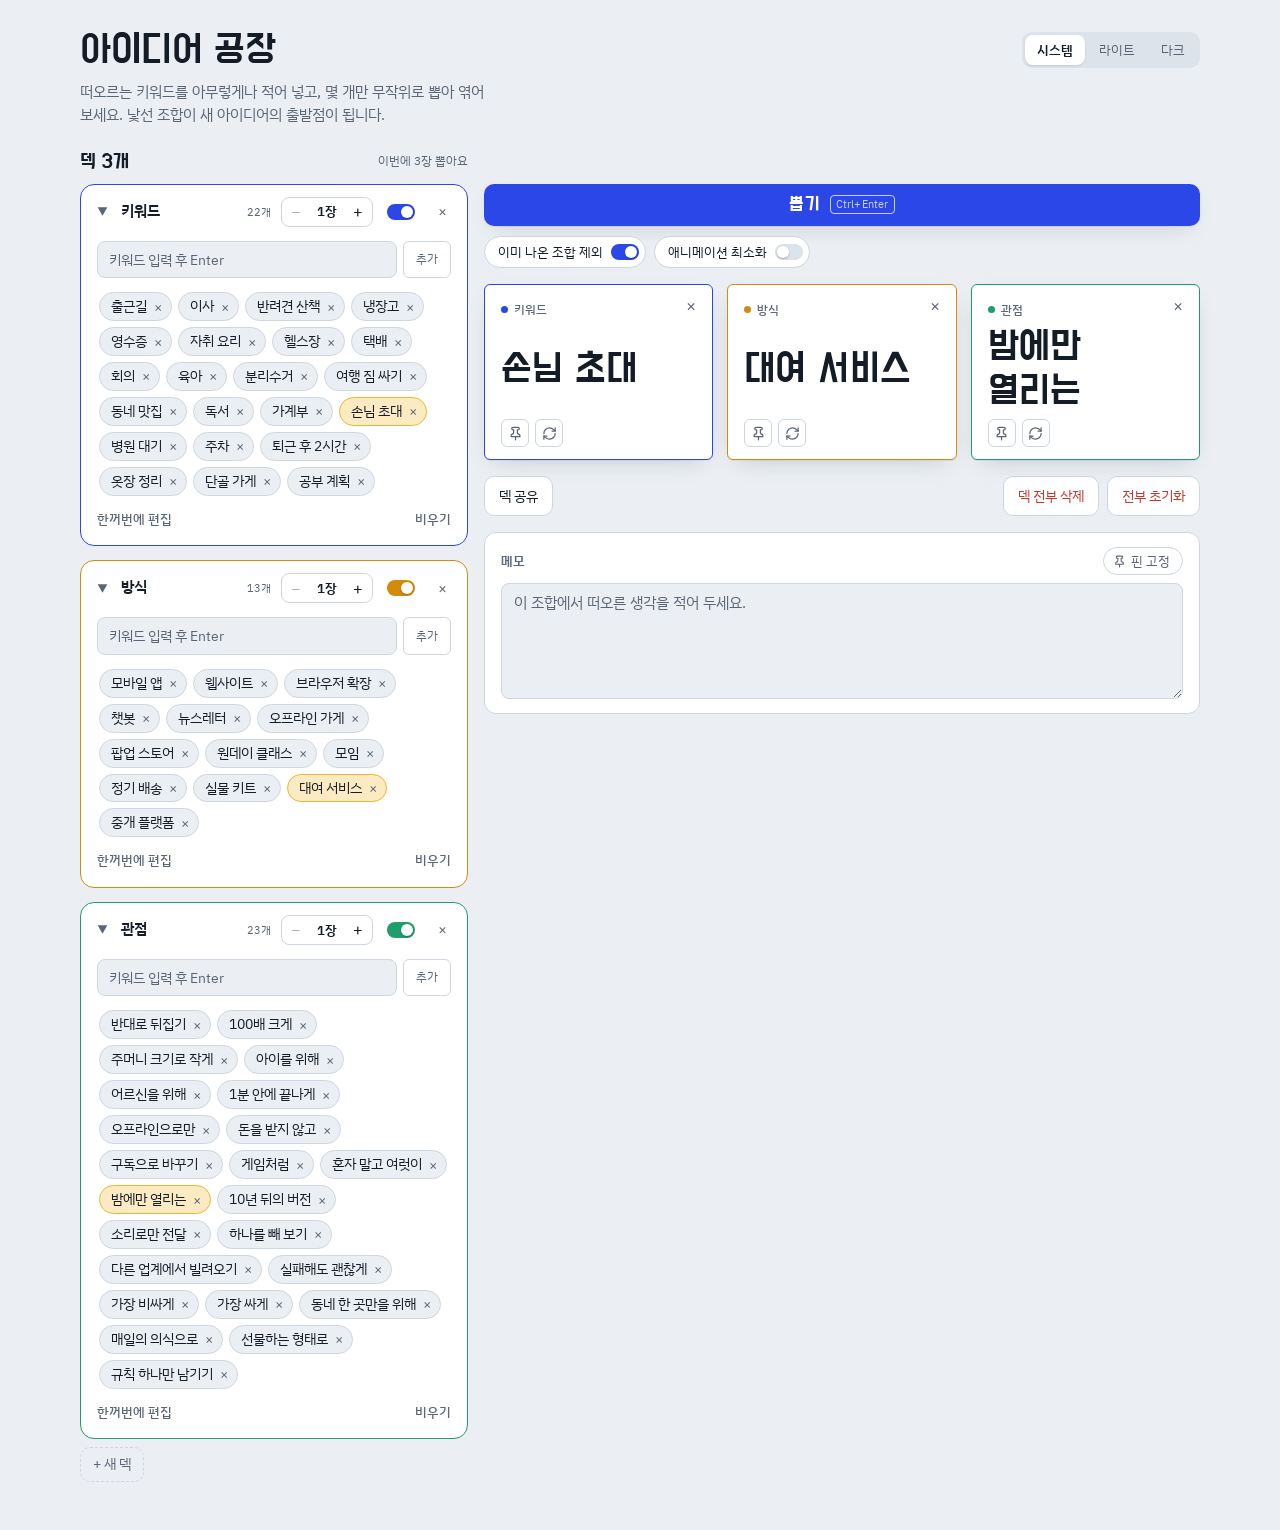
==== commit 21557f1a: "uiux 개선" ====
--- a/index.html
+++ b/index.html
@@ -47,18 +47,6 @@
         <button class="deck-add" id="deck-add" type="button">+ 새 덱</button>
         </div>
       </div>
-
-      <div class="reset-zone">
-        <button class="reset-btn" id="reset-open" type="button" aria-expanded="false" aria-controls="reset-panel">↺ 처음 상태로 초기화</button>
-        <div class="reset-panel" id="reset-panel" hidden>
-          <b>처음 상태로 되돌릴까요?</b>
-          <p class="reset-desc">저장한 덱, 뽑을 장 수·토글 설정, 지금 화면의 조합과 메모, 주소에 담긴 공유 내용이 지워져요. 지난 뽑기 기록, 테마, 애니메이션 최소화 설정은 남아요.</p>
-          <div class="reset-actions">
-            <button class="danger" id="reset-go" type="button">초기화</button>
-            <button class="ghost" id="reset-cancel" type="button">취소</button>
-          </div>
-        </div>
-      </div>
     </div>
 
     <section class="stage" aria-label="뽑기 결과">
@@ -68,29 +56,45 @@
           <button class="toggle" id="opt-unique" type="button" aria-pressed="true">이미 나온 조합 제외<span class="sw"></span></button>
           <button class="toggle" id="opt-motion" type="button" aria-pressed="false">애니메이션 최소화<span class="sw"></span></button>
         </span>
-        <button class="ghost" id="copy" type="button" disabled>결과 복사</button>
-        <button class="ghost" id="share" type="button">링크 공유</button>
+      </div>
+      <div class="slips" id="slips" aria-live="polite"></div>
+      <div class="empty-stage" id="empty-stage" hidden><b>아직 뽑은 쪽지가 없어요</b><span id="empty-hint"></span></div>
+      <!-- 쪽지 아래 버튼 줄: 왼쪽에 덱 공유, 오른쪽 끝에 위험한 두 버튼 -->
+      <div class="result-actions">
+        <button class="ghost" id="share" type="button">덱 공유</button>
+        <span class="pair">
+          <button class="ghost danger-text" id="wipe-open" type="button" aria-expanded="false" aria-controls="wipe-panel">덱 전부 삭제</button>
+          <button class="ghost danger-text" id="reset-open" type="button" aria-expanded="false" aria-controls="reset-panel">전부 초기화</button>
+        </span>
+      </div>
+      <div class="reset-panel" id="reset-panel" hidden>
+        <b>처음 상태로 되돌릴까요?</b>
+        <p class="reset-desc">저장한 덱, 뽑을 장 수·토글 설정, 지금 화면의 조합과 메모, 주소에 담긴 공유 내용이 지워져요. 지난 뽑기 기록, 테마, 애니메이션 최소화 설정은 남아요.</p>
+        <div class="reset-actions">
+          <button class="danger" id="reset-go" type="button">전부 초기화</button>
+          <button class="ghost" id="reset-cancel" type="button">취소</button>
+        </div>
+      </div>
+      <div class="reset-panel" id="wipe-panel" hidden>
+        <b>덱을 모두 지울까요?</b>
+        <p class="reset-desc">모든 덱과 키워드가 지워지고 빈 덱 두 개로 시작해요. 지금 화면의 조합은 기록으로 넘어가요. 기록과 다른 설정은 남아요.</p>
+        <div class="reset-actions">
+          <button class="danger" id="wipe-go" type="button">덱 전부 삭제</button>
+          <button class="ghost" id="wipe-cancel" type="button">취소</button>
+        </div>
       </div>
 
-      <div class="slips" id="slips" aria-live="polite"></div>
-      <div class="empty-stage" id="empty-stage" hidden><b>아직 뽑은 쪽지가 없어요</b>왼쪽에서 뽑을 덱을 켜고 ‘뽑기’를 누르세요.</div>
-
       <div class="combo" id="combo" hidden>
-        <div class="combo-q-row">
-          <p class="combo-q" id="combo-q"></p>
-          <span class="combo-actions">
-            <button class="mini-btn ico-btn" id="q-reroll" type="button" title="이것만 다시 (질문)" aria-label="질문 이것만 다시"></button>
-            <button class="star-btn" id="star" type="button" aria-pressed="false">☆ 후보로 표시</button>
-          </span>
-        </div>
         <div class="memo">
           <div class="memo-head">
             <label class="label" for="memo">메모</label>
-            <span class="memo-state" id="memo-state" aria-live="polite"></span>
+            <span class="memo-tools">
+              <span class="memo-state" id="memo-state" aria-live="polite"></span>
+              <button class="pin-btn" id="pin" type="button" aria-pressed="false">핀 고정</button>
+            </span>
           </div>
           <textarea id="memo" placeholder="이 조합에서 떠오른 생각을 적어 두세요."></textarea>
         </div>
-        <button class="save-btn" id="save-entry" type="button">기록하기</button>
       </div>
 
       <div class="history" id="history" hidden>
@@ -99,10 +103,9 @@
           <span class="history-tools">
             <span class="seg" id="filter-seg" role="group" aria-label="기록 거르기">
               <button type="button" data-filter="all" aria-pressed="true">전체</button>
-              <button type="button" data-filter="memo" aria-pressed="false">메모</button>
-              <button type="button" data-filter="star" aria-pressed="false">★ 후보</button>
+              <button type="button" data-filter="pin" aria-pressed="false">핀</button>
             </span>
-            <button class="linkbtn" id="history-clear-open" type="button" aria-expanded="false" aria-controls="history-clear-panel">기록 삭제</button>
+            <button class="linkbtn danger-link" id="history-clear-open" type="button" aria-expanded="false" aria-controls="history-clear-panel">기록 삭제</button>
           </span>
         </div>
         <div class="reset-panel" id="history-clear-panel" hidden>
--- a/style.css
+++ b/style.css
@@ -10,7 +10,6 @@
   --accent-ink: #FFFFFF;
   --mark: #F1B42F;
   --mark-soft: #FCEBC2;
-  --twist-bg: #E9EDFF;
   --danger: #C2372B;
   --danger-ink: #FFFFFF;
   /* 덱 구분 색: 저장한 덱 순서대로 */
@@ -24,7 +23,7 @@
 @media (prefers-color-scheme: dark) {
   :root:not([data-theme="light"]) {
     --paper: #0E131A; --surface: #171F2A; --ink: #E6ECF3; --muted: #93A0B2; --line: #2A3543;
-    --accent: #7E90FF; --accent-ink: #0E131A; --mark: #F3C04F; --mark-soft: #3A3018; --twist-bg: #1C2445; --chip-off: #222C39;
+    --accent: #7E90FF; --accent-ink: #0E131A; --mark: #F3C04F; --mark-soft: #3A3018; --chip-off: #222C39;
     --danger: #FF7B6E; --danger-ink: #0E131A;
     --c0: #7E90FF; --c1: #F3C04F; --c2: #4CC896; --c3: #5CC8E8; --c4: #B394FF;
     --shadow: 0 1px 0 rgba(0,0,0,.3), 0 10px 28px -12px rgba(0,0,0,.6);
@@ -33,7 +32,7 @@
 }
 :root[data-theme="dark"] {
   --paper: #0E131A; --surface: #171F2A; --ink: #E6ECF3; --muted: #93A0B2; --line: #2A3543;
-  --accent: #7E90FF; --accent-ink: #0E131A; --mark: #F3C04F; --mark-soft: #3A3018; --twist-bg: #1C2445; --chip-off: #222C39;
+  --accent: #7E90FF; --accent-ink: #0E131A; --mark: #F3C04F; --mark-soft: #3A3018; --chip-off: #222C39;
   --danger: #FF7B6E; --danger-ink: #0E131A;
     --c0: #7E90FF; --c1: #F3C04F; --c2: #4CC896; --c3: #5CC8E8; --c4: #B394FF;
   --shadow: 0 1px 0 rgba(0,0,0,.3), 0 10px 28px -12px rgba(0,0,0,.6);
@@ -63,7 +62,14 @@
 header.top p { margin: 0; color: var(--muted); max-width: 46ch; grid-column: 1 / -1; }
 
 .grid { display: grid; grid-template-columns: minmax(0, 380px) minmax(0, 1fr); gap: 24px; align-items: start; }
-@media (max-width: 820px) { .grid { grid-template-columns: minmax(0, 1fr); } .stage { order: -1; } }
+/* 좁은 화면: 결과(뽑기 줄·쪽지·버튼 줄) → 덱 → 메모 → 기록 순서. 기록은 .stage 안에 있어서 .stage를 풀어(display: contents) 따로 순서를 줌 */
+@media (max-width: 820px) {
+  .grid { grid-template-columns: minmax(0, 1fr); }
+  .grid > .stage { display: contents; }   /* 아래쪽 .stage { display: grid }보다 우선하도록 .grid를 붙임 */
+  .grid > .stage > * { order: -1; }
+  .grid > .stage > .combo { order: 1; }     /* 메모는 덱 아래, 기록 바로 위 */
+  .grid > .stage > .history { order: 2; }
+}
 
 .label { font-size: 13px; font-weight: 600; color: var(--muted); }
 /* 구역 제목 (덱, 기록): 쪽지 단어와 같은 글꼴 */
@@ -78,12 +84,6 @@
 .pools { display: grid; gap: 14px; min-width: 0; }
 .foot-right { display: flex; gap: 14px; margin-left: auto; }
 .toggle.mini { padding: 4px; border: 0; background: none; }
-.reset-zone { display: grid; gap: 8px; }
-.reset-btn {
-  height: 40px; border-radius: 10px; cursor: pointer; font-size: 13.5px; font-weight: 600;
-  border: 1px solid var(--danger); background: var(--surface); color: var(--danger);
-}
-.reset-btn:hover, .reset-btn[aria-expanded="true"] { background: var(--danger); color: var(--danger-ink); }
 .reset-panel { width: 100%; background: var(--surface); border: 1px solid var(--danger); border-radius: 12px; padding: 14px 16px; display: grid; gap: 10px; }
 .reset-panel b { font-weight: 600; }
 .reset-desc { margin: 0; color: var(--muted); font-size: 13px; }
@@ -164,31 +164,42 @@
 .linkbtn { background: none; border: 0; padding: 3px 6px; margin: -3px -6px; border-radius: 6px; color: var(--muted); font-size: 12.5px; font-weight: 500; cursor: pointer; }
 .linkbtn:hover:not(:disabled) { color: var(--ink); background: var(--chip-off); }
 .linkbtn:disabled { opacity: .4; cursor: default; }
+/* 위험한 글자 버튼 (기록 삭제): 빨간 글씨 */
+.linkbtn.danger-link { color: var(--danger); font-weight: 600; }
+.linkbtn.danger-link:hover, .linkbtn.danger-link[aria-expanded="true"] { color: var(--danger); background: var(--chip-off); }
 
 /* ── 판 (결과) ── */
 .stage { display: grid; gap: 16px; min-width: 0; }
-/* 뽑기 줄: [뽑기(남는 폭)] [결과 복사] [링크 공유] / 다음 줄에 [이미 나온 조합 제외] [애니메이션 최소화] */
-.controls { display: grid; grid-template-columns: minmax(0, 1fr) auto auto; align-items: center; gap: 10px 8px; }
-.controls:has(#share[hidden]) { grid-template-columns: minmax(0, 1fr) auto; }   /* Artifact 안: 링크 공유가 없으면 빈칸 없이 */
-.controls .opts { grid-row: 2; grid-column: 1 / -1; justify-self: start; }
+/* 뽑기 줄: [뽑기(한 줄 전체)] / 다음 줄에 토글 두 개 */
+.controls { display: grid; gap: 10px; }
 .controls .draw { justify-content: center; }
+/* 쪽지 아래 버튼 줄: [덱 공유] ……… [덱 전부 삭제][전부 초기화]. 좁으면 덱 공유가 한 줄 전체, 위험한 두 버튼이 다음 줄 반반 폭 */
+.result-actions { display: flex; flex-wrap: wrap; justify-content: space-between; gap: 8px; }
+.result-actions .pair { display: flex; gap: 8px; }
+@media (max-width: 600px), (min-width: 821px) and (max-width: 1000px) {
+  .result-actions > #share, .result-actions .pair { flex: 1 1 100%; }
+  .result-actions .pair > button { flex: 1; }
+}
+/* 초기화·덱 전부 삭제: 다른 버튼과 같은 모양에 글자만 빨강 */
+.ghost.danger-text { color: var(--danger); }
+.ghost.danger-text:hover, .ghost.danger-text[aria-expanded="true"] { border-color: var(--danger); }
 /* 휴대폰: 단축키 표시 숨김 */
 @media (max-width: 560px) { .draw kbd { display: none; } }
 /* 넓은 화면: 뽑기 줄 위쪽 끝을 첫 덱 카드 위쪽 끝에 맞춤 (왼쪽 '덱 N개' 줄 높이 + 간격만큼 내림) */
 @media (min-width: 821px) { .stage { padding-top: 33px; } }
-/* 뽑기 버튼 (기록하기도 모양을 같이 쓰되 아래에서 테두리 버튼으로 낮춤) */
-.draw, .save-btn {
-  border-radius: 12px; cursor: pointer;
+/* 뽑기 버튼 */
+.draw {
+  border-radius: 10px; cursor: pointer;
   background: var(--accent); color: var(--accent-ink);
   font-family: var(--f-display); letter-spacing: .01em; box-shadow: var(--shadow);
   transition: transform .12s;
 }
 @media (hover: hover) {
-  .draw:hover:not(:disabled), .save-btn:hover { transform: translateY(-1px); }
-}
-.draw:active:not(:disabled), .save-btn:active { transform: translateY(1px); }
+  .draw:hover:not(:disabled) { transform: translateY(-1px); }
+}
+.draw:active:not(:disabled) { transform: translateY(1px); }
 .draw {
-  height: 50px; padding: 0 26px; border: 0; font-size: 21px;
+  height: 42px; padding: 0 22px; border: 0; font-size: 19px;
   display: inline-flex; align-items: center; gap: 10px;
 }
 .draw:disabled { opacity: .45; cursor: default; }
@@ -228,7 +239,7 @@
 .slip .src::before { content: ""; width: 7px; height: 7px; border-radius: 50%; background: var(--dot, var(--accent)); flex: none; }
 .slip .word {
   font-family: var(--f-display); font-size: clamp(30px, 3.4vw, 40px); line-height: 1.1;
-  align-self: center; overflow-wrap: anywhere; text-wrap: balance;
+  align-self: center; overflow-wrap: anywhere; text-wrap: balance; word-break: keep-all;
 }
 .slip.spinning .word { color: var(--muted); filter: blur(.4px); }
 .slip .acts { display: flex; gap: 6px; flex-wrap: wrap; }
@@ -246,21 +257,22 @@
 .empty-stage b { display: block; font-family: var(--f-display); font-weight: 400; font-size: 24px; color: var(--ink); margin-bottom: 4px; }
 
 .combo { background: var(--surface); border: 1px solid var(--line); border-radius: 12px; padding: 14px 16px; display: grid; gap: 8px; }
-.star-btn { border: 1px solid var(--line); background: none; border-radius: 999px; padding: 3px 12px; font-size: 13px; cursor: pointer; color: var(--muted); }
-.star-btn:hover { border-color: var(--muted); color: var(--ink); }
-.star-btn[aria-pressed="true"] { background: var(--mark-soft); border-color: var(--mark); color: var(--ink); }
-.save-btn { height: 42px; margin-top: 4px; border: 1.5px solid var(--accent); border-radius: 10px; font-size: 17px; background: var(--surface); color: var(--accent); box-shadow: none; }
-.save-btn.saved { background: var(--twist-bg); color: var(--accent); box-shadow: none; }
-.combo-q-row { display: flex; align-items: flex-start; justify-content: space-between; gap: 8px 12px; flex-wrap: wrap; }
-.combo-actions { display: flex; align-items: center; gap: 6px; flex: none; }
-.combo-q { font-size: 16px; font-weight: 500; margin: 0; text-wrap: balance; min-width: 0; }
+/* 핀 고정 (이번 조합·기록 목록). 눌리면 마리골드에 아이콘 속을 채움 */
+.pin-btn { display: inline-flex; align-items: center; gap: 5px; border: 1px solid var(--line); background: none; border-radius: 999px; padding: 3px 12px 3px 9px; font-size: 13px; cursor: pointer; color: var(--muted); }
+.pin-btn .ico { width: 13px; height: 13px; }
+.pin-btn:hover { border-color: var(--muted); color: var(--ink); }
+.pin-btn[aria-pressed="true"] { background: var(--mark-soft); border-color: var(--mark); color: var(--ink); }
+.pin-btn[aria-pressed="true"] .ico, .history .h-pin[aria-pressed="true"] .ico { fill: currentColor; }
 .mini-btn { flex: none; border: 1px solid var(--line); background: none; border-radius: 6px; padding: 2px 9px; font-size: 12px; cursor: pointer; color: var(--muted); }
 .mini-btn:hover { color: var(--ink); border-color: var(--muted); }
 
 /* 메모 */
-.memo { display: grid; gap: 6px; border-top: 1px dashed var(--line); padding-top: 12px; margin-top: 4px; }
-.memo-head { display: flex; justify-content: space-between; align-items: baseline; gap: 8px; }
+.memo { display: grid; gap: 8px; }
+/* 메모 머리줄: [메모] ……… [저장됨 · 시각] [핀 고정] */
+.memo-head { display: flex; justify-content: space-between; align-items: center; gap: 8px; }
+.memo-tools { display: flex; align-items: center; gap: 10px; }
 .memo-state { font-size: 12px; font-variant-numeric: tabular-nums; color: var(--muted); }
+textarea#memo::placeholder { color: var(--muted); }
 textarea#memo {
   --lh: 26px;
   width: 100%; min-height: calc(var(--lh) * 4 + 12px); resize: vertical;
@@ -268,13 +280,12 @@
   line-height: var(--lh); font-size: 14.5px;
   background-color: var(--paper);
 }
-textarea#memo::placeholder { color: var(--muted); }
 
 .history { display: grid; gap: 8px; }
 .history-head { display: flex; justify-content: space-between; align-items: center; flex-wrap: wrap; gap: 8px 14px; }
 .history-tools { display: flex; align-items: center; gap: 14px; flex-wrap: wrap; }
 .history ol { list-style: none; margin: 0; padding: 0; display: grid; }
-.history li { display: grid; grid-template-columns: minmax(0, 1fr) auto; align-items: center; border-top: 1px solid var(--line); }
+.history li { display: grid; grid-template-columns: minmax(0, 1fr) auto auto; align-items: center; border-top: 1px solid var(--line); }
 .history .h-open {
   width: 100%; text-align: left; background: none; border: 0;
   padding: 9px 2px; cursor: pointer; font-size: 13.5px; min-width: 0;
@@ -285,9 +296,21 @@
 .history .words, .history .memo-preview { min-width: 0; overflow: hidden; text-overflow: ellipsis; white-space: nowrap; }
 .history .memo-preview { grid-column: 2; color: var(--muted); font-size: 12.5px; }
 .history .memo-preview::before { content: "✎ "; color: var(--mark); }
-.history .h-star { background: none; border: 0; cursor: pointer; font-size: 18px; line-height: 1; padding: 6px 8px; color: var(--muted); }
-.history .h-star:hover { color: var(--ink); }
-.history .h-star[aria-pressed="true"] { color: var(--mark); }
+.history .h-pin, .history .h-memo { background: none; border: 0; cursor: pointer; line-height: 0; padding: 8px; border-radius: 6px; color: var(--muted); }
+.history .h-pin .ico, .history .h-memo .ico { width: 16px; height: 16px; }
+.history .h-pin:hover, .history .h-memo:hover, .history .h-memo[aria-expanded="true"] { color: var(--ink); background: var(--chip-off); }
+/* 기록 줄 아래 메모 칸 (뒤늦게 메모 남기기) */
+.history .h-memo-edit {
+  grid-column: 1 / -1; margin: 0 0 10px; width: 100%; resize: vertical; min-height: 60px;
+  border: 1px solid var(--line); border-radius: 8px; padding: 6px 10px; font-size: 14px; line-height: 1.6;
+  background: var(--paper);
+}
+.history .h-memo-edit::placeholder { color: var(--muted); }
+.history li.pinned .h-memo-edit { margin-inline: 8px; width: calc(100% - 16px); background: var(--surface); }
+.history .h-pin[aria-pressed="true"] { color: var(--mark); }
+/* 핀 고정한 기록(맨 위)은 연한 마리골드 바탕 */
+.history li.pinned { background: var(--mark-soft); border-top-color: transparent; border-radius: 8px; margin-bottom: 2px; }
+.history li.pinned .h-open { padding-left: 8px; }
 .history-empty { color: var(--muted); font-size: 13px; padding: 9px 2px; }
 .history .h-more { padding: 10px 2px; justify-self: start; }
 
@@ -309,4 +332,4 @@
 
 /* 애니메이션 최소화 (뽑기 줄의 스위치, 기본은 OS 설정을 따름) */
 :root[data-motion="reduce"] *, :root[data-motion="reduce"] ::before, :root[data-motion="reduce"] ::after { animation: none !important; transition: none !important; }
-:root[data-motion="reduce"] .draw, :root[data-motion="reduce"] .save-btn { transform: none !important; }
+:root[data-motion="reduce"] .draw { transform: none !important; }
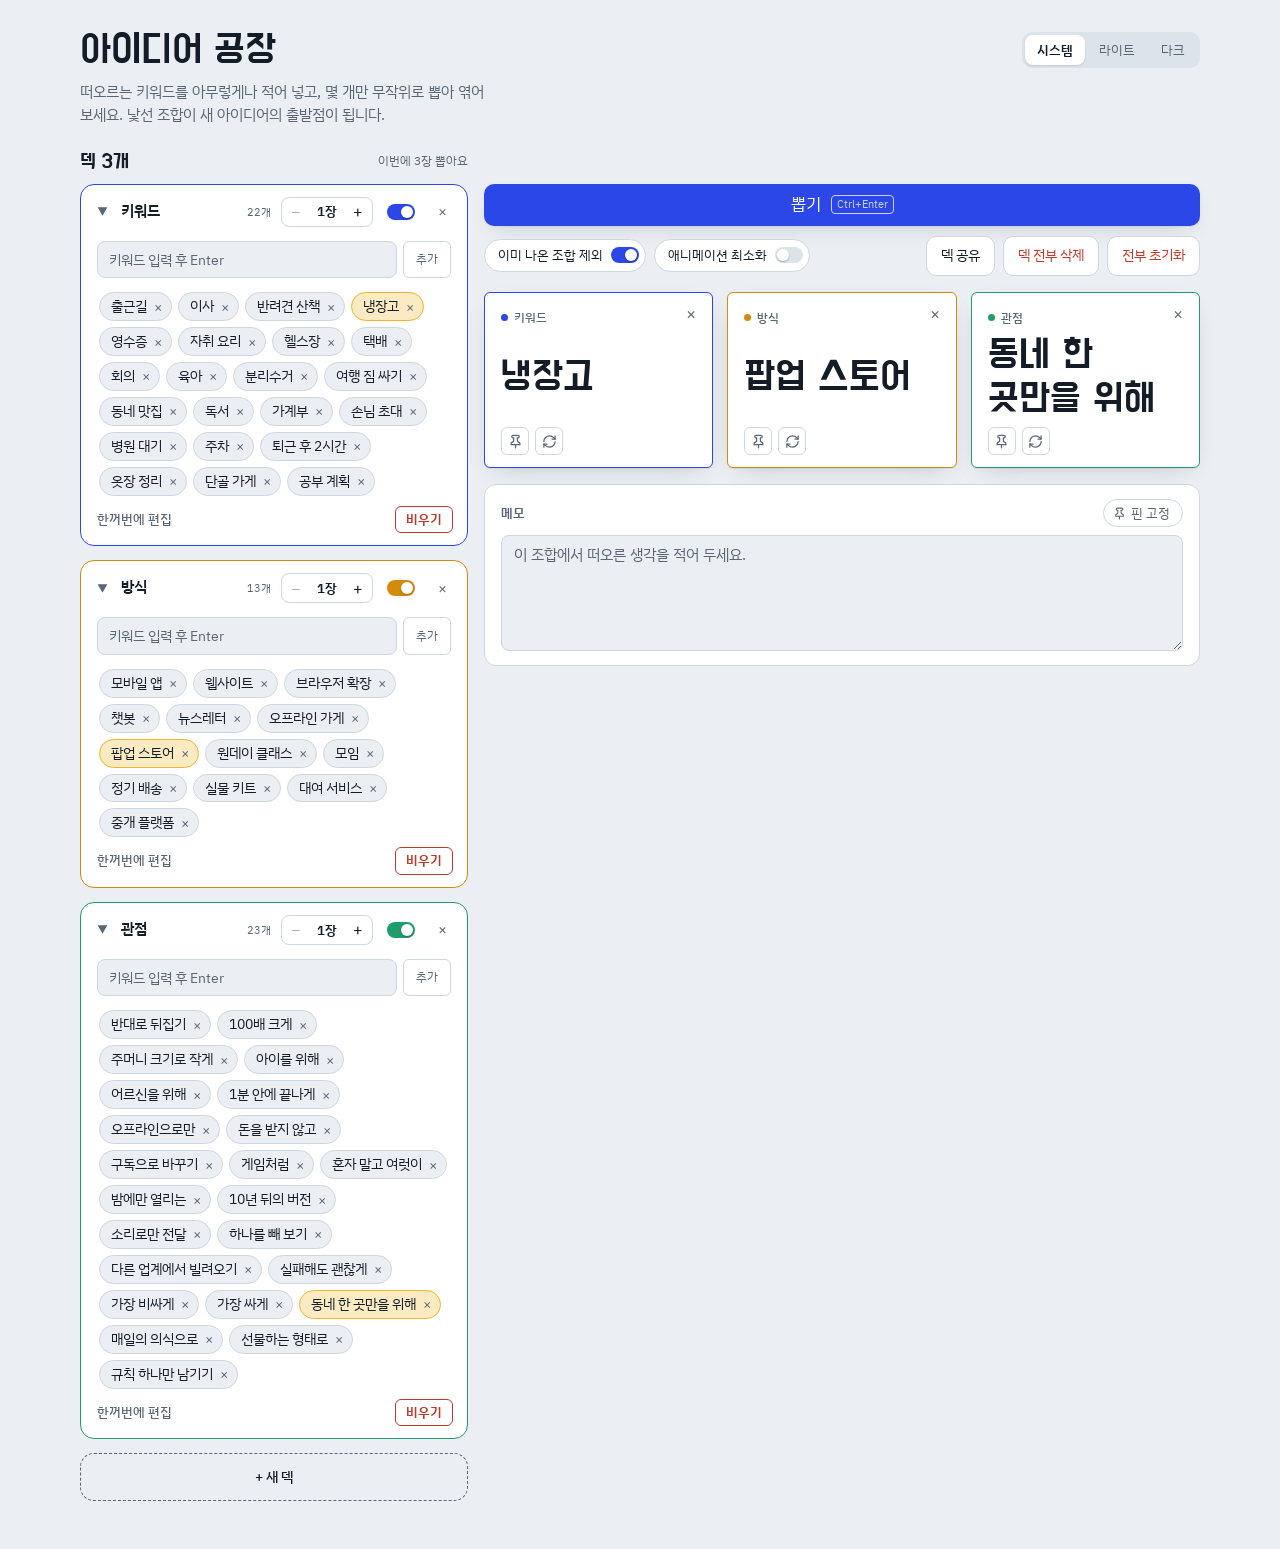
==== commit acbbd398: "빈 쪽지·장 수 정리, 두 번 누르기 확인 버그, 좁은 화면 Tab 순서 - 아직 뽑지 않았을 때 빈 쪽지(?)를 깔아 둠. 장 수는 decks.js의 want() 하나로만 셈  " ====
--- a/index.html
+++ b/index.html
@@ -4,6 +4,7 @@
 <meta charset="utf-8">
 <meta name="viewport" content="width=device-width, initial-scale=1, viewport-fit=cover">
 <title>아이디어 공장</title>
+<link rel="icon" href="favicon.svg" type="image/svg+xml">
 <link rel="preconnect" href="https://fonts.googleapis.com">
 <link rel="preconnect" href="https://fonts.gstatic.com" crossorigin>
 <link rel="stylesheet" href="https://fonts.googleapis.com/css2?family=Do+Hyeon&family=IBM+Plex+Sans+KR:wght@400;500;600&display=swap">
@@ -52,20 +53,20 @@
     <section class="stage" aria-label="뽑기 결과">
       <div class="controls">
         <button class="draw" id="draw" type="button">뽑기 <kbd id="draw-key">Cmd+Enter</kbd></button>
-        <span class="opts">
+        <div class="ctrl-row">
+          <span class="opts">
           <button class="toggle" id="opt-unique" type="button" aria-pressed="true">이미 나온 조합 제외<span class="sw"></span></button>
           <button class="toggle" id="opt-motion" type="button" aria-pressed="false">애니메이션 최소화<span class="sw"></span></button>
-        </span>
-      </div>
-      <div class="slips" id="slips" aria-live="polite"></div>
-      <div class="empty-stage" id="empty-stage" hidden><b>아직 뽑은 쪽지가 없어요</b><span id="empty-hint"></span></div>
-      <!-- 쪽지 아래 버튼 줄: 왼쪽에 덱 공유, 오른쪽 끝에 위험한 두 버튼 -->
-      <div class="result-actions">
-        <button class="ghost" id="share" type="button">덱 공유</button>
-        <span class="pair">
-          <button class="ghost danger-text" id="wipe-open" type="button" aria-expanded="false" aria-controls="wipe-panel">덱 전부 삭제</button>
-          <button class="ghost danger-text" id="reset-open" type="button" aria-expanded="false" aria-controls="reset-panel">전부 초기화</button>
-        </span>
+          </span>
+          <!-- 토글 오른쪽 버튼 줄: 덱 공유, 위험한 두 버튼 -->
+          <div class="result-actions">
+            <button class="ghost" id="share" type="button">덱 공유</button>
+            <span class="pair">
+              <button class="ghost danger-text" id="wipe-open" type="button" aria-expanded="false" aria-controls="wipe-panel">덱 전부 삭제</button>
+              <button class="ghost danger-text" id="reset-open" type="button" aria-expanded="false" aria-controls="reset-panel">전부 초기화</button>
+            </span>
+          </div>
+        </div>
       </div>
       <div class="reset-panel" id="reset-panel" hidden>
         <b>처음 상태로 되돌릴까요?</b>
@@ -77,12 +78,14 @@
       </div>
       <div class="reset-panel" id="wipe-panel" hidden>
         <b>덱을 모두 지울까요?</b>
-        <p class="reset-desc">모든 덱과 키워드가 지워지고 빈 덱 두 개로 시작해요. 지금 화면의 조합은 기록으로 넘어가요. 기록과 다른 설정은 남아요.</p>
+        <p class="reset-desc">모든 덱과 키워드가 지워지고 빈 덱 하나로 시작해요. 지금 화면의 조합은 기록으로 넘어가요. 기록과 다른 설정은 남아요.</p>
         <div class="reset-actions">
           <button class="danger" id="wipe-go" type="button">덱 전부 삭제</button>
           <button class="ghost" id="wipe-cancel" type="button">취소</button>
         </div>
       </div>
+      <div class="slips" id="slips" aria-live="polite"></div>
+      <div class="empty-stage" id="empty-stage" hidden><b>아직 뽑은 쪽지가 없어요</b><span id="empty-hint"></span></div>
 
       <div class="combo" id="combo" hidden>
         <div class="memo">
--- a/style.css
+++ b/style.css
@@ -66,9 +66,15 @@
 @media (max-width: 820px) {
   .grid { grid-template-columns: minmax(0, 1fr); }
   .grid > .stage { display: contents; }   /* 아래쪽 .stage { display: grid }보다 우선하도록 .grid를 붙임 */
-  .grid > .stage > * { order: -1; }
-  .grid > .stage > .combo { order: 1; }     /* 메모는 덱 아래, 기록 바로 위 */
-  .grid > .stage > .history { order: 2; }
+  /* 쪽지 → 뽑기 → 덱 공유 → 삭제·초기화(확인 창 포함) → 토글 → 덱 → 메모 → 기록. 뽑기 줄(.controls, .ctrl-row)도 풀어서 뽑기와 토글 사이에 버튼 줄을 끼움.
+     main.js(placeFlow)가 DOM도 이 순서로 옮겨 Tab 순서를 맞춤. order는 옮기기 전 첫 화면용이라, 옮기기 전·후 어디 있든 맞도록 위치가 아닌 요소로 고름 */
+  .grid > .stage > .controls, .grid > .stage > .controls > .ctrl-row { display: contents; }
+  .grid .slips, .grid .empty-stage { order: -6; }
+  .grid .draw { order: -5; }
+  .grid .result-actions, #reset-panel, #wipe-panel { order: -4; margin-top: -14px; }   /* .grid 간격 24px → 10px */
+  .grid .opts { order: -3; margin-top: -14px; }
+  .grid .combo { order: 1; }     /* 메모는 덱 아래, 기록 바로 위 */
+  .grid .history { order: 2; }
 }
 
 .label { font-size: 13px; font-weight: 600; color: var(--muted); }
@@ -154,8 +160,9 @@
 .deck-step button:hover:not(:disabled) { background: var(--paper); }
 .deck-step button:disabled { opacity: .35; cursor: default; }
 .deck-step b { min-width: 2.6em; text-align: center; font-size: 13px; font-weight: 600; font-variant-numeric: tabular-nums; }
-.deck-add { justify-self: start; border: 1px dashed var(--line); background: none; color: var(--muted); border-radius: 10px; padding: 6px 12px; font-size: 13.5px; cursor: pointer; }
-.deck-add:hover { color: var(--ink); border-color: var(--muted); }
+/* + 새 덱: 덱 카드와 같은 폭의 점선 칸 ("덱이 하나 더 들어갈 자리") */
+.deck-add { justify-self: stretch; margin-top: 6px; border: 1.5px dashed var(--muted); background: none; color: var(--ink); border-radius: 14px; padding: 12px; font-size: 14px; font-weight: 500; cursor: pointer; }
+.deck-add:hover { color: var(--accent); border-color: var(--accent); background: var(--surface); }
 
 .chip.off { background: var(--chip-off); color: var(--muted); text-decoration: line-through; opacity: .7; }
 .chip.hit { background: var(--mark-soft); border-color: var(--mark); }
@@ -170,13 +177,13 @@
 
 /* ── 판 (결과) ── */
 .stage { display: grid; gap: 16px; min-width: 0; }
-/* 뽑기 줄: [뽑기(한 줄 전체)] / 다음 줄에 토글 두 개 */
+/* 뽑기 줄: [뽑기(한 줄 전체)] / 다음 줄에 [토글 두 개] ……… [덱 공유][덱 전부 삭제][전부 초기화]. 다 안 들어가면 버튼 셋이 다음 줄로 */
 .controls { display: grid; gap: 10px; }
-.controls .draw { justify-content: center; }
-/* 쪽지 아래 버튼 줄: [덱 공유] ……… [덱 전부 삭제][전부 초기화]. 좁으면 덱 공유가 한 줄 전체, 위험한 두 버튼이 다음 줄 반반 폭 */
+.ctrl-row { display: flex; flex-wrap: wrap; justify-content: space-between; align-items: center; gap: 8px 16px; }
+/* 버튼 줄. 휴대폰(820px 이하)에선 뽑기 아래: 덱 공유가 한 줄 전체, 위험한 두 버튼이 다음 줄 반반 폭 (그 아래 토글 두 개도 같은 반반 폭·높이) */
 .result-actions { display: flex; flex-wrap: wrap; justify-content: space-between; gap: 8px; }
 .result-actions .pair { display: flex; gap: 8px; }
-@media (max-width: 600px), (min-width: 821px) and (max-width: 1000px) {
+@media (max-width: 820px) {
   .result-actions > #share, .result-actions .pair { flex: 1 1 100%; }
   .result-actions .pair > button { flex: 1; }
 }
@@ -191,7 +198,7 @@
 .draw {
   border-radius: 10px; cursor: pointer;
   background: var(--accent); color: var(--accent-ink);
-  font-family: var(--f-display); letter-spacing: .01em; box-shadow: var(--shadow);
+  font-family: var(--f-body); font-weight: 400; box-shadow: var(--shadow);   /* Do Hyeon은 굵게만 보여서 사용자가 본문 글꼴 보통 굵기로 바꿈 */
   transition: transform .12s;
 }
 @media (hover: hover) {
@@ -199,8 +206,8 @@
 }
 .draw:active:not(:disabled) { transform: translateY(1px); }
 .draw {
-  height: 42px; padding: 0 22px; border: 0; font-size: 19px;
-  display: inline-flex; align-items: center; gap: 10px;
+  height: 42px; padding: 0 22px; border: 0; font-size: 17px;
+  display: inline-flex; align-items: center; justify-content: center; gap: 10px;
 }
 .draw:disabled { opacity: .45; cursor: default; }
 .draw kbd { font-family: var(--f-body); font-size: 11px; font-variant-numeric: tabular-nums; opacity: .75; border: 1px solid currentColor; border-radius: 4px; padding: 0 5px; }
@@ -218,8 +225,13 @@
 .toggle[aria-pressed="true"] .sw { background: var(--accent); }
 .toggle[aria-pressed="true"] .sw::after { left: 14px; }
 .toggle small { color: var(--muted); font-size: 12px; }
-.controls .opts { display: flex; flex-wrap: wrap; gap: 8px; }
+.opts { display: flex; flex-wrap: wrap; gap: 8px; }
 #opt-unique, #opt-motion { padding: 5px 6px 5px 13px; }   /* 글자 왼쪽, 스위치 오른쪽 (덱 카드 스위치와 같은 순서) */
+/* 휴대폰: 토글 두 개를 위 버튼(덱 전부 삭제·전부 초기화)과 같은 반반 폭·높이·모서리로. 글자 왼쪽, 스위치 오른쪽 끝 */
+@media (max-width: 820px) {
+  .opts { display: grid; grid-template-columns: 1fr 1fr; gap: 8px; }
+  #opt-unique, #opt-motion { min-height: 40px; min-width: 0; padding: 4px 12px 4px 14px; border-radius: 10px; justify-content: space-between; font-size: 13.5px; line-height: 1.25; text-align: left; word-break: keep-all; }   /* 아주 좁으면(360px 미만) 글자가 두 줄로 */
+}
 
 .slips { display: grid; grid-template-columns: repeat(auto-fill, minmax(180px, 1fr)); gap: 14px; }
 .slip {
@@ -242,7 +254,7 @@
   align-self: center; overflow-wrap: anywhere; text-wrap: balance; word-break: keep-all;
 }
 .slip.spinning .word { color: var(--muted); filter: blur(.4px); }
-.slip .acts { display: flex; gap: 6px; flex-wrap: wrap; }
+.slip .acts { display: flex; gap: 6px; flex-wrap: wrap; min-height: 28px; }   /* 빈 쪽지(버튼 없음)도 진짜 쪽지와 같은 높이 */
 .slip .acts button { border: 1px solid var(--line); background: none; border-radius: 6px; padding: 2px 9px; font-size: 12px; cursor: pointer; color: var(--muted); }
 .slip .acts button:hover { color: var(--ink); border-color: var(--muted); }
 .slip.locked .acts .lock { background: var(--mark); border-color: var(--mark); color: #141C27; }
@@ -253,6 +265,12 @@
 .slip.landed { animation: land .35s cubic-bezier(.2,.9,.3,1.3); }
 @keyframes land { from { transform: translateY(-6px) scale(.97); } }
 
+/* 아직 안 뽑았을 때 깔아 두는 빈 쪽지 */
+.slip.slip-ph { border-style: dashed; background: none; box-shadow: none; }
+.slip.slip-ph .word { color: var(--line); }
+/* 덱 비우기: 빨간 글씨에 테두리까지 */
+.linkbtn.clear-btn { border: 1px solid currentColor; margin: -4px -2px; padding: 3px 10px; }
+.linkbtn.clear-btn.armed, .linkbtn.clear-btn.armed:hover { background: var(--danger); border-color: var(--danger); color: var(--danger-ink); }
 .empty-stage { border: 1.5px dashed var(--line); border-radius: 12px; padding: 36px 20px; text-align: center; color: var(--muted); }
 .empty-stage b { display: block; font-family: var(--f-display); font-weight: 400; font-size: 24px; color: var(--ink); margin-bottom: 4px; }
 
@@ -322,6 +340,7 @@
   .chip-x { padding: 7px 12px 7px 6px; }
   .slip .acts button, .mini-btn { padding: 6px 12px; }
   .slip .acts .ico-btn, .mini-btn.ico-btn { width: 36px; height: 36px; padding: 0; }
+  .slip .acts { min-height: 36px; }
   .slip-x, .deck-del { min-width: 36px; height: 36px; }
   .deck-step button { width: 36px; height: 36px; }
   .deck-fold { width: 32px; height: 32px; }
